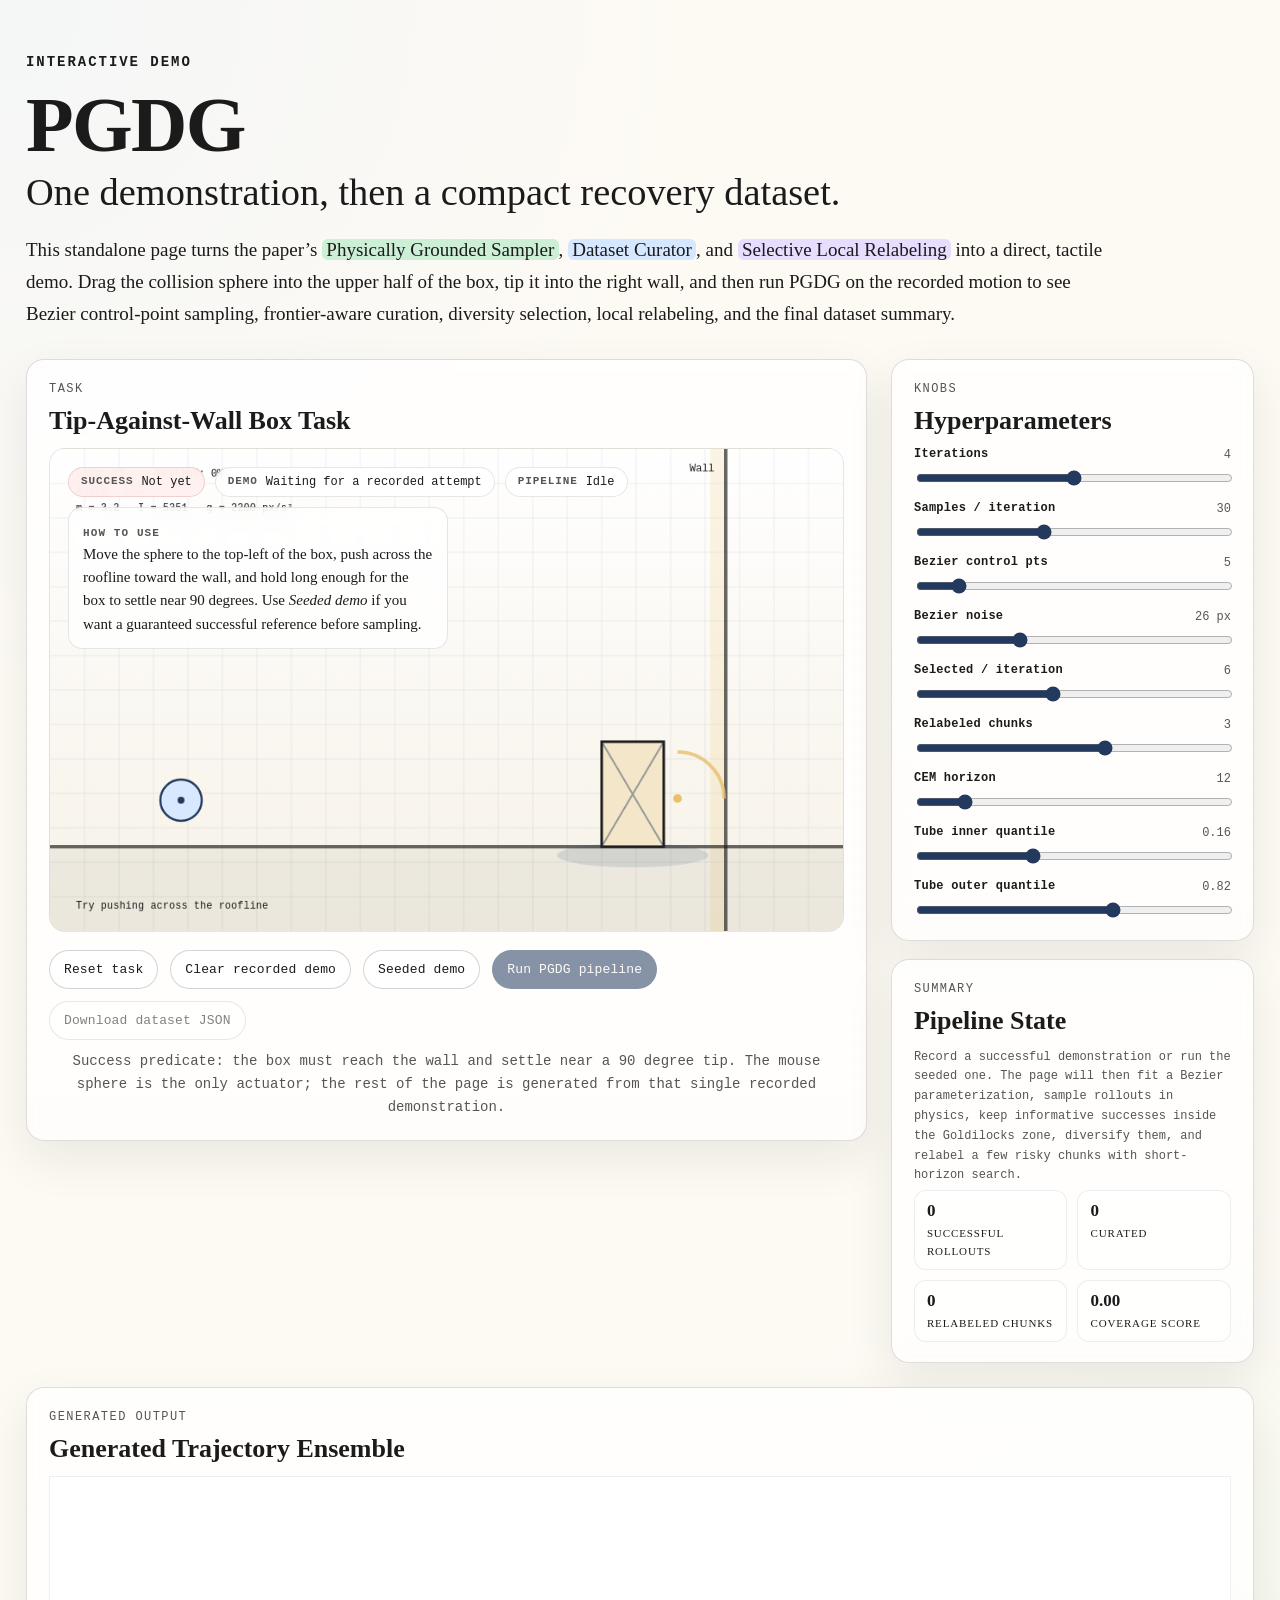
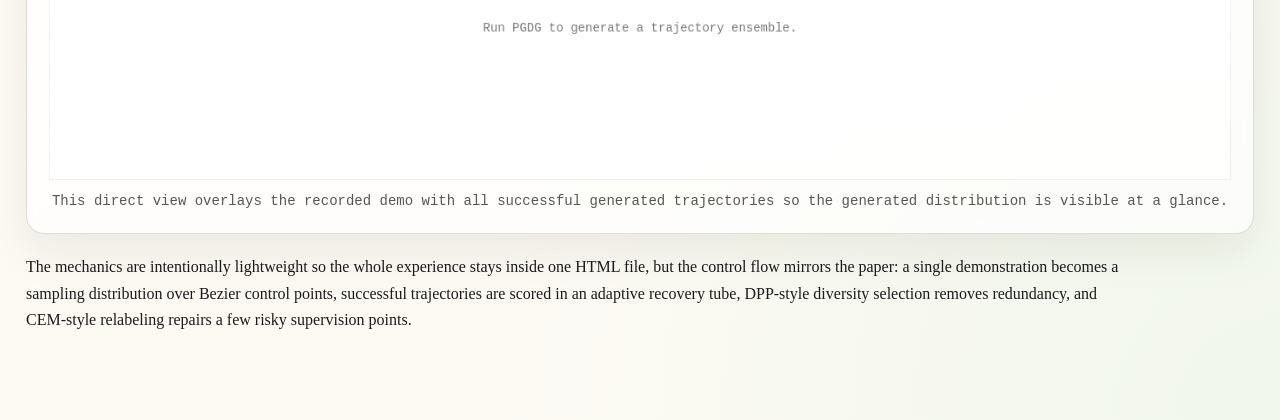
==== pgdg-demo.html @ 38dd91cd "updated interactive demo" ====
<!DOCTYPE html>
<html lang="en">
<head>
  <meta charset="UTF-8">
  <meta name="viewport" content="width=device-width, initial-scale=1.0">
  <title>PGDG Interactive Demo</title>
  <script>
    if (new URLSearchParams(window.location.search).get("embed") === "1") {
      document.documentElement.classList.add("embed-mode");
    }
  </script>
  <style>
    :root {
      --bg: #fdfaf4;
      --ink: #1b1b1b;
      --muted: #555;
      --line: rgba(27, 27, 27, 0.16);
      --panel: rgba(255, 255, 255, 0.66);
      --panel-strong: rgba(255, 255, 255, 0.84);
      --sampler: #ccefd6;
      --curator: #d6e8ff;
      --relabel: #e9ddff;
      --success: #2b7a4b;
      --danger: #a53d2d;
      --accent: #23395d;
      --gold: #e8c06b;
      --shadow: 0 18px 48px rgba(31, 25, 14, 0.08);
    }

    * {
      box-sizing: border-box;
    }

    html {
      scroll-behavior: smooth;
    }

    body {
      margin: 0;
      background: radial-gradient(circle at top left, rgba(214, 232, 255, 0.22), transparent 28%),
        radial-gradient(circle at bottom right, rgba(204, 239, 214, 0.24), transparent 34%),
        var(--bg);
      color: var(--ink);
      font-family: "Playfair Display", Georgia, "Times New Roman", serif;
      padding: 52px 26px 72px;
    }

    .embed-mode body {
      padding: 20px 14px 28px;
    }

    button,
    input,
    textarea,
    pre {
      font-family: "Roboto Mono", "SFMono-Regular", Consolas, "Liberation Mono", monospace;
    }

    .page {
      max-width: 1420px;
      margin: 0 auto;
    }

    .embed-mode .page {
      max-width: none;
    }

    .hero {
      margin-bottom: 28px;
    }

    .embed-mode .hero {
      margin-bottom: 18px;
    }

    .hero h1 {
      margin: 0 0 8px;
      font-size: clamp(48px, 6.4vw, 78px);
      line-height: 0.96;
      letter-spacing: -1.6px;
    }

    .embed-mode .hero h1 {
      font-size: clamp(34px, 5vw, 56px);
    }

    .hero .subhero {
      font-size: clamp(24px, 3vw, 40px);
      line-height: 1.12;
      max-width: 1120px;
      margin-bottom: 20px;
    }

    .embed-mode .hero .subhero {
      font-size: clamp(18px, 2.6vw, 28px);
      margin-bottom: 14px;
    }

    .hero .intro {
      max-width: 1080px;
      font-size: 19px;
      line-height: 1.7;
      margin: 0;
    }

    .embed-mode .hero .intro {
      max-width: none;
      font-size: 17px;
    }

    .tagline {
      display: inline-block;
      margin: 0 0 18px;
      font-family: "Roboto Mono", "SFMono-Regular", Consolas, monospace;
      font-size: 14px;
      font-weight: 700;
      letter-spacing: 0.14em;
      text-transform: uppercase;
    }

    .term-sampler,
    .term-curator,
    .term-relabel {
      border-radius: 0.3em;
      padding: 0 0.22em;
      color: var(--ink);
    }

    .term-sampler {
      background: var(--sampler);
    }

    .term-curator {
      background: var(--curator);
    }

    .term-relabel {
      background: var(--relabel);
    }

    .layout {
      display: grid;
      grid-template-columns: minmax(0, 2.2fr) minmax(320px, 0.95fr);
      gap: 24px;
      align-items: start;
    }

    .card {
      border: 1.5px solid rgba(27, 27, 27, 0.14);
      border-radius: 18px;
      background: linear-gradient(180deg, var(--panel-strong), var(--panel));
      box-shadow: var(--shadow);
      backdrop-filter: blur(8px);
    }

    .card-body {
      padding: 22px 22px 20px;
    }

    .card-title {
      margin: 0 0 12px;
      font-size: 26px;
      line-height: 1.15;
    }

    .card-kicker {
      margin: 0 0 10px;
      font-family: "Roboto Mono", "SFMono-Regular", Consolas, monospace;
      font-size: 12px;
      letter-spacing: 0.12em;
      text-transform: uppercase;
      color: var(--muted);
    }

    .playground {
      overflow: hidden;
    }

    .sim-frame {
      position: relative;
      border-radius: 16px;
      overflow: hidden;
      border: 1.5px solid rgba(27, 27, 27, 0.11);
      background: linear-gradient(180deg, rgba(255, 255, 255, 0.95), rgba(248, 244, 236, 0.9));
    }

    canvas {
      display: block;
      width: 100%;
      height: auto;
    }

    .sim-frame canvas {
      touch-action: none;
      cursor: grab;
    }

    .sim-frame canvas.dragging {
      cursor: grabbing;
    }

    .sim-hud {
      position: absolute;
      inset: 18px 18px auto 18px;
      display: grid;
      gap: 10px;
      pointer-events: none;
    }

    .hud-row {
      display: flex;
      gap: 10px;
      flex-wrap: wrap;
      align-items: center;
    }

    .pill {
      display: inline-flex;
      align-items: center;
      gap: 8px;
      padding: 8px 12px;
      border-radius: 999px;
      font-family: "Roboto Mono", "SFMono-Regular", Consolas, monospace;
      font-size: 12px;
      line-height: 1;
      background: rgba(255, 255, 255, 0.82);
      border: 1px solid rgba(27, 27, 27, 0.11);
      backdrop-filter: blur(8px);
    }

    .pill strong {
      font-size: 11px;
      letter-spacing: 0.08em;
      text-transform: uppercase;
      color: var(--muted);
    }

    .pill.success {
      background: rgba(204, 239, 214, 0.94);
      border-color: rgba(43, 122, 75, 0.18);
    }

    .pill.fail {
      background: rgba(255, 241, 238, 0.94);
      border-color: rgba(165, 61, 45, 0.18);
    }

    .hint-card {
      max-width: 380px;
      padding: 12px 14px;
      border-radius: 14px;
      background: rgba(255, 255, 255, 0.78);
      border: 1px solid rgba(27, 27, 27, 0.11);
      backdrop-filter: blur(10px);
      font-size: 15px;
      line-height: 1.55;
    }

    .hint-card strong {
      font-family: "Roboto Mono", "SFMono-Regular", Consolas, monospace;
      font-size: 11px;
      letter-spacing: 0.1em;
      text-transform: uppercase;
      color: var(--muted);
    }

    .button-row {
      display: flex;
      flex-wrap: wrap;
      gap: 12px;
      margin: 18px 0 10px;
    }

    .button-row button {
      appearance: none;
      border: 1.5px solid rgba(27, 27, 27, 0.18);
      background: rgba(255, 255, 255, 0.9);
      color: var(--ink);
      padding: 11px 14px;
      border-radius: 999px;
      font-size: 13px;
      letter-spacing: 0.01em;
      cursor: pointer;
      transition: transform 140ms ease, border-color 140ms ease, background 140ms ease;
    }

    .button-row button:hover:not(:disabled) {
      transform: translateY(-1px);
      border-color: rgba(27, 27, 27, 0.3);
      background: rgba(255, 255, 255, 0.98);
    }

    .button-row button:disabled {
      cursor: not-allowed;
      opacity: 0.55;
    }

    .button-row .primary {
      background: var(--accent);
      color: #fdfaf4;
      border-color: rgba(35, 57, 93, 0.9);
    }

    .button-row .primary:hover:not(:disabled) {
      background: #2a466e;
    }

    .figure-caption {
      margin: 10px 0 0;
      text-align: center;
      color: var(--muted);
      font-size: 14px;
      line-height: 1.65;
      font-family: "Roboto Mono", "SFMono-Regular", Consolas, monospace;
    }

    .sidebar {
      position: sticky;
      top: 24px;
      display: grid;
      gap: 18px;
    }

    .knob-grid {
      display: grid;
      gap: 14px;
    }

    .knob {
      display: grid;
      gap: 6px;
    }

    .knob-head {
      display: flex;
      justify-content: space-between;
      gap: 12px;
      align-items: baseline;
      font-family: "Roboto Mono", "SFMono-Regular", Consolas, monospace;
      font-size: 12px;
      color: var(--muted);
    }

    .knob-head strong {
      color: var(--ink);
      font-size: 12px;
      font-weight: 700;
      letter-spacing: 0.02em;
    }

    input[type="range"] {
      width: 100%;
      accent-color: #23395d;
    }

    .summary {
      display: grid;
      gap: 10px;
      font-family: "Roboto Mono", "SFMono-Regular", Consolas, monospace;
      font-size: 12px;
      line-height: 1.65;
      color: var(--muted);
    }

    .summary strong {
      color: var(--ink);
    }

    .summary-grid {
      display: grid;
      grid-template-columns: repeat(2, minmax(0, 1fr));
      gap: 10px;
      margin-top: 4px;
    }

    .summary-stat {
      padding: 10px 12px;
      border-radius: 12px;
      border: 1px solid rgba(27, 27, 27, 0.08);
      background: rgba(255, 255, 255, 0.7);
    }

    .summary-stat strong {
      display: block;
      font-size: 17px;
      margin-bottom: 2px;
    }

    .summary-stat span {
      font-size: 11px;
      text-transform: uppercase;
      letter-spacing: 0.08em;
    }

    pre {
      margin: 0;
      padding: 16px;
      border-radius: 14px;
      background: rgba(255, 255, 255, 0.82);
      border: 1px solid rgba(27, 27, 27, 0.09);
      max-height: 320px;
      overflow: auto;
      font-size: 11px;
      line-height: 1.5;
      white-space: pre-wrap;
      word-break: break-word;
    }

    .ensemble-wide {
      margin-top: 24px;
    }

    .footer-note {
      margin-top: 20px;
      font-size: 16px;
      line-height: 1.65;
      max-width: 1100px;
    }

    .embed-mode .footer-note {
      margin-bottom: 0;
    }

    @media (max-width: 1180px) {
      .layout {
        grid-template-columns: 1fr;
      }

      .sidebar {
        position: static;
      }
    }

    @media (max-width: 860px) {
      body {
        padding: 32px 16px 44px;
      }

      .embed-mode body {
        padding: 16px 10px 20px;
      }

      .summary-grid {
        grid-template-columns: 1fr 1fr;
      }
    }
  </style>
</head>
<body>
  <div class="page">
    <header class="hero">
      <div class="tagline">Interactive Demo</div>
      <h1>PGDG</h1>
      <div class="subhero">One demonstration, then a compact recovery dataset.</div>
      <p class="intro">
        This standalone page turns the paper’s <span class="term-sampler">Physically Grounded Sampler</span>,
        <span class="term-curator">Dataset Curator</span>, and <span class="term-relabel">Selective Local Relabeling</span>
        into a direct, tactile demo. Drag the collision sphere into the upper half of the box, tip it into the right wall, and then run PGDG on the recorded motion to see Bezier control-point sampling, frontier-aware curation, diversity selection, local relabeling, and the final dataset summary.
      </p>
    </header>

    <div class="layout">
      <section class="card playground">
        <div class="card-body">
          <div class="card-kicker">Task</div>
          <h2 class="card-title">Tip-Against-Wall Box Task</h2>
          <div class="sim-frame">
            <canvas id="simCanvas" width="920" height="560"></canvas>
            <div class="sim-hud">
              <div class="hud-row">
                <div id="statusPill" class="pill fail"><strong>Success</strong><span>Not yet</span></div>
                <div id="demoPill" class="pill"><strong>Demo</strong><span>Waiting for a recorded attempt</span></div>
                <div id="pipelinePill" class="pill"><strong>Pipeline</strong><span>Idle</span></div>
              </div>
              <div class="hint-card">
                <strong>How To Use</strong><br>
                Move the sphere to the top-left of the box, push across the roofline toward the wall, and hold long enough for the box to settle near 90 degrees. Use <em>Seeded demo</em> if you want a guaranteed successful reference before sampling.
              </div>
            </div>
          </div>
          <div class="button-row">
            <button id="resetBtn">Reset task</button>
            <button id="clearDemoBtn">Clear recorded demo</button>
            <button id="seedDemoBtn">Seeded demo</button>
            <button id="runPipelineBtn" class="primary" disabled>Run PGDG pipeline</button>
            <button id="downloadBtn" disabled>Download dataset JSON</button>
          </div>
          <p class="figure-caption">
            Success predicate: the box must reach the wall and settle near a 90 degree tip. The mouse sphere is the only actuator; the rest of the page is generated from that single recorded demonstration.
          </p>
        </div>
      </section>

      <aside class="sidebar">
        <section class="card">
          <div class="card-body">
            <div class="card-kicker">Knobs</div>
            <h2 class="card-title">Hyperparameters</h2>
            <div class="knob-grid" id="knobGrid">
              <div class="knob">
                <div class="knob-head"><strong>Iterations</strong><span id="iterationsValue">4</span></div>
                <input id="iterations" type="range" min="2" max="6" step="1" value="4">
              </div>
              <div class="knob">
                <div class="knob-head"><strong>Samples / iteration</strong><span id="samplesPerIterationValue">30</span></div>
                <input id="samplesPerIteration" type="range" min="18" max="48" step="2" value="30">
              </div>
              <div class="knob">
                <div class="knob-head"><strong>Bezier control pts</strong><span id="controlPointCountValue">5</span></div>
                <input id="controlPointCount" type="range" min="3" max="20" step="1" value="5">
              </div>
              <div class="knob">
                <div class="knob-head"><strong>Bezier noise</strong><span id="noisePxValue">26 px</span></div>
                <input id="noisePx" type="range" min="10" max="60" step="2" value="26">
              </div>
              <div class="knob">
                <div class="knob-head"><strong>Selected / iteration</strong><span id="selectedPerIterationValue">6</span></div>
                <input id="selectedPerIteration" type="range" min="3" max="10" step="1" value="6">
              </div>
              <div class="knob">
                <div class="knob-head"><strong>Relabeled chunks</strong><span id="relabelCountValue">3</span></div>
                <input id="relabelCount" type="range" min="0" max="5" step="1" value="3">
              </div>
              <div class="knob">
                <div class="knob-head"><strong>CEM horizon</strong><span id="cemHorizonValue">12</span></div>
                <input id="cemHorizon" type="range" min="6" max="50" step="1" value="12">
              </div>
              <div class="knob">
                <div class="knob-head"><strong>Tube inner quantile</strong><span id="qminValue">0.16</span></div>
                <input id="qmin" type="range" min="0.08" max="0.30" step="0.01" value="0.16">
              </div>
              <div class="knob">
                <div class="knob-head"><strong>Tube outer quantile</strong><span id="qmaxValue">0.82</span></div>
                <input id="qmax" type="range" min="0.65" max="0.92" step="0.01" value="0.82">
              </div>
            </div>
          </div>
        </section>

        <section class="card">
          <div class="card-body">
            <div class="card-kicker">Summary</div>
            <h2 class="card-title">Pipeline State</h2>
            <div class="summary" id="pipelineSummary">
              Record a successful demonstration or run the seeded one. The page will then fit a Bezier parameterization, sample rollouts in physics, keep informative successes inside the Goldilocks zone, diversify them, and relabel a few risky chunks with short-horizon search.
            </div>
            <div class="summary-grid" id="summaryGrid">
              <div class="summary-stat"><strong id="summarySuccesses">0</strong><span>Successful rollouts</span></div>
              <div class="summary-stat"><strong id="summarySelected">0</strong><span>Curated</span></div>
              <div class="summary-stat"><strong id="summaryRelabeled">0</strong><span>Relabeled chunks</span></div>
              <div class="summary-stat"><strong id="summaryCoverage">0.00</strong><span>Coverage score</span></div>
            </div>
          </div>
        </section>

      </aside>
    </div>

    <section class="card ensemble-wide">
      <div class="card-body">
        <div class="card-kicker">Generated Output</div>
        <h2 class="card-title">Generated Trajectory Ensemble</h2>
        <canvas id="ensembleCanvas" width="1360" height="350"></canvas>
        <p class="figure-caption">
          This direct view overlays the recorded demo with all successful generated trajectories so the generated distribution is visible at a glance.
        </p>
      </div>
    </section>

    <p class="footer-note">
      The mechanics are intentionally lightweight so the whole experience stays inside one HTML file, but the control flow mirrors the paper: a single demonstration becomes a sampling distribution over Bezier control points, successful trajectories are scored in an adaptive recovery tube, DPP-style diversity selection removes redundancy, and CEM-style relabeling repairs a few risky supervision points.
    </p>
  </div>

  <script>
    const SIM = {
      width: 920,
      height: 560,
      floorY: 462,
      wallX: 784,
      leftX: 94,
      dt: 1 / 60,
      substeps: 6,
      gravity: 2200,
      mouseRadius: 24,
      mouseMaxSpeed: 1680,
      successThreshold: 0.86,
      parkedMouse: { x: 152, y: 408 },
      startBoxX: 676,
      boxW: 72,
      boxH: 122,
      boxMass: 3.2,
      boxRestitution: 0.04,
      boxFriction: 0.62
    };

    const app = {
      sim: null,
      latestDemo: null,
      latestSuccessfulDemo: null,
      currentAttempt: null,
      pendingFinalizeFrames: 0,
      pointer: { active: false, x: SIM.parkedMouse.x, y: SIM.parkedMouse.y },
      autoplay: null,
      autoResetOnNextDrag: false,
      runningPipeline: false,
      pipeline: null,
      lastTime: performance.now(),
      accumulator: 0,
      activeTarget: { x: SIM.parkedMouse.x, y: SIM.parkedMouse.y, engaged: false }
    };

    const dom = {
      simCanvas: document.getElementById("simCanvas"),
      ensembleCanvas: document.getElementById("ensembleCanvas"),
      statusPill: document.getElementById("statusPill"),
      demoPill: document.getElementById("demoPill"),
      pipelinePill: document.getElementById("pipelinePill"),
      resetBtn: document.getElementById("resetBtn"),
      clearDemoBtn: document.getElementById("clearDemoBtn"),
      seedDemoBtn: document.getElementById("seedDemoBtn"),
      runPipelineBtn: document.getElementById("runPipelineBtn"),
      downloadBtn: document.getElementById("downloadBtn"),
      pipelineSummary: document.getElementById("pipelineSummary"),
      summarySuccesses: document.getElementById("summarySuccesses"),
      summarySelected: document.getElementById("summarySelected"),
      summaryRelabeled: document.getElementById("summaryRelabeled"),
      summaryCoverage: document.getElementById("summaryCoverage")
    };

    const knobIds = [
      "iterations",
      "samplesPerIteration",
      "controlPointCount",
      "noisePx",
      "selectedPerIteration",
      "relabelCount",
      "cemHorizon",
      "qmin",
      "qmax"
    ];

    const knobLabels = {
      iterations: v => `${v}`,
      samplesPerIteration: v => `${v}`,
      controlPointCount: v => `${v}`,
      noisePx: v => `${v} px`,
      selectedPerIteration: v => `${v}`,
      relabelCount: v => `${v}`,
      cemHorizon: v => `${v}`,
      qmin: v => Number(v).toFixed(2),
      qmax: v => Number(v).toFixed(2)
    };

    function clamp(value, min, max) {
      return Math.max(min, Math.min(max, value));
    }

    function lerp(a, b, t) {
      return a + (b - a) * t;
    }

    function easeInOut(t) {
      return 0.5 - 0.5 * Math.cos(Math.PI * clamp(t, 0, 1));
    }

    function dist(a, b) {
      return Math.hypot(a.x - b.x, a.y - b.y);
    }

    function deepCloneState(state) {
      return {
        box: { ...state.box },
        mouse: { ...state.mouse },
        frame: state.frame,
        goalScore: state.goalScore,
        liveGoalScore: state.liveGoalScore,
        maxGoalScore: state.maxGoalScore,
        maxLiveGoalScore: state.maxLiveGoalScore,
        wallTouchFrames: state.wallTouchFrames,
        lastPose: state.lastPose ? {
          x: state.lastPose.x,
          y: state.lastPose.y,
          rightmost: state.lastPose.rightmost,
          corners: state.lastPose.corners.map(p => ({ x: p.x, y: p.y }))
        } : null
      };
    }

    function createRng(seed) {
      let t = seed >>> 0;
      return function rand() {
        t += 0x6D2B79F5;
        let r = Math.imul(t ^ t >>> 15, 1 | t);
        r ^= r + Math.imul(r ^ r >>> 7, 61 | r);
        return ((r ^ r >>> 14) >>> 0) / 4294967296;
      };
    }

    function randNormal(rng) {
      let u = 0;
      let v = 0;
      while (u === 0) u = rng();
      while (v === 0) v = rng();
      return Math.sqrt(-2 * Math.log(u)) * Math.cos(2 * Math.PI * v);
    }

    function quantile(values, q) {
      if (!values.length) return 0;
      const sorted = [...values].sort((a, b) => a - b);
      const idx = clamp((sorted.length - 1) * q, 0, sorted.length - 1);
      const lo = Math.floor(idx);
      const hi = Math.ceil(idx);
      if (lo === hi) return sorted[lo];
      return lerp(sorted[lo], sorted[hi], idx - lo);
    }

    function getParams() {
      return {
        iterations: Number(document.getElementById("iterations").value),
        samplesPerIteration: Number(document.getElementById("samplesPerIteration").value),
        controlPointCount: Number(document.getElementById("controlPointCount").value),
        noisePx: Number(document.getElementById("noisePx").value),
        selectedPerIteration: Number(document.getElementById("selectedPerIteration").value),
        relabelCount: Number(document.getElementById("relabelCount").value),
        cemHorizon: Number(document.getElementById("cemHorizon").value),
        qmin: Number(document.getElementById("qmin").value),
        qmax: Number(document.getElementById("qmax").value)
      };
    }

    function refreshKnobLabels() {
      for (const id of knobIds) {
        const input = document.getElementById(id);
        const valueNode = document.getElementById(`${id}Value`);
        valueNode.textContent = knobLabels[id](input.value);
      }
    }

    function makeSimState() {
      const startY = SIM.floorY - SIM.boxH / 2;
      const inertia = (SIM.boxMass * (SIM.boxW * SIM.boxW + SIM.boxH * SIM.boxH)) / 12;
      return {
        box: {
          x: SIM.startBoxX,
          y: startY,
          vx: 0,
          vy: 0,
          angle: 0,
          omega: 0,
          mass: SIM.boxMass,
          invMass: 1 / SIM.boxMass,
          inertia,
          invInertia: 1 / inertia,
          restitution: SIM.boxRestitution,
          friction: SIM.boxFriction
        },
        mouse: {
          x: SIM.parkedMouse.x,
          y: SIM.parkedMouse.y,
          vx: 0,
          vy: 0,
          radius: SIM.mouseRadius,
          contactSlack: 0
        },
        frame: 0,
        goalScore: 0,
        liveGoalScore: 0,
        maxGoalScore: 0,
        maxLiveGoalScore: 0,
        wallTouchFrames: 0,
        lastPose: null
      };
    }

    function localCorners(angle) {
      const hw = SIM.boxW / 2;
      const hh = SIM.boxH / 2;
      const c = Math.cos(angle);
      const s = Math.sin(angle);
      return [
        { x: -hw * c + hh * s, y: -hw * s - hh * c },
        { x: hw * c + hh * s, y: hw * s - hh * c },
        { x: hw * c - hh * s, y: hw * s + hh * c },
        { x: -hw * c - hh * s, y: -hw * s + hh * c }
      ];
    }

    function localToWorld(box, point) {
      const c = Math.cos(box.angle);
      const s = Math.sin(box.angle);
      return {
        x: box.x + point.x * c - point.y * s,
        y: box.y + point.x * s + point.y * c
      };
    }

    function worldToLocal(box, point) {
      const c = Math.cos(box.angle);
      const s = Math.sin(box.angle);
      const dx = point.x - box.x;
      const dy = point.y - box.y;
      return {
        x: dx * c + dy * s,
        y: -dx * s + dy * c
      };
    }

    function dot(a, b) {
      return a.x * b.x + a.y * b.y;
    }

    function cross(a, b) {
      return a.x * b.y - a.y * b.x;
    }

    function normalize(v) {
      const n = Math.hypot(v.x, v.y);
      if (n < 1e-8) {
        return { x: 1, y: 0 };
      }
      return { x: v.x / n, y: v.y / n };
    }

    function capVector(v, maxMagnitude) {
      const n = Math.hypot(v.x, v.y);
      if (n <= maxMagnitude || n < 1e-8) return v;
      return {
        x: (v.x / n) * maxMagnitude,
        y: (v.y / n) * maxMagnitude
      };
    }

    function getPose(box) {
      const corners = localCorners(box.angle);
      let maxX = -Infinity;
      let minX = Infinity;
      for (const corner of corners) {
        if (corner.x > maxX) maxX = corner.x;
        if (corner.x < minX) minX = corner.x;
      }
      return {
        x: box.x,
        y: box.y,
        rightmost: box.x + maxX,
        leftmost: box.x + minX,
        corners: corners.map(corner => ({ x: box.x + corner.x, y: box.y + corner.y }))
      };
    }

    function closestPointOnBox(box, pose, point) {
      const local = worldToLocal(box, point);
      const lx = clamp(local.x, -SIM.boxW / 2, SIM.boxW / 2);
      const ly = clamp(local.y, -SIM.boxH / 2, SIM.boxH / 2);
      return localToWorld(box, { x: lx, y: ly });
    }

    function pointVelocity(state, point, center) {
      const rx = point.x - center.x;
      const ry = point.y - center.y;
      return {
        x: state.box.vx - state.box.omega * ry,
        y: state.box.vy + state.box.omega * rx
      };
    }

    function applyImpulse(box, impulse, contactPoint) {
      const rx = contactPoint.x - box.x;
      const ry = contactPoint.y - box.y;
      box.vx += impulse.x * box.invMass;
      box.vy += impulse.y * box.invMass;
      box.omega += cross({ x: rx, y: ry }, impulse) * box.invInertia;
    }

    function resolveContact(box, contactPoint, normal, penetration, otherVelocity, frictionScale = 1) {
      const rx = contactPoint.x - box.x;
      const ry = contactPoint.y - box.y;
      const r = { x: rx, y: ry };
      const rn = cross(r, normal);
      const kNormal = box.invMass + rn * rn * box.invInertia;
      if (kNormal < 1e-8) return;

      const correction = Math.max(0, penetration - 0.08) / kNormal;
      box.x -= normal.x * correction * box.invMass * 0.88;
      box.y -= normal.y * correction * box.invMass * 0.88;
      box.angle -= rn * correction * box.invInertia * 0.88;

      const vBody = {
        x: box.vx - box.omega * ry,
        y: box.vy + box.omega * rx
      };
      const relVelocity = {
        x: otherVelocity.x - vBody.x,
        y: otherVelocity.y - vBody.y
      };
      const vn = dot(relVelocity, normal);
      if (vn >= 0) return;

      const j = (-(1 + box.restitution) * vn) / kNormal;
      const normalImpulse = {
        x: -normal.x * j,
        y: -normal.y * j
      };
      applyImpulse(box, normalImpulse, contactPoint);

      const tangent = normalize({ x: -normal.y, y: normal.x });
      const rt = cross(r, tangent);
      const kTangent = box.invMass + rt * rt * box.invInertia;
      if (kTangent < 1e-8) return;

      const vBodyAfter = {
        x: box.vx - box.omega * ry,
        y: box.vy + box.omega * rx
      };
      const relAfter = {
        x: otherVelocity.x - vBodyAfter.x,
        y: otherVelocity.y - vBodyAfter.y
      };
      const vt = dot(relAfter, tangent);
      const maxFriction = box.friction * frictionScale * j;
      const jt = clamp(-vt / kTangent, -maxFriction, maxFriction);
      const tangentImpulse = {
        x: -tangent.x * jt,
        y: -tangent.y * jt
      };
      applyImpulse(box, tangentImpulse, contactPoint);
    }

    function moveMouseKinematically(mouse, target, dt) {
      const response = target.engaged ? 16 : 9;
      const desiredVelocity = capVector({
        x: (target.x - mouse.x) * response,
        y: (target.y - mouse.y) * response
      }, SIM.mouseMaxSpeed);
      const nextX = mouse.x + desiredVelocity.x * dt;
      const nextY = mouse.y + desiredVelocity.y * dt;
      mouse.vx = (nextX - mouse.x) / dt;
      mouse.vy = (nextY - mouse.y) / dt;
      mouse.x = clamp(nextX, SIM.leftX + mouse.radius, SIM.wallX - mouse.radius - 1);
      mouse.y = clamp(nextY, mouse.radius + 18, SIM.floorY - mouse.radius - 1);
    }

    function overlapsBoxAt(box, x, y, radius) {
      return !!computeCircleBoxContact(box, { x, y, radius });
    }

    function clipMouseSegmentAgainstBox(start, end, box, radius) {
      if (!overlapsBoxAt(box, end.x, end.y, radius)) {
        return { x: end.x, y: end.y };
      }
      if (overlapsBoxAt(box, start.x, start.y, radius)) {
        return { x: start.x, y: start.y };
      }
      let lo = 0;
      let hi = 1;
      let safe = { x: start.x, y: start.y };
      for (let i = 0; i < 18; i += 1) {
        const mid = (lo + hi) * 0.5;
        const test = {
          x: lerp(start.x, end.x, mid),
          y: lerp(start.y, end.y, mid)
        };
        if (overlapsBoxAt(box, test.x, test.y, radius)) {
          hi = mid;
        } else {
          lo = mid;
          safe = test;
        }
      }
      return safe;
    }

    function moveMouseWithCutoff(mouse, target, dt, box) {
      const start = { x: mouse.x, y: mouse.y };
      moveMouseKinematically(mouse, target, dt);
      const unclipped = { x: mouse.x, y: mouse.y };
      const clipped = clipMouseSegmentAgainstBox(start, unclipped, box, mouse.radius);
      mouse.contactSlack = Math.min(3, Math.hypot(unclipped.x - clipped.x, unclipped.y - clipped.y));
      mouse.vx = (clipped.x - start.x) / dt;
      mouse.vy = (clipped.y - start.y) / dt;
      mouse.x = clipped.x;
      mouse.y = clipped.y;
      return start;
    }

    function computeCircleBoxContact(box, mouse) {
      const localMouse = worldToLocal(box, mouse);
      const hw = SIM.boxW / 2;
      const hh = SIM.boxH / 2;
      const inside = Math.abs(localMouse.x) <= hw && Math.abs(localMouse.y) <= hh;
      if (inside) {
        const dx = hw - Math.abs(localMouse.x);
        const dy = hh - Math.abs(localMouse.y);
        let normalLocal;
        let contactLocal;
        let penetration;
        if (dx < dy) {
          normalLocal = { x: localMouse.x >= 0 ? 1 : -1, y: 0 };
          contactLocal = { x: hw * normalLocal.x, y: localMouse.y };
          penetration = mouse.radius + dx;
        } else {
          normalLocal = { x: 0, y: localMouse.y >= 0 ? 1 : -1 };
          contactLocal = { x: localMouse.x, y: hh * normalLocal.y };
          penetration = mouse.radius + dy;
        }
        const normalWorld = normalize(localToWorld({ ...box, x: 0, y: 0 }, normalLocal));
        return {
          contactPoint: localToWorld(box, contactLocal),
          normal: normalWorld,
          penetration,
          inside: true
        };
      }

      const clamped = {
        x: clamp(localMouse.x, -hw, hw),
        y: clamp(localMouse.y, -hh, hh)
      };
      const deltaLocal = {
        x: localMouse.x - clamped.x,
        y: localMouse.y - clamped.y
      };
      const distanceToBox = Math.hypot(deltaLocal.x, deltaLocal.y);
      if (distanceToBox >= mouse.radius) return null;
      const normalLocal = distanceToBox > 1e-8
        ? { x: deltaLocal.x / distanceToBox, y: deltaLocal.y / distanceToBox }
        : { x: -1, y: 0 };
      const normalWorld = normalize(localToWorld({ ...box, x: 0, y: 0 }, normalLocal));
      return {
        contactPoint: localToWorld(box, clamped),
        normal: normalWorld,
        penetration: mouse.radius - distanceToBox,
        inside: false
      };
    }

    function solveStaticContacts(state) {
      const pose = getPose(state.box);
      const floorContacts = [];
      const rightWallContacts = [];
      const leftWallContacts = [];
      for (const corner of pose.corners) {
        if (corner.y > SIM.floorY) {
          floorContacts.push({
            point: corner,
            normal: { x: 0, y: 1 },
            penetration: corner.y - SIM.floorY
          });
        }
        if (corner.x > SIM.wallX) {
          rightWallContacts.push({
            point: corner,
            normal: { x: 1, y: 0 },
            penetration: corner.x - SIM.wallX
          });
        }
        if (corner.x < SIM.leftX) {
          leftWallContacts.push({
            point: corner,
            normal: { x: -1, y: 0 },
            penetration: SIM.leftX - corner.x
          });
        }
      }

      floorContacts.sort((a, b) => b.penetration - a.penetration);
      rightWallContacts.sort((a, b) => b.penetration - a.penetration);
      leftWallContacts.sort((a, b) => b.penetration - a.penetration);

      for (const contact of floorContacts.slice(0, 2)) {
        resolveContact(state.box, contact.point, contact.normal, contact.penetration, { x: 0, y: 0 }, 1);
      }
      for (const contact of rightWallContacts.slice(0, 2)) {
        state.wallTouchFrames += 1;
        resolveContact(state.box, contact.point, contact.normal, contact.penetration, { x: 0, y: 0 }, 0.65);
      }
      for (const contact of leftWallContacts.slice(0, 2)) {
        resolveContact(state.box, contact.point, contact.normal, contact.penetration, { x: 0, y: 0 }, 0.65);
      }
    }

    function clampBoxAgainstWorld(box) {
      let pose = getPose(box);
      let touchedWall = false;
      if (pose.rightmost > SIM.wallX) {
        box.x -= pose.rightmost - SIM.wallX;
        box.vx = Math.min(box.vx, 0);
        box.omega *= 0.82;
        pose = getPose(box);
        touchedWall = true;
      }
      if (pose.leftmost < SIM.leftX) {
        box.x += SIM.leftX - pose.leftmost;
        box.vx = Math.max(box.vx, 0);
        box.omega *= 0.82;
      }
      return touchedWall;
    }

    function computeGoalScore(state, pose) {
      const angleDeg = state.box.angle * 180 / Math.PI;
      const wallFactor = clamp((pose.rightmost - (SIM.wallX - 20)) / 20, 0, 1);
      const angleFactor = clamp(1 - Math.abs(angleDeg - 90) / 18, 0, 1);
      const stabilityFactor = clamp(1 - Math.abs(state.box.omega) / 2.4, 0.15, 1);
      return clamp(angleFactor * (0.78 + 0.22 * wallFactor) * stabilityFactor, 0, 1);
    }

    function computeLiveGoalScore(state, pose) {
      const angleDeg = state.box.angle * 180 / Math.PI;
      const wallFactor = clamp((pose.rightmost - (SIM.wallX - 28)) / 28, 0, 1);
      const angleFactor = clamp(1 - Math.abs(angleDeg - 90) / 24, 0, 1);
      const angularSpeedFactor = clamp(1 - Math.abs(state.box.omega) / 4.5, 0.3, 1);
      return clamp(angleFactor * (0.7 + 0.3 * wallFactor) * angularSpeedFactor, 0, 1);
    }

    function isSuccessfulState(state) {
      const pose = state.lastPose || getPose(state.box);
      const angleDeg = state.box.angle * 180 / Math.PI;
      return computeGoalScore(state, pose) >= SIM.successThreshold &&
        angleDeg >= 79 &&
        angleDeg <= 102 &&
        pose.rightmost >= SIM.wallX - 20 &&
        Math.abs(state.box.omega) < 1.2;
    }

    function stepSimulation(state, target) {
      const subDt = SIM.dt / SIM.substeps;
      for (let step = 0; step < SIM.substeps; step += 1) {
        const mouseStart = moveMouseWithCutoff(state.mouse, target, subDt, state.box);

        state.box.vy += SIM.gravity * subDt;
        state.box.x += state.box.vx * subDt;
        state.box.y += state.box.vy * subDt;
        state.box.angle += state.box.omega * subDt;

        for (let iter = 0; iter < 5; iter += 1) {
          solveStaticContacts(state);
          const sphereContact = computeCircleBoxContact(state.box, {
            x: state.mouse.x,
            y: state.mouse.y,
            radius: state.mouse.radius + state.mouse.contactSlack
          });
          if (sphereContact) {
            resolveContact(
              state.box,
              sphereContact.contactPoint,
              sphereContact.normal,
              sphereContact.penetration,
              { x: state.mouse.vx, y: state.mouse.vy },
              0.9
            );
          }
          if (clampBoxAgainstWorld(state.box)) {
            state.wallTouchFrames += 1;
          }
        }

        if (clampBoxAgainstWorld(state.box)) {
          state.wallTouchFrames += 1;
        }

        const clippedAfterSolve = clipMouseSegmentAgainstBox(
          mouseStart,
          { x: state.mouse.x, y: state.mouse.y },
          state.box,
          state.mouse.radius
        );
        state.mouse.vx = (clippedAfterSolve.x - mouseStart.x) / subDt;
        state.mouse.vy = (clippedAfterSolve.y - mouseStart.y) / subDt;
        state.mouse.x = clippedAfterSolve.x;
        state.mouse.y = clippedAfterSolve.y;
        if (state.mouse.contactSlack < 0.02) state.mouse.contactSlack = 0;

        state.box.vx *= 0.9975;
        state.box.vy *= 0.9992;
        state.box.omega *= 0.996;
      }

      const resolvedPose = getPose(state.box);
      state.lastPose = resolvedPose;
      state.goalScore = computeGoalScore(state, resolvedPose);
      state.liveGoalScore = computeLiveGoalScore(state, resolvedPose);
      state.maxGoalScore = Math.max(state.maxGoalScore, state.goalScore);
      state.maxLiveGoalScore = Math.max(state.maxLiveGoalScore, state.liveGoalScore);
      state.frame += 1;
    }

    function resetTask(options = {}) {
      app.sim = makeSimState();
      app.pointer.active = false;
      app.pointer.x = SIM.parkedMouse.x;
      app.pointer.y = SIM.parkedMouse.y;
      app.pendingFinalizeFrames = 0;
      app.currentAttempt = null;
      app.autoplay = null;
      app.autoResetOnNextDrag = false;
      app.activeTarget = { x: SIM.parkedMouse.x, y: SIM.parkedMouse.y, engaged: false };
      if (options.clearPipeline) {
        app.pipeline = null;
      }
      updateUI();
      redrawAllPanels();
    }

    function clearRecordedDemo() {
      app.latestDemo = null;
      app.latestSuccessfulDemo = null;
      app.pipeline = null;
      app.autoResetOnNextDrag = false;
      dom.pipelineSummary.innerHTML = formatSummary([
        `Record a successful demonstration or run the seeded one.`,
        `The page will then fit a Bezier parameterization, sample rollouts in physics, keep informative successes inside the Goldilocks zone, diversify them, and relabel a few risky chunks with short-horizon search.`
      ]);
      updateSummaryStats();
      updateUI();
      redrawAllPanels();
    }

    function startAttempt(source) {
      app.currentAttempt = {
        source,
        mousePath: [],
        commandPath: [],
        boxStates: [],
        snapshots: [],
        controlActiveFrames: 0
      };
    }

    function recordAttemptFrame(commandActive) {
      if (!app.currentAttempt) return;
      const pose = app.sim.lastPose || getPose(app.sim.box);
      app.currentAttempt.mousePath.push({
        x: app.sim.mouse.x,
        y: app.sim.mouse.y
      });
      if (commandActive) {
        app.currentAttempt.commandPath.push({
          x: app.sim.mouse.x,
          y: app.sim.mouse.y
        });
        app.currentAttempt.controlActiveFrames += 1;
      }
      app.currentAttempt.boxStates.push({
        x: pose.x,
        y: pose.y,
        angle: app.sim.box.angle,
        goal: app.sim.goalScore,
        liveGoal: app.sim.liveGoalScore
      });
      app.currentAttempt.snapshots.push(deepCloneState(app.sim));
    }

    function smoothPath(path) {
      if (path.length < 3) return path.slice();
      return path.map((point, index) => {
        const prev = path[Math.max(0, index - 1)];
        const next = path[Math.min(path.length - 1, index + 1)];
        return {
          x: (prev.x + point.x * 2 + next.x) / 4,
          y: (prev.y + point.y * 2 + next.y) / 4
        };
      });
    }

    function smoothPathIterations(path, iterations = 1) {
      if (path.length < 3) return path.slice();
      let result = path.map(point => ({ ...point }));
      const start = { ...path[0] };
      const end = { ...path[path.length - 1] };
      for (let iter = 0; iter < iterations; iter += 1) {
        result = smoothPath(result);
        result[0] = { ...start };
        result[result.length - 1] = { ...end };
      }
      return result;
    }

    function cumulativeLengths(path) {
      const lengths = [0];
      let total = 0;
      for (let i = 1; i < path.length; i += 1) {
        total += dist(path[i - 1], path[i]);
        lengths.push(total);
      }
      return lengths;
    }

    function sampleAlongPath(path, lengths, t) {
      if (path.length === 1) return { ...path[0] };
      const total = lengths[lengths.length - 1];
      const target = total * clamp(t, 0, 1);
      let index = 1;
      while (index < lengths.length && lengths[index] < target) index += 1;
      if (index >= lengths.length) return { ...path[path.length - 1] };
      const start = path[index - 1];
      const end = path[index];
      const span = Math.max(1e-6, lengths[index] - lengths[index - 1]);
      const localT = (target - lengths[index - 1]) / span;
      return {
        x: lerp(start.x, end.x, localT),
        y: lerp(start.y, end.y, localT)
      };
    }

    function resamplePath(path, count) {
      if (!path.length) return [];
      if (path.length === 1) return Array.from({ length: count }, () => ({ ...path[0] }));
      const lengths = cumulativeLengths(path);
      return Array.from({ length: count }, (_, index) => sampleAlongPath(path, lengths, count === 1 ? 0 : index / (count - 1)));
    }

    function buildControlPoints(path, count = 5) {
      const smoothed = resamplePath(smoothPath(path), 120);
      const clampedCount = Math.max(3, Math.round(count));
      const fractions = clampedCount === 5
        ? [0, 0.18, 0.45, 0.72, 1]
        : Array.from({ length: clampedCount }, (_, index) => index / (clampedCount - 1));
      return fractions.map(t => sampleAlongPath(smoothed, cumulativeLengths(smoothed), t));
    }

    function fitBezierParameterization(commandPath, controlPointCount) {
      const controlPoints = buildControlPoints(commandPath, controlPointCount);
      const bezierSamples = Array.from({ length: 80 }, (_, index) =>
        evaluateBezier(controlPoints, index / 79)
      );
      return { controlPoints, bezierSamples };
    }

    function rebuildDemoParameterization(demo, controlPointCount) {
      if (!demo) return null;
      const fitted = fitBezierParameterization(demo.commandPath, controlPointCount);
      return {
        ...demo,
        controlPoints: fitted.controlPoints,
        bezierSamples: fitted.bezierSamples
      };
    }

    function refitStoredDemos() {
      const controlPointCount = getParams().controlPointCount;
      const latestDemoRef = app.latestDemo;
      const latestSuccessfulDemoRef = app.latestSuccessfulDemo;
      const rebuiltLatestDemo = rebuildDemoParameterization(latestDemoRef, controlPointCount);
      const rebuiltLatestSuccessfulDemo = latestSuccessfulDemoRef === latestDemoRef
        ? rebuiltLatestDemo
        : rebuildDemoParameterization(latestSuccessfulDemoRef, controlPointCount);

      app.latestDemo = rebuiltLatestDemo;
      app.latestSuccessfulDemo = rebuiltLatestSuccessfulDemo;
      app.pipeline = null;
      updateSummaryStats();
      updateUI();
      redrawAllPanels();
    }

    function evaluateBezier(controlPoints, t) {
      let points = controlPoints.map(point => ({ ...point }));
      const u = clamp(t, 0, 1);
      for (let level = controlPoints.length - 1; level > 0; level -= 1) {
        for (let i = 0; i < level; i += 1) {
          points[i] = {
            x: lerp(points[i].x, points[i + 1].x, u),
            y: lerp(points[i].y, points[i + 1].y, u)
          };
        }
      }
      return points[0];
    }

    function finalizeAttempt() {
      if (!app.currentAttempt || app.currentAttempt.commandPath.length < 12) {
        app.currentAttempt = null;
        app.pendingFinalizeFrames = 0;
        app.autoResetOnNextDrag = true;
        updateUI();
        return;
      }

      const commandPath = smoothPath(app.currentAttempt.commandPath);
      const fitted = fitBezierParameterization(commandPath, getParams().controlPointCount);
      const success = app.currentAttempt.boxStates.some(state => state.liveGoal >= 0.82 || state.goal >= SIM.successThreshold);
      const maxGoalScore = Math.max(...app.currentAttempt.boxStates.map(state => state.goal));
      const demo = {
        source: app.currentAttempt.source,
        success,
        maxGoalScore,
        controlPoints: fitted.controlPoints,
        commandPath,
        bezierSamples: fitted.bezierSamples,
        mousePath: app.currentAttempt.mousePath.slice(),
        boxStates: app.currentAttempt.boxStates.slice(),
        expertTrajectory: resampleStateSequence(app.currentAttempt.boxStates, 96),
        horizon: app.currentAttempt.controlActiveFrames + 20
      };

      app.latestDemo = demo;
      if (success) app.latestSuccessfulDemo = demo;
      app.currentAttempt = null;
      app.pendingFinalizeFrames = 0;
      app.autoResetOnNextDrag = true;
      updateUI();
      redrawAllPanels();
    }

    function seededPolicy(frame, simState) {
      if (frame < 50) {
        return { x: 640 + frame * 2, y: 360 - frame * 1.1, engaged: true };
      }
      if (frame < 130) {
        return { x: 760, y: 330, engaged: true };
      }
      if (frame < 220) {
        return { x: 760, y: 290, engaged: true };
      }
      return { x: 756, y: 320, engaged: true };
    }

    function yieldToBrowser() {
      return new Promise(resolve => {
        requestAnimationFrame(() => resolve());
      });
    }

    function beginSeededDemo() {
      if (app.runningPipeline) return;
      resetTask({ clearPipeline: false });
      startAttempt("seeded");
      app.autoplay = {
        frame: 0,
        totalFrames: 250
      };
      updateUI();
    }

    function getCanvasPoint(event) {
      const rect = dom.simCanvas.getBoundingClientRect();
      return {
        x: ((event.clientX - rect.left) / rect.width) * dom.simCanvas.width,
        y: ((event.clientY - rect.top) / rect.height) * dom.simCanvas.height
      };
    }

    function resampleStateSequence(states, count) {
      if (!states.length) return [];
      if (states.length === 1) return Array.from({ length: count }, () => ({ ...states[0] }));
      return Array.from({ length: count }, (_, index) => {
        const t = count === 1 ? 0 : (index / (count - 1)) * (states.length - 1);
        const lo = Math.floor(t);
        const hi = Math.min(states.length - 1, Math.ceil(t));
        const local = t - lo;
        const a = states[lo];
        const b = states[hi];
        return {
          x: lerp(a.x, b.x, local),
          y: lerp(a.y, b.y, local),
          angle: lerp(a.angle, b.angle, local),
          goal: lerp(a.goal || 0, b.goal || 0, local)
        };
      });
    }

    function expertDistance(state, expert) {
      const dx = (state.x - expert.x) / SIM.width;
      const dy = (state.y - expert.y) / SIM.height;
      const da = (state.angle - expert.angle) / 1.55;
      return Math.sqrt(dx * dx + dy * dy + da * da);
    }

    function computeDeviationSeries(trajectory, expertTrajectory) {
      const resampled = resampleStateSequence(trajectory.boxStates, 96);
      return resampled.map(state => {
        let best = Infinity;
        for (const expert of expertTrajectory) {
          const d = expertDistance(state, expert);
          if (d < best) best = d;
        }
        return best;
      });
    }

    function rolloutFromControlPoints(controlPoints, demo, params) {
      const state = makeSimState();
      state.mouse.x = controlPoints[0].x;
      state.mouse.y = controlPoints[0].y;
      state.lastPose = getPose(state.box);
      const actionFrames = Math.max(90, Math.min(260, demo.horizon));
      const settleFrames = 20;
      const totalFrames = actionFrames + settleFrames;
      const mousePath = [];
      const boxStates = [];
      const snapshots = [];
      let success = false;
      let maxGoalScore = 0;
      for (let frame = 0; frame < totalFrames; frame += 1) {
        const target = frame < actionFrames
          ? evaluateBezier(controlPoints, easeInOut(frame / Math.max(1, actionFrames - 1)))
          : controlPoints[controlPoints.length - 1];
        stepSimulation(state, { x: target.x, y: target.y, engaged: true });
        const pose = state.lastPose || getPose(state.box);
        maxGoalScore = Math.max(maxGoalScore, state.goalScore);
        success = success || state.goalScore >= SIM.successThreshold;
        mousePath.push({ x: state.mouse.x, y: state.mouse.y });
        boxStates.push({
          x: pose.x,
          y: pose.y,
          angle: state.box.angle,
          goal: state.goalScore
        });
        snapshots.push(deepCloneState(state));
      }

      const deviationSeries = computeDeviationSeries({ boxStates }, demo.expertTrajectory);
      return {
        controlPoints: controlPoints.map(point => ({ ...point })),
        mousePath,
        boxStates,
        snapshots,
        deviationSeries,
        peakDeviation: Math.max(...deviationSeries),
        maxGoalScore,
        success
      };
    }

    function bandScore(distanceValue, rmin, rmax) {
      if (distanceValue < rmin) {
        return rmin > 1e-6 ? distanceValue / rmin : 0;
      }
      if (distanceValue <= rmax) {
        return 1;
      }
      const tail = Math.max(1e-6, rmax * 0.85);
      return clamp(1 - (distanceValue - rmax) / tail, 0, 1);
    }

    function computeCurationReward(rollout, tube) {
      const score = rollout.deviationSeries.reduce((sum, value) => sum + bandScore(value, tube.rmin, tube.rmax), 0) / rollout.deviationSeries.length;
      return score * (0.45 + 0.55 * rollout.maxGoalScore);
    }

    function dct1d(values, keep) {
      const result = [];
      const n = values.length;
      for (let k = 1; k <= keep; k += 1) {
        let sum = 0;
        for (let i = 0; i < n; i += 1) {
          sum += values[i] * Math.cos(Math.PI / n * (i + 0.5) * k);
        }
        result.push(sum / n);
      }
      return result;
    }

    function computeEmbedding(rollout) {
      const seq = resampleStateSequence(rollout.boxStates, 48);
      const mouse = resamplePath(rollout.mousePath, 48);
      const xs = seq.map(point => point.x / SIM.width);
      const ys = seq.map(point => point.y / SIM.height);
      const angles = seq.map(point => point.angle / 1.55);
      const mx = mouse.map(point => point.x / SIM.width);
      const my = mouse.map(point => point.y / SIM.height);
      const embedding = [
        ...dct1d(xs, 3),
        ...dct1d(ys, 3),
        ...dct1d(angles, 3),
        ...dct1d(mx, 3),
        ...dct1d(my, 3)
      ];
      rollout.embedding = embedding;
      rollout.embedding2d = { x: embedding[0], y: embedding[3] };
      return embedding;
    }

    function embeddingDistanceSquared(a, b) {
      let sum = 0;
      for (let i = 0; i < a.length; i += 1) {
        const d = a[i] - b[i];
        sum += d * d;
      }
      return sum;
    }

    function matrixLogDet(matrix) {
      const n = matrix.length;
      if (!n) return 0;
      const m = matrix.map(row => row.slice());
      let logDet = 0;
      for (let i = 0; i < n; i += 1) {
        let pivot = i;
        for (let j = i + 1; j < n; j += 1) {
          if (Math.abs(m[j][i]) > Math.abs(m[pivot][i])) pivot = j;
        }
        if (Math.abs(m[pivot][i]) < 1e-10) {
          return -Infinity;
        }
        if (pivot !== i) {
          const tmp = m[i];
          m[i] = m[pivot];
          m[pivot] = tmp;
        }
        const diag = m[i][i];
        logDet += Math.log(Math.abs(diag));
        for (let j = i + 1; j < n; j += 1) {
          const factor = m[j][i] / diag;
          for (let k = i; k < n; k += 1) {
            m[j][k] -= factor * m[i][k];
          }
        }
      }
      return logDet;
    }

    function selectDiverseSubset(pool, count) {
      if (!pool.length) return [];
      pool.forEach(computeEmbedding);
      const sigma = 0.04;
      const quality = pool.map(rollout => 0.3 + rollout.reward);
      const kernel = pool.map((rowRollout, i) =>
        pool.map((colRollout, j) => {
          const distSq = embeddingDistanceSquared(rowRollout.embedding, colRollout.embedding);
          const similarity = Math.exp(-distSq / (2 * sigma * sigma));
          return quality[i] * quality[j] * similarity;
        })
      );

      const selected = [];
      const chosen = new Set();
      while (selected.length < Math.min(count, pool.length)) {
        let bestIndex = -1;
        let bestScore = -Infinity;
        for (let candidate = 0; candidate < pool.length; candidate += 1) {
          if (chosen.has(candidate)) continue;
          const indices = [...selected.map(item => item.index), candidate];
          const matrix = indices.map(i =>
            indices.map(j => kernel[i][j] + (i === j ? 1e-4 : 0))
          );
          const score = matrixLogDet(matrix);
          if (score > bestScore) {
            bestScore = score;
            bestIndex = candidate;
          }
        }
        if (bestIndex === -1) break;
        chosen.add(bestIndex);
        selected.push({ index: bestIndex, rollout: pool[bestIndex], logDet: bestScore });
      }
      return selected.map((item, rank) => {
        item.rollout.selectionRank = rank + 1;
        return item.rollout;
      });
    }

    function updateDistribution(selected, previousMean, demo, params) {
      if (!selected.length) {
        return {
          mean: previousMean.map(point => ({ ...point })),
          std: previousMean.map((_, index) => ({
            x: index === 0 || index === previousMean.length - 1 ? 4 : Math.max(10, params.noisePx * 0.45),
            y: index === 0 || index === previousMean.length - 1 ? 4 : Math.max(10, params.noisePx * 0.45)
          }))
        };
      }
      const weights = selected.map(rollout => 0.2 + rollout.reward * rollout.reward);
      const totalWeight = weights.reduce((sum, weight) => sum + weight, 0);
      const mean = previousMean.map((_, index) => {
        const x = selected.reduce((sum, rollout, idx) => sum + rollout.controlPoints[index].x * weights[idx], 0) / totalWeight;
        const y = selected.reduce((sum, rollout, idx) => sum + rollout.controlPoints[index].y * weights[idx], 0) / totalWeight;
        return { x, y };
      });
      mean[0] = { ...demo.controlPoints[0] };
      mean[mean.length - 1] = { ...demo.controlPoints[demo.controlPoints.length - 1] };
      const std = mean.map((_, index) => {
        if (index === 0 || index === mean.length - 1) {
          return { x: 4, y: 4 };
        }
        const sx = Math.sqrt(selected.reduce((sum, rollout, idx) => {
          const d = rollout.controlPoints[index].x - mean[index].x;
          return sum + weights[idx] * d * d;
        }, 0) / totalWeight);
        const sy = Math.sqrt(selected.reduce((sum, rollout, idx) => {
          const d = rollout.controlPoints[index].y - mean[index].y;
          return sum + weights[idx] * d * d;
        }, 0) / totalWeight);
        return {
          x: clamp(sx + params.noisePx * 0.18, 8, params.noisePx * 1.2),
          y: clamp(sy + params.noisePx * 0.18, 8, params.noisePx * 1.2)
        };
      });
      return { mean, std };
    }

    function sampleControlPoints(mean, std, rng) {
      return mean.map((point, index) => {
        if (index === 0 || index === mean.length - 1) {
          return { ...point };
        }
        return {
          x: point.x + randNormal(rng) * std[index].x,
          y: point.y + randNormal(rng) * std[index].y
        };
      });
    }

    function tubePenalty(distances, tube) {
      return distances.reduce((sum, value) => sum + Math.max(0, value - tube.rmax), 0) / distances.length;
    }

    function simulateFromSnapshot(snapshot, actionChunk, referenceMousePath, demo, startFrame) {
      const state = deepCloneState(snapshot);
      const mousePath = [];
      const boxStates = [];
      for (let i = 0; i < actionChunk.length; i += 1) {
        stepSimulation(state, { x: actionChunk[i].x, y: actionChunk[i].y, engaged: true });
        const pose = state.lastPose || getPose(state.box);
        mousePath.push({ x: state.mouse.x, y: state.mouse.y });
        boxStates.push({ x: pose.x, y: pose.y, angle: state.box.angle, goal: state.goalScore });
      }
      for (let i = startFrame + actionChunk.length; i < referenceMousePath.length; i += 1) {
        const target = referenceMousePath[i];
        stepSimulation(state, { x: target.x, y: target.y, engaged: true });
        const pose = state.lastPose || getPose(state.box);
        mousePath.push({ x: state.mouse.x, y: state.mouse.y });
        boxStates.push({ x: pose.x, y: pose.y, angle: state.box.angle, goal: state.goalScore });
      }
      const deviationSeries = computeDeviationSeries({ boxStates }, demo.expertTrajectory);
      const maxGoalScore = Math.max(...boxStates.map(point => point.goal));
      return {
        mousePath,
        boxStates,
        deviationSeries,
        maxGoalScore,
        success: boxStates.some(point => point.goal >= SIM.successThreshold)
      };
    }

    function buildRelabelKnotIndices(horizon, knotCount) {
      const count = Math.max(3, Math.min(knotCount, horizon));
      return Array.from({ length: count }, (_, index) =>
        Math.round(index * (horizon - 1) / Math.max(1, count - 1))
      );
    }

    function expandRelabelOffsets(knotOffsets, horizon) {
      const knotIndices = buildRelabelKnotIndices(horizon, knotOffsets.length);
      const expanded = [];
      for (let frame = 0; frame < horizon; frame += 1) {
        let segment = 0;
        while (segment < knotIndices.length - 2 && frame > knotIndices[segment + 1]) segment += 1;
        const leftIndex = knotIndices[segment];
        const rightIndex = knotIndices[Math.min(knotIndices.length - 1, segment + 1)];
        const left = knotOffsets[segment];
        const right = knotOffsets[Math.min(knotOffsets.length - 1, segment + 1)];
        const t = rightIndex === leftIndex ? 0 : (frame - leftIndex) / (rightIndex - leftIndex);
        expanded.push({
          x: lerp(left.x, right.x, clamp(t, 0, 1)),
          y: lerp(left.y, right.y, clamp(t, 0, 1))
        });
      }
      return expanded;
    }

    function buildSmoothRelabelChunk(referenceChunk, knotOffsets) {
      const offsets = expandRelabelOffsets(knotOffsets, referenceChunk.length);
      const raw = referenceChunk.map((point, index) => ({
        x: point.x + offsets[index].x,
        y: point.y + offsets[index].y
      }));
      const smoothed = smoothPathIterations(raw, 2);
      smoothed[0] = {
        x: lerp(referenceChunk[0].x, smoothed[0].x, 0.18),
        y: lerp(referenceChunk[0].y, smoothed[0].y, 0.18)
      };
      smoothed[smoothed.length - 1] = {
        x: lerp(referenceChunk[referenceChunk.length - 1].x, smoothed[smoothed.length - 1].x, 0.32),
        y: lerp(referenceChunk[referenceChunk.length - 1].y, smoothed[smoothed.length - 1].y, 0.32)
      };
      return smoothed;
    }

    function relabelSmoothnessPenalty(path) {
      if (path.length < 3) return 0;
      let sum = 0;
      for (let i = 1; i < path.length - 1; i += 1) {
        const ddx = path[i + 1].x - 2 * path[i].x + path[i - 1].x;
        const ddy = path[i + 1].y - 2 * path[i].y + path[i - 1].y;
        sum += ddx * ddx + ddy * ddy;
      }
      return sum / (path.length - 2);
    }

    function averagePathDifference(a, b) {
      const n = Math.min(a.length, b.length);
      if (!n) return 0;
      let sum = 0;
      for (let i = 0; i < n; i += 1) {
        sum += dist(a[i], b[i]);
      }
      return sum / n;
    }

    function localPeakDeviation(continuation, horizon) {
      if (!continuation.deviationSeries.length) return 0;
      return Math.max(...continuation.deviationSeries.slice(0, Math.min(horizon, continuation.deviationSeries.length)));
    }

    function scoreRelabelOutcome(continuation, referenceChunk, chunk, tube, baseline, horizon, offsetNorm) {
      const penalty = tubePenalty(continuation.deviationSeries, tube);
      const localPeak = localPeakDeviation(continuation, horizon);
      const smoothPenalty = relabelSmoothnessPenalty(chunk);
      const avgChange = averagePathDifference(referenceChunk, chunk);
      const trivialityPenalty = Math.max(0, 14 - avgChange) * 0.08;
      const overshootPenalty = Math.max(0, avgChange - 82) * 0.006;
      const changeReward = clamp((avgChange - 14) / 18, 0, 1) * 0.28;
      const goalImprovement = continuation.maxGoalScore - baseline.maxGoalScore;
      const peakImprovement = baseline.localPeak - localPeak;
      const tubeImprovement = baseline.penalty - penalty;
      const successImprovement = (continuation.success ? 1 : 0) - (baseline.success ? 1 : 0);
      return {
        penalty,
        smoothPenalty,
        avgChange,
        localPeak,
        goalImprovement,
        peakImprovement,
        score:
          continuation.maxGoalScore * 0.9 +
          goalImprovement * 1.8 +
          peakImprovement * 5.2 +
          tubeImprovement * 2.2 +
          successImprovement * 0.9 -
          penalty * 0.16 -
          smoothPenalty * 0.00011 -
          offsetNorm * 0.00006 +
          changeReward -
          trivialityPenalty -
          overshootPenalty
      };
    }

    function relabelWithCem(candidate, tube, demo, params, rng) {
      const horizon = Math.min(params.cemHorizon, candidate.rollout.mousePath.length - candidate.frame - 4);
      if (horizon < 4) return null;
      const referenceChunk = candidate.rollout.mousePath.slice(candidate.frame, candidate.frame + horizon);
      const knotCount = Math.max(4, Math.min(6, Math.round(horizon / 9)));
      let mean = Array.from({ length: knotCount }, () => ({ x: 0, y: 0 }));
      let std = Array.from({ length: knotCount }, (_, index) => ({
        x: index === 0 || index === knotCount - 1 ? 6 : 28,
        y: index === 0 || index === knotCount - 1 ? 6 : 28
      }));
      const baselineContinuation = simulateFromSnapshot(
        candidate.rollout.snapshots[candidate.frame],
        referenceChunk,
        candidate.rollout.mousePath,
        demo,
        candidate.frame
      );
      const baseline = {
        penalty: tubePenalty(baselineContinuation.deviationSeries, tube),
        localPeak: localPeakDeviation(baselineContinuation, horizon),
        maxGoalScore: baselineContinuation.maxGoalScore,
        success: baselineContinuation.success
      };
      let best = null;
      for (let iter = 0; iter < 3; iter += 1) {
        const trials = [];
        for (let n = 0; n < 14; n += 1) {
          const offsets = mean.map((point, index) => ({
            x: point.x + randNormal(rng) * std[index].x * (index === 0 || index === knotCount - 1 ? 0.18 : 1),
            y: point.y + randNormal(rng) * std[index].y * (index === 0 || index === knotCount - 1 ? 0.18 : 1)
          }));
          const chunk = buildSmoothRelabelChunk(referenceChunk, offsets);
          const continuation = simulateFromSnapshot(
            candidate.rollout.snapshots[candidate.frame],
            chunk,
            candidate.rollout.mousePath,
            demo,
            candidate.frame
          );
          const offsetNorm = offsets.reduce((sum, point) => sum + point.x * point.x + point.y * point.y, 0);
          const metrics = scoreRelabelOutcome(continuation, referenceChunk, chunk, tube, baseline, horizon, offsetNorm);
          const trial = { offsets, chunk, continuation, ...metrics };
          trials.push(trial);
          if (!best || trial.score > best.score) best = trial;
        }
        trials.sort((a, b) => b.score - a.score);
        const elite = trials.slice(0, 4);
        mean = mean.map((_, index) => ({
          x: elite.reduce((sum, trial) => sum + trial.offsets[index].x, 0) / elite.length,
          y: elite.reduce((sum, trial) => sum + trial.offsets[index].y, 0) / elite.length
        }));
        std = std.map((_, index) => ({
          x: Math.max(4, Math.sqrt(elite.reduce((sum, trial) => {
            const d = trial.offsets[index].x - mean[index].x;
            return sum + d * d;
          }, 0) / elite.length)),
          y: Math.max(4, Math.sqrt(elite.reduce((sum, trial) => {
            const d = trial.offsets[index].y - mean[index].y;
            return sum + d * d;
          }, 0) / elite.length))
        }));
      }
      if (!best || best.score < 0.12 || best.avgChange < 10.5) return null;
      return {
        frame: candidate.frame,
        horizon,
        rolloutId: candidate.rollout.rolloutId,
        score: best.score,
        success: best.continuation.success,
        beforeRisk: candidate.risk,
        avgChange: best.avgChange,
        goalImprovement: best.goalImprovement,
        chunk: best.chunk,
        continuation: best.continuation
      };
    }

    function formatSummary(summary) {
      return summary.map(line => `<div>${line}</div>`).join("");
    }

    async function runPipeline() {
      if (app.runningPipeline) return;
      const demo = app.latestSuccessfulDemo || app.latestDemo;
      if (!demo) return;
      app.runningPipeline = true;
      app.pipeline = null;
      updateUI();
      try {
        const params = getParams();
        const rng = createRng(1234567 + Math.floor(demo.maxGoalScore * 1000));
        let mean = demo.controlPoints.map(point => ({ ...point }));
        let std = mean.map((_, index) => ({
          x: index === 0 || index === mean.length - 1 ? 4 : params.noisePx,
          y: index === 0 || index === mean.length - 1 ? 4 : params.noisePx
        }));
        let previousTube = { rmin: 0.05, rmax: 0.16 };
        const allRollouts = [];
        const successfulRollouts = [];
        const selectedRollouts = [];
        const iterationSummaries = [];

        for (let iteration = 0; iteration < params.iterations; iteration += 1) {
          const batch = [];
          for (let sample = 0; sample < params.samplesPerIteration; sample += 1) {
            const controlPoints = sampleControlPoints(mean, std, rng);
            const rollout = rolloutFromControlPoints(controlPoints, demo, params);
            rollout.rolloutId = `k${iteration + 1}-n${sample + 1}`;
            rollout.iteration = iteration + 1;
            batch.push(rollout);

            if ((sample + 1) % 6 === 0 || sample === params.samplesPerIteration - 1) {
              const currentSuccesses = batch.filter(entry => entry.success).length;
              dom.pipelineSummary.innerHTML = formatSummary([
                `<strong>Iteration ${iteration + 1}/${params.iterations}</strong>`,
                `Sampling rollout ${sample + 1}/${params.samplesPerIteration}`,
                `${currentSuccesses} current successes in this batch`
              ]);
              app.pipeline = {
                demo,
                params,
                allRollouts: allRollouts.concat(batch),
                successfulRollouts: successfulRollouts.concat(batch.filter(entry => entry.success)),
                selectedRollouts,
                iterationSummaries,
                tube: previousTube,
                relabels: []
              };
              updateSummaryStats();
              redrawAllPanels();
              await yieldToBrowser();
            }
          }

          const successful = batch.filter(rollout => rollout.success);
          const peaks = successful.length ? successful.map(rollout => rollout.peakDeviation) : [previousTube.rmin, previousTube.rmax];
          const tube = {
            rmin: successful.length >= 3 ? quantile(peaks, params.qmin) : previousTube.rmin,
            rmax: successful.length >= 3 ? quantile(peaks, params.qmax) : previousTube.rmax
          };
          previousTube = tube;

          successful.forEach(rollout => {
            rollout.reward = computeCurationReward(rollout, tube);
          });
          const selected = selectDiverseSubset(successful, params.selectedPerIteration);
          const update = updateDistribution(selected, mean, demo, params);
          mean = update.mean;
          std = update.std;

          batch.forEach(rollout => {
            allRollouts.push(rollout);
          });
          successfulRollouts.push(...successful);
          selectedRollouts.push(...selected);
          iterationSummaries.push({
            iteration: iteration + 1,
            successes: successful.length,
            selected: selected.length,
            rmin: tube.rmin,
            rmax: tube.rmax,
            meanReward: successful.length ? successful.reduce((sum, rollout) => sum + rollout.reward, 0) / successful.length : 0
          });

          dom.pipelineSummary.innerHTML = formatSummary([
            `<strong>Iteration ${iteration + 1}/${params.iterations}</strong>`,
            `${successful.length} successful rollouts inside the simulator`,
            `${selected.length} retained after curation and diversity selection`,
            `Tube: [${tube.rmin.toFixed(3)}, ${tube.rmax.toFixed(3)}]`
          ]);
          app.pipeline = {
            demo,
            params,
            allRollouts,
            successfulRollouts,
            selectedRollouts,
            iterationSummaries,
            tube: previousTube,
            relabels: []
          };
          updateSummaryStats();
          redrawAllPanels();
          await yieldToBrowser();
        }

        const riskyCandidates = [];
        selectedRollouts.forEach(rollout => {
          const sampled = resampleStateSequence(rollout.boxStates, rollout.deviationSeries.length);
          let lastChosen = -999;
          rollout.deviationSeries.forEach((risk, frame) => {
            if (frame < 16 || frame > rollout.deviationSeries.length - 18) return;
            if (frame - lastChosen < 14) return;
            riskyCandidates.push({ rollout, frame, risk, state: sampled[frame] });
            lastChosen = frame;
          });
        });
        riskyCandidates.sort((a, b) => b.risk - a.risk);
        riskyCandidates.length = Math.min(riskyCandidates.length, Math.max(params.relabelCount * 4, 10));
        const relabels = [];
        for (const candidate of riskyCandidates) {
          if (relabels.length >= params.relabelCount) break;
          const relabel = relabelWithCem(candidate, previousTube, demo, params, rng);
          if (relabel && relabel.success) {
            relabels.push(relabel);
            dom.pipelineSummary.innerHTML = formatSummary([
              `<strong>Final relabeling</strong>`,
              `${relabels.length}/${params.relabelCount} risky chunks refined`,
              `${selectedRollouts.length} curated trajectories retained`
            ]);
            await yieldToBrowser();
          }
        }

        const coverageScore = selectedRollouts.length
          ? quantile(selectedRollouts.map(rollout => rollout.peakDeviation), 0.75)
          : 0;
        const datasetJson = {
          task: "RotateBox-Pitch against wall",
          generatedAt: new Date().toISOString(),
          demo: {
            source: demo.source,
            success: demo.success,
            maxGoalScore: Number(demo.maxGoalScore.toFixed(3)),
            controlPoints: demo.controlPoints.map(point => ({
              x: Number(point.x.toFixed(2)),
              y: Number(point.y.toFixed(2))
            }))
          },
          hyperparameters: params,
          iterations: iterationSummaries.map(item => ({
            iteration: item.iteration,
            successes: item.successes,
            selected: item.selected,
            rmin: Number(item.rmin.toFixed(4)),
            rmax: Number(item.rmax.toFixed(4)),
            meanReward: Number(item.meanReward.toFixed(4))
          })),
          datasetSummary: {
            successfulRollouts: successfulRollouts.length,
            curatedRollouts: selectedRollouts.length,
            relabeledChunks: relabels.length,
            coverageScore: Number(coverageScore.toFixed(4)),
            meanPeakDeviation: Number((selectedRollouts.length
              ? selectedRollouts.reduce((sum, rollout) => sum + rollout.peakDeviation, 0) / selectedRollouts.length
              : 0).toFixed(4))
          },
          trajectories: selectedRollouts.slice(0, 16).map(rollout => ({
            rolloutId: rollout.rolloutId,
            iteration: rollout.iteration,
            reward: Number(rollout.reward.toFixed(4)),
            peakDeviation: Number(rollout.peakDeviation.toFixed(4)),
            maxGoalScore: Number(rollout.maxGoalScore.toFixed(4)),
            controlPoints: rollout.controlPoints.map(point => ({
              x: Number(point.x.toFixed(1)),
              y: Number(point.y.toFixed(1))
            }))
          })),
          relabels: relabels.map(item => ({
            rolloutId: item.rolloutId,
            frame: item.frame,
            score: Number(item.score.toFixed(4)),
            beforeRisk: Number(item.beforeRisk.toFixed(4))
          }))
        };

        app.pipeline = {
          demo,
          params,
          allRollouts,
          successfulRollouts,
          selectedRollouts,
          iterationSummaries,
          tube: previousTube,
          relabels,
          coverageScore,
          datasetJson
        };
        dom.pipelineSummary.innerHTML = formatSummary([
          `<strong>Done</strong>`,
          `${successfulRollouts.length} successful samples over ${params.iterations} iterations`,
          `${selectedRollouts.length} trajectories kept after curation`,
          `${relabels.length} risky chunks relabeled with short-horizon search`
        ]);
        updateSummaryStats();
        redrawAllPanels();
      } catch (error) {
        console.error(error);
        dom.pipelineSummary.innerHTML = formatSummary([
          `<strong>Pipeline error</strong>`,
          `${error && error.message ? error.message : String(error)}`
        ]);
      } finally {
        app.runningPipeline = false;
        updateUI();
      }
    }

    function updateSummaryStats() {
      const pipeline = app.pipeline;
      if (!pipeline) {
        dom.summarySuccesses.textContent = "0";
        dom.summarySelected.textContent = "0";
        dom.summaryRelabeled.textContent = "0";
        dom.summaryCoverage.textContent = "0.00";
        return;
      }
      dom.summarySuccesses.textContent = `${pipeline.successfulRollouts.length}`;
      dom.summarySelected.textContent = `${pipeline.selectedRollouts.length}`;
      dom.summaryRelabeled.textContent = `${pipeline.relabels.length}`;
      dom.summaryCoverage.textContent = pipeline.coverageScore ? pipeline.coverageScore.toFixed(2) : "0.00";
    }

    function updateUI() {
      const simSuccess = isSuccessfulState(app.sim);
      const liveSuccess = app.sim.liveGoalScore >= 0.82;
      dom.statusPill.className = `pill ${liveSuccess ? "success" : "fail"}`;
      dom.statusPill.innerHTML = `<strong>Success</strong><span>${simSuccess ? "Predicate satisfied" : liveSuccess ? "Nearly locked in" : "Not yet"}</span>`;

      const demo = app.latestSuccessfulDemo || app.latestDemo;
      if (!demo) {
        dom.demoPill.innerHTML = `<strong>Demo</strong><span>Waiting for a recorded attempt</span>`;
      } else if (demo.success) {
        dom.demoPill.innerHTML = `<strong>Demo</strong><span>${demo.source === "seeded" ? "Seeded" : "Manual"} success captured</span>`;
      } else {
        dom.demoPill.innerHTML = `<strong>Demo</strong><span>Recorded but not successful</span>`;
      }

      dom.pipelinePill.innerHTML = `<strong>Pipeline</strong><span>${app.runningPipeline ? "Running..." : app.pipeline ? "Done" : "Idle"}</span>`;
      dom.runPipelineBtn.disabled = !demo || app.runningPipeline;
      dom.downloadBtn.disabled = !app.pipeline;
      dom.seedDemoBtn.disabled = app.runningPipeline;
      dom.resetBtn.disabled = app.runningPipeline;
      dom.clearDemoBtn.disabled = app.runningPipeline;
      knobIds.forEach(id => {
        document.getElementById(id).disabled = app.runningPipeline;
      });
      dom.simCanvas.classList.toggle("dragging", app.pointer.active);
    }

    function drawRoundedRect(ctx, x, y, width, height, radius) {
      ctx.beginPath();
      ctx.moveTo(x + radius, y);
      ctx.lineTo(x + width - radius, y);
      ctx.quadraticCurveTo(x + width, y, x + width, y + radius);
      ctx.lineTo(x + width, y + height - radius);
      ctx.quadraticCurveTo(x + width, y + height, x + width - radius, y + height);
      ctx.lineTo(x + radius, y + height);
      ctx.quadraticCurveTo(x, y + height, x, y + height - radius);
      ctx.lineTo(x, y + radius);
      ctx.quadraticCurveTo(x, y, x + radius, y);
      ctx.closePath();
    }

    function drawSim() {
      const canvas = dom.simCanvas;
      const ctx = canvas.getContext("2d");
      ctx.clearRect(0, 0, canvas.width, canvas.height);

      const gradient = ctx.createLinearGradient(0, 0, 0, canvas.height);
      gradient.addColorStop(0, "#ffffff");
      gradient.addColorStop(1, "#f7f2e7");
      ctx.fillStyle = gradient;
      ctx.fillRect(0, 0, canvas.width, canvas.height);

      ctx.strokeStyle = "rgba(35, 57, 93, 0.08)";
      ctx.lineWidth = 1;
      for (let x = 40; x < canvas.width; x += 40) {
        ctx.beginPath();
        ctx.moveTo(x, 0);
        ctx.lineTo(x, canvas.height);
        ctx.stroke();
      }
      for (let y = 40; y < canvas.height; y += 40) {
        ctx.beginPath();
        ctx.moveTo(0, y);
        ctx.lineTo(canvas.width, y);
        ctx.stroke();
      }

      ctx.fillStyle = "rgba(232, 192, 107, 0.18)";
      ctx.fillRect(SIM.wallX - 18, 0, 18, canvas.height);
      ctx.fillStyle = "rgba(27, 27, 27, 0.05)";
      ctx.fillRect(0, SIM.floorY, canvas.width, canvas.height - SIM.floorY);

      ctx.strokeStyle = "rgba(27, 27, 27, 0.65)";
      ctx.lineWidth = 4;
      ctx.beginPath();
      ctx.moveTo(0, SIM.floorY);
      ctx.lineTo(canvas.width, SIM.floorY);
      ctx.stroke();
      ctx.beginPath();
      ctx.moveTo(SIM.wallX, 0);
      ctx.lineTo(SIM.wallX, canvas.height);
      ctx.stroke();

      if (app.latestSuccessfulDemo && !app.pointer.active && !app.autoplay) {
        ctx.strokeStyle = "rgba(35, 57, 93, 0.24)";
        ctx.lineWidth = 3;
        ctx.setLineDash([8, 8]);
        ctx.beginPath();
        app.latestSuccessfulDemo.commandPath.forEach((point, index) => {
          if (index === 0) ctx.moveTo(point.x, point.y);
          else ctx.lineTo(point.x, point.y);
        });
        ctx.stroke();
        ctx.setLineDash([]);
      }

      const pose = app.sim.lastPose || getPose(app.sim.box);
      const corners = pose.corners;
      ctx.fillStyle = "rgba(35, 57, 93, 0.12)";
      ctx.beginPath();
      ctx.ellipse(pose.x, SIM.floorY + 10, 88, 14, 0, 0, Math.PI * 2);
      ctx.fill();

      ctx.fillStyle = "#f4e6c8";
      ctx.strokeStyle = "#1b1b1b";
      ctx.lineWidth = 3;
      ctx.beginPath();
      corners.forEach((corner, index) => {
        if (index === 0) ctx.moveTo(corner.x, corner.y);
        else ctx.lineTo(corner.x, corner.y);
      });
      ctx.closePath();
      ctx.fill();
      ctx.stroke();

      ctx.strokeStyle = "rgba(35, 57, 93, 0.45)";
      ctx.lineWidth = 2;
      ctx.beginPath();
      ctx.moveTo(corners[0].x, corners[0].y);
      ctx.lineTo(corners[2].x, corners[2].y);
      ctx.moveTo(corners[1].x, corners[1].y);
      ctx.lineTo(corners[3].x, corners[3].y);
      ctx.stroke();

      ctx.strokeStyle = "rgba(232, 192, 107, 0.8)";
      ctx.lineWidth = 4;
      ctx.beginPath();
      ctx.arc(SIM.wallX - 56, SIM.floorY - 56, 54, -Math.PI / 2, 0);
      ctx.stroke();
      ctx.fillStyle = "#e8c06b";
      ctx.beginPath();
      ctx.arc(SIM.wallX - 56, SIM.floorY - 56, 5, 0, Math.PI * 2);
      ctx.fill();

      ctx.fillStyle = "rgba(214, 232, 255, 0.92)";
      ctx.strokeStyle = "#23395d";
      ctx.lineWidth = 2.5;
      ctx.beginPath();
      ctx.arc(app.sim.mouse.x, app.sim.mouse.y, SIM.mouseRadius, 0, Math.PI * 2);
      ctx.fill();
      ctx.stroke();

      ctx.fillStyle = "#23395d";
      ctx.beginPath();
      ctx.arc(app.sim.mouse.x, app.sim.mouse.y, 4, 0, Math.PI * 2);
      ctx.fill();

      ctx.fillStyle = "#1b1b1b";
      ctx.font = '12px "Roboto Mono", monospace';
      ctx.fillText("Wall", SIM.wallX - 42, 26);
      ctx.fillText(`Live: ${(app.sim.liveGoalScore * 100).toFixed(0)}%`, 30, 32);
      ctx.fillText(`Settled: ${(app.sim.goalScore * 100).toFixed(0)}%`, 122, 32);
      ctx.fillText(`Angle: ${(app.sim.box.angle * 180 / Math.PI).toFixed(1)}°`, 30, 52);
      ctx.fillText(`m = ${SIM.boxMass.toFixed(1)}   I = ${app.sim.box.inertia.toFixed(0)}   g = ${SIM.gravity.toFixed(0)} px/s²`, 30, 72);
      ctx.fillText(`Try pushing across the roofline`, 30, canvas.height - 26);
    }

    function drawPlaceholder(canvas, title) {
      const ctx = canvas.getContext("2d");
      ctx.clearRect(0, 0, canvas.width, canvas.height);
      ctx.fillStyle = "rgba(255, 255, 255, 0.78)";
      ctx.fillRect(0, 0, canvas.width, canvas.height);
      ctx.strokeStyle = "rgba(27, 27, 27, 0.08)";
      ctx.strokeRect(0.5, 0.5, canvas.width - 1, canvas.height - 1);
      ctx.fillStyle = "#777";
      ctx.textAlign = "center";
      ctx.textBaseline = "middle";
      ctx.font = '14px "Roboto Mono", monospace';
      ctx.fillText(title, canvas.width / 2, canvas.height / 2);
      ctx.textAlign = "left";
    }

    function workspaceToCanvas(point, rect) {
      return {
        x: rect.x + (point.x / SIM.width) * rect.w,
        y: rect.y + (point.y / SIM.height) * rect.h
      };
    }

    function drawWorkspaceFrame(ctx, rect) {
      const floorY = rect.y + (SIM.floorY / SIM.height) * rect.h;
      const wallX = rect.x + (SIM.wallX / SIM.width) * rect.w;
      ctx.fillStyle = "rgba(27, 27, 27, 0.04)";
      ctx.fillRect(rect.x, floorY, rect.w, rect.y + rect.h - floorY);
      ctx.strokeStyle = "rgba(27, 27, 27, 0.16)";
      ctx.lineWidth = 2.5;
      ctx.beginPath();
      ctx.moveTo(rect.x, floorY);
      ctx.lineTo(rect.x + rect.w, floorY);
      ctx.stroke();
      ctx.beginPath();
      ctx.moveTo(wallX, rect.y);
      ctx.lineTo(wallX, rect.y + rect.h);
      ctx.stroke();
      ctx.strokeStyle = "rgba(27, 27, 27, 0.08)";
      ctx.lineWidth = 1;
      ctx.strokeRect(rect.x, rect.y, rect.w, rect.h);
    }

    function drawStateTrajectory(ctx, rect, states, strokeStyle, lineWidth = 1.3, dash = []) {
      if (!states || !states.length) return;
      ctx.strokeStyle = strokeStyle;
      ctx.lineWidth = lineWidth;
      ctx.setLineDash(dash);
      ctx.beginPath();
      states.forEach((point, index) => {
        const mapped = workspaceToCanvas(point, rect);
        if (index === 0) ctx.moveTo(mapped.x, mapped.y);
        else ctx.lineTo(mapped.x, mapped.y);
      });
      ctx.stroke();
      ctx.setLineDash([]);
    }

    function drawSmoothTrajectory(ctx, rect, states, strokeStyle, lineWidth = 1.6, dash = []) {
      if (!states || !states.length) return;
      const mapped = states.map(point => workspaceToCanvas(point, rect));
      ctx.strokeStyle = strokeStyle;
      ctx.lineWidth = lineWidth;
      ctx.setLineDash(dash);
      ctx.beginPath();
      ctx.moveTo(mapped[0].x, mapped[0].y);
      if (mapped.length === 1) {
        ctx.lineTo(mapped[0].x, mapped[0].y);
      } else if (mapped.length === 2) {
        ctx.lineTo(mapped[1].x, mapped[1].y);
      } else {
        for (let i = 1; i < mapped.length - 1; i += 1) {
          const midX = (mapped[i].x + mapped[i + 1].x) * 0.5;
          const midY = (mapped[i].y + mapped[i + 1].y) * 0.5;
          ctx.quadraticCurveTo(mapped[i].x, mapped[i].y, midX, midY);
        }
        const last = mapped[mapped.length - 1];
        const prev = mapped[mapped.length - 2];
        ctx.quadraticCurveTo(prev.x, prev.y, last.x, last.y);
      }
      ctx.stroke();
      ctx.setLineDash([]);
    }

    function wrapText(ctx, text, maxWidth) {
      const words = String(text).split(/\s+/).filter(Boolean);
      if (!words.length) return [""];
      const lines = [];
      let current = words[0];
      for (let i = 1; i < words.length; i += 1) {
        const trial = `${current} ${words[i]}`;
        if (ctx.measureText(trial).width <= maxWidth) current = trial;
        else {
          lines.push(current);
          current = words[i];
        }
      }
      lines.push(current);
      return lines;
    }

    function drawWrappedText(ctx, text, x, y, maxWidth, lineHeight = 16) {
      const lines = wrapText(ctx, text, maxWidth);
      lines.forEach((line, index) => {
        ctx.fillText(line, x, y + index * lineHeight);
      });
      return y + lines.length * lineHeight;
    }

    function drawInfoCard(ctx, x, y, width, height, title, lines) {
      drawRoundedRect(ctx, x, y, width, height, 16);
      ctx.fillStyle = "rgba(255, 255, 255, 0.95)";
      ctx.fill();
      ctx.strokeStyle = "rgba(27, 27, 27, 0.08)";
      ctx.stroke();
      ctx.fillStyle = "#1b1b1b";
      ctx.font = '12px "Roboto Mono", monospace';
      ctx.fillText(title, x + 14, y + 22);
      let cursorY = y + 48;
      const maxWidth = width - 28;
      for (const line of lines) {
        cursorY = drawWrappedText(ctx, line, x + 14, cursorY, maxWidth, 15) + 6;
        if (cursorY > y + height - 14) break;
      }
    }

    function drawLegendRow(ctx, x, y, items, gap = 16) {
      ctx.save();
      ctx.font = '12px "Roboto Mono", monospace';
      ctx.textBaseline = "middle";
      let cursorX = x;
      for (const item of items) {
        ctx.strokeStyle = item.strokeStyle || "#1b1b1b";
        ctx.fillStyle = item.fillStyle || item.strokeStyle || "#1b1b1b";
        ctx.lineWidth = item.lineWidth || 2;
        ctx.setLineDash(item.dash || []);
        ctx.beginPath();
        ctx.moveTo(cursorX, y);
        ctx.lineTo(cursorX + 24, y);
        ctx.stroke();
        ctx.setLineDash([]);
        cursorX += 32;
        ctx.fillStyle = "#1b1b1b";
        ctx.fillText(item.label, cursorX, y);
        cursorX += ctx.measureText(item.label).width + gap;
      }
      ctx.restore();
    }

    function drawEnsemblePanel() {
      const canvas = dom.ensembleCanvas;
      const ctx = canvas.getContext("2d");
      const pipeline = app.pipeline;
      if (!pipeline || !pipeline.successfulRollouts.length) {
        drawPlaceholder(canvas, "Run PGDG to generate a trajectory ensemble.");
        return;
      }

      ctx.clearRect(0, 0, canvas.width, canvas.height);
      ctx.fillStyle = "#fff";
      ctx.fillRect(0, 0, canvas.width, canvas.height);

      const rect = { x: 28, y: 20, w: 1048, h: 300 };
      const infoX = 1112;
      const infoY = 30;
      const totalRollouts = pipeline.allRollouts ? pipeline.allRollouts.length : 0;
      const coverageScore = typeof pipeline.coverageScore === "number" ? pipeline.coverageScore : 0;
      drawWorkspaceFrame(ctx, rect);

      drawStateTrajectory(ctx, rect, pipeline.demo.mousePath, "#1b1b1b", 2.1, [7, 6]);

      pipeline.successfulRollouts.forEach(rollout => {
        drawStateTrajectory(ctx, rect, rollout.mousePath, "rgba(43, 122, 75, 0.10)", 1.1);
      });

      drawLegendRow(ctx, 28, 22, [
        { label: "demo", strokeStyle: "#1b1b1b", lineWidth: 2, dash: [7, 6] },
        { label: "generated trajectories", strokeStyle: "rgba(43, 122, 75, 0.65)", lineWidth: 2 }
      ], 14);

      drawInfoCard(
        ctx,
        infoX,
        infoY,
        220,
        240,
        "Ensemble Summary",
        [
          `${pipeline.demo.controlPoints.length} control points on the fitted demo curve`,
          `${pipeline.successfulRollouts.length} successful generated trajectories`,
          `${pipeline.iterationSummaries.length} sampling iterations completed`,
          `${totalRollouts} total rollouts simulated`,
          `${coverageScore.toFixed(2)} coverage score across the generated set`
        ]
      );
    }

    function redrawAllPanels() {
      drawSim();
      drawEnsemblePanel();
    }

    function updateLoop(now) {
      const dtMs = Math.min(48, now - app.lastTime);
      app.lastTime = now;
      app.accumulator += dtMs / 1000;
      while (app.accumulator >= SIM.dt) {
        let target = { x: SIM.parkedMouse.x, y: SIM.parkedMouse.y, engaged: false };
        let commandActive = false;

        let shouldFinalizeAfterStep = false;

        if (app.pointer.active) {
          target = { x: app.pointer.x, y: app.pointer.y, engaged: true };
          commandActive = true;
        } else if (app.autoplay) {
          target = seededPolicy(app.autoplay.frame, app.sim);
          commandActive = true;
          app.autoplay.frame += 1;
          if (app.autoplay.frame > app.autoplay.totalFrames) {
            app.autoplay = null;
            app.pendingFinalizeFrames = 12;
          }
        } else if (app.pendingFinalizeFrames > 0) {
          target = { ...app.activeTarget, engaged: true };
          app.pendingFinalizeFrames -= 1;
          if (app.pendingFinalizeFrames === 0) {
            shouldFinalizeAfterStep = true;
          }
        }

        app.activeTarget = target;
        stepSimulation(app.sim, target);
        recordAttemptFrame(commandActive);
        if (shouldFinalizeAfterStep) {
          finalizeAttempt();
        }
        app.accumulator -= SIM.dt;
      }
      redrawAllPanels();
      requestAnimationFrame(updateLoop);
    }

    dom.simCanvas.addEventListener("pointerdown", event => {
      if (app.runningPipeline || app.autoplay) return;
      if (app.autoResetOnNextDrag) {
        clearRecordedDemo();
        resetTask({ clearPipeline: true });
        return;
      }
      const point = getCanvasPoint(event);
      app.pointer.active = true;
      app.pointer.x = point.x;
      app.pointer.y = point.y;
      app.pendingFinalizeFrames = 0;
      startAttempt("manual");
      dom.simCanvas.setPointerCapture(event.pointerId);
      updateUI();
    });

    dom.simCanvas.addEventListener("pointermove", event => {
      if (!app.pointer.active) return;
      const point = getCanvasPoint(event);
      app.pointer.x = point.x;
      app.pointer.y = point.y;
    });

    function releasePointer(event) {
      if (!app.pointer.active) return;
      const point = getCanvasPoint(event);
      app.pointer.x = point.x;
      app.pointer.y = point.y;
      app.pointer.active = false;
      app.pendingFinalizeFrames = 12;
      updateUI();
    }

    dom.simCanvas.addEventListener("pointerup", releasePointer);
    dom.simCanvas.addEventListener("pointercancel", releasePointer);
    dom.simCanvas.addEventListener("pointerleave", event => {
      if (app.pointer.active && event.buttons === 0) releasePointer(event);
    });

    dom.resetBtn.addEventListener("click", () => {
      resetTask({ clearPipeline: false });
    });

    dom.clearDemoBtn.addEventListener("click", () => {
      clearRecordedDemo();
      resetTask({ clearPipeline: true });
    });

    dom.seedDemoBtn.addEventListener("click", () => {
      beginSeededDemo();
    });

    dom.runPipelineBtn.addEventListener("click", () => {
      runPipeline();
    });

    dom.downloadBtn.addEventListener("click", () => {
      if (!app.pipeline || !app.pipeline.datasetJson) return;
      const blob = new Blob([JSON.stringify(app.pipeline.datasetJson, null, 2)], { type: "application/json" });
      const url = URL.createObjectURL(blob);
      const link = document.createElement("a");
      link.href = url;
      link.download = "pgdg-demo-dataset.json";
      document.body.appendChild(link);
      link.click();
      document.body.removeChild(link);
      URL.revokeObjectURL(url);
    });

    knobIds.forEach(id => {
      document.getElementById(id).addEventListener("input", () => {
        refreshKnobLabels();
        if (id === "controlPointCount" && !app.runningPipeline && (app.latestDemo || app.latestSuccessfulDemo)) {
          refitStoredDemos();
        }
      });
    });

    function notifyParentHeight() {
      if (window.parent === window) return;
      window.parent.postMessage({
        type: "pgdg-demo-height",
        height: Math.ceil(document.documentElement.scrollHeight)
      }, "*");
    }

    if (window.parent !== window) {
      if (typeof ResizeObserver !== "undefined") {
        const resizeObserver = new ResizeObserver(() => {
          notifyParentHeight();
        });
        resizeObserver.observe(document.body);
      }
      window.addEventListener("load", notifyParentHeight);
      window.addEventListener("resize", notifyParentHeight);
    }

    refreshKnobLabels();
    resetTask({ clearPipeline: true });
    updateSummaryStats();
    updateUI();
    notifyParentHeight();
    requestAnimationFrame(updateLoop);
  </script>
</body>
</html>
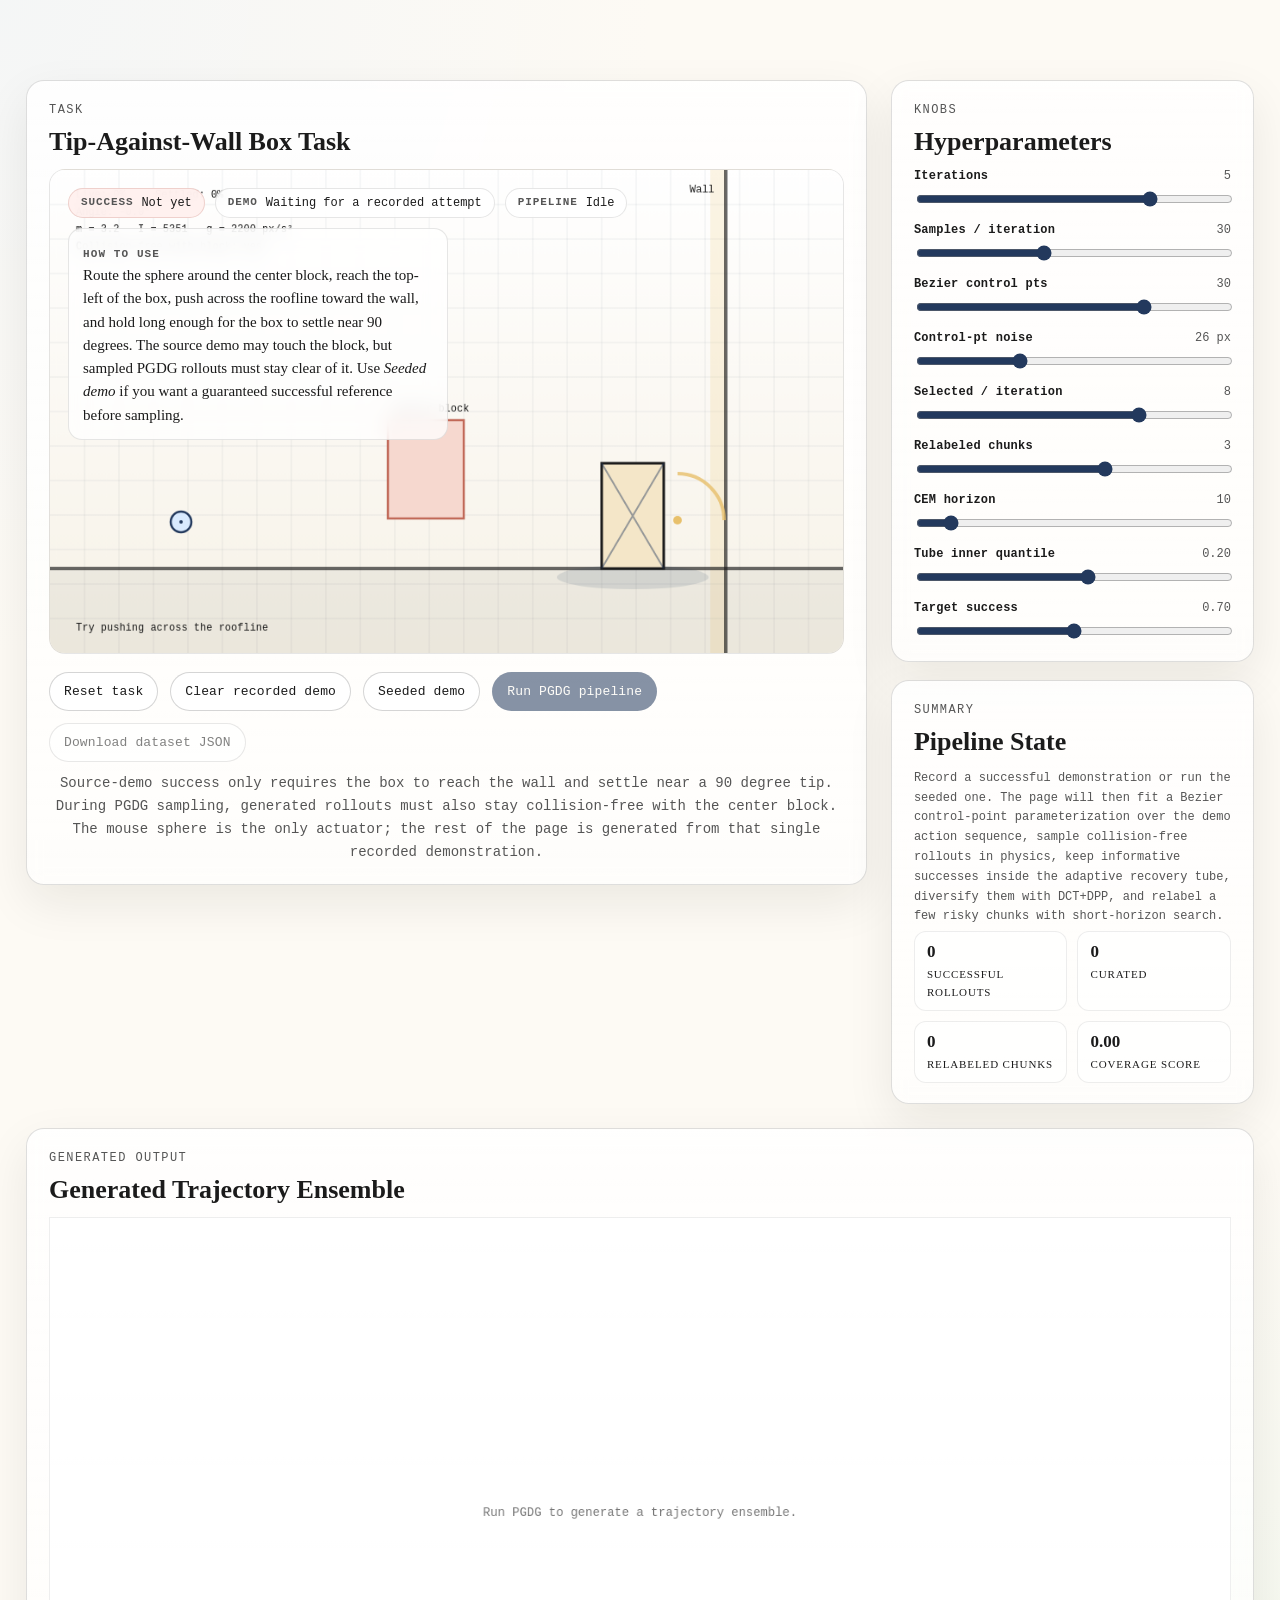
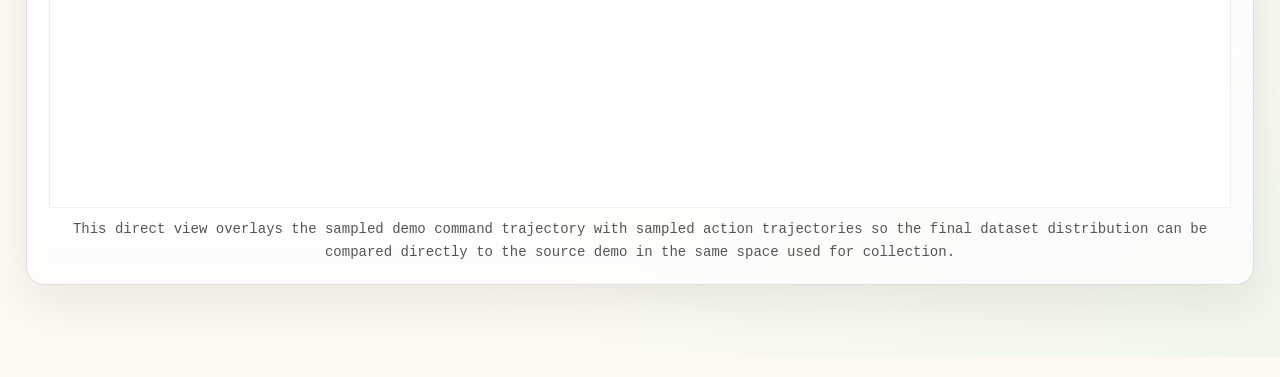
==== commit 44a013b4: "updated block interactive demo" ====
--- a/pgdg-demo.html
+++ b/pgdg-demo.html
@@ -449,14 +449,7 @@
 <body>
   <div class="page">
     <header class="hero">
-      <div class="tagline">Interactive Demo</div>
-      <h1>PGDG</h1>
-      <div class="subhero">One demonstration, then a compact recovery dataset.</div>
-      <p class="intro">
-        This standalone page turns the paper’s <span class="term-sampler">Physically Grounded Sampler</span>,
-        <span class="term-curator">Dataset Curator</span>, and <span class="term-relabel">Selective Local Relabeling</span>
-        into a direct, tactile demo. Drag the collision sphere into the upper half of the box, tip it into the right wall, and then run PGDG on the recorded motion to see Bezier control-point sampling, frontier-aware curation, diversity selection, local relabeling, and the final dataset summary.
-      </p>
+
     </header>
 
     <div class="layout">
@@ -474,7 +467,7 @@
               </div>
               <div class="hint-card">
                 <strong>How To Use</strong><br>
-                Move the sphere to the top-left of the box, push across the roofline toward the wall, and hold long enough for the box to settle near 90 degrees. Use <em>Seeded demo</em> if you want a guaranteed successful reference before sampling.
+                Route the sphere around the center block, reach the top-left of the box, push across the roofline toward the wall, and hold long enough for the box to settle near 90 degrees. The source demo may touch the block, but sampled PGDG rollouts must stay clear of it. Use <em>Seeded demo</em> if you want a guaranteed successful reference before sampling.
               </div>
             </div>
           </div>
@@ -486,7 +479,7 @@
             <button id="downloadBtn" disabled>Download dataset JSON</button>
           </div>
           <p class="figure-caption">
-            Success predicate: the box must reach the wall and settle near a 90 degree tip. The mouse sphere is the only actuator; the rest of the page is generated from that single recorded demonstration.
+            Source-demo success only requires the box to reach the wall and settle near a 90 degree tip. During PGDG sampling, generated rollouts must also stay collision-free with the center block. The mouse sphere is the only actuator; the rest of the page is generated from that single recorded demonstration.
           </p>
         </div>
       </section>
@@ -498,40 +491,40 @@
             <h2 class="card-title">Hyperparameters</h2>
             <div class="knob-grid" id="knobGrid">
               <div class="knob">
-                <div class="knob-head"><strong>Iterations</strong><span id="iterationsValue">4</span></div>
-                <input id="iterations" type="range" min="2" max="6" step="1" value="4">
+                <div class="knob-head"><strong>Iterations</strong><span id="iterationsValue">5</span></div>
+                <input id="iterations" type="range" min="2" max="6" step="1" value="5">
               </div>
               <div class="knob">
                 <div class="knob-head"><strong>Samples / iteration</strong><span id="samplesPerIterationValue">30</span></div>
                 <input id="samplesPerIteration" type="range" min="18" max="48" step="2" value="30">
               </div>
               <div class="knob">
-                <div class="knob-head"><strong>Bezier control pts</strong><span id="controlPointCountValue">5</span></div>
-                <input id="controlPointCount" type="range" min="3" max="20" step="1" value="5">
+                <div class="knob-head"><strong>Bezier control pts</strong><span id="controlPointCountValue">30</span></div>
+                <input id="controlPointCount" type="range" min="3" max="40" step="1" value="30">
               </div>
               <div class="knob">
-                <div class="knob-head"><strong>Bezier noise</strong><span id="noisePxValue">26 px</span></div>
+                <div class="knob-head"><strong>Control-pt noise</strong><span id="noisePxValue">26 px</span></div>
                 <input id="noisePx" type="range" min="10" max="60" step="2" value="26">
               </div>
               <div class="knob">
-                <div class="knob-head"><strong>Selected / iteration</strong><span id="selectedPerIterationValue">6</span></div>
-                <input id="selectedPerIteration" type="range" min="3" max="10" step="1" value="6">
+                <div class="knob-head"><strong>Selected / iteration</strong><span id="selectedPerIterationValue">8</span></div>
+                <input id="selectedPerIteration" type="range" min="3" max="10" step="1" value="8">
               </div>
               <div class="knob">
                 <div class="knob-head"><strong>Relabeled chunks</strong><span id="relabelCountValue">3</span></div>
                 <input id="relabelCount" type="range" min="0" max="5" step="1" value="3">
               </div>
               <div class="knob">
-                <div class="knob-head"><strong>CEM horizon</strong><span id="cemHorizonValue">12</span></div>
-                <input id="cemHorizon" type="range" min="6" max="50" step="1" value="12">
+                <div class="knob-head"><strong>CEM horizon</strong><span id="cemHorizonValue">10</span></div>
+                <input id="cemHorizon" type="range" min="6" max="50" step="1" value="10">
               </div>
               <div class="knob">
-                <div class="knob-head"><strong>Tube inner quantile</strong><span id="qminValue">0.16</span></div>
-                <input id="qmin" type="range" min="0.08" max="0.30" step="0.01" value="0.16">
+                <div class="knob-head"><strong>Tube inner quantile</strong><span id="qminValue">0.20</span></div>
+                <input id="qmin" type="range" min="0.08" max="0.30" step="0.01" value="0.20">
               </div>
               <div class="knob">
-                <div class="knob-head"><strong>Tube outer quantile</strong><span id="qmaxValue">0.82</span></div>
-                <input id="qmax" type="range" min="0.65" max="0.92" step="0.01" value="0.82">
+                <div class="knob-head"><strong>Target success</strong><span id="targetSuccessValue">0.70</span></div>
+                <input id="targetSuccess" type="range" min="0.50" max="0.90" step="0.01" value="0.70">
               </div>
             </div>
           </div>
@@ -542,7 +535,7 @@
             <div class="card-kicker">Summary</div>
             <h2 class="card-title">Pipeline State</h2>
             <div class="summary" id="pipelineSummary">
-              Record a successful demonstration or run the seeded one. The page will then fit a Bezier parameterization, sample rollouts in physics, keep informative successes inside the Goldilocks zone, diversify them, and relabel a few risky chunks with short-horizon search.
+              Record a successful demonstration or run the seeded one. The page will then fit a Bezier control-point parameterization over the demo action sequence, sample collision-free rollouts in physics, keep informative successes inside the adaptive recovery tube, diversify them with DCT+DPP, and relabel a few risky chunks with short-horizon search.
             </div>
             <div class="summary-grid" id="summaryGrid">
               <div class="summary-stat"><strong id="summarySuccesses">0</strong><span>Successful rollouts</span></div>
@@ -560,16 +553,14 @@
       <div class="card-body">
         <div class="card-kicker">Generated Output</div>
         <h2 class="card-title">Generated Trajectory Ensemble</h2>
-        <canvas id="ensembleCanvas" width="1360" height="350"></canvas>
+        <canvas id="ensembleCanvas" width="1360" height="680"></canvas>
         <p class="figure-caption">
-          This direct view overlays the recorded demo with all successful generated trajectories so the generated distribution is visible at a glance.
+          This direct view overlays the sampled demo command trajectory with sampled action trajectories so the final dataset distribution can be compared directly to the source demo in the same space used for collection.
         </p>
       </div>
     </section>
 
-    <p class="footer-note">
-      The mechanics are intentionally lightweight so the whole experience stays inside one HTML file, but the control flow mirrors the paper: a single demonstration becomes a sampling distribution over Bezier control points, successful trajectories are scored in an adaptive recovery tube, DPP-style diversity selection removes redundancy, and CEM-style relabeling repairs a few risky supervision points.
-    </p>
+
   </div>
 
   <script>
@@ -582,10 +573,11 @@
       dt: 1 / 60,
       substeps: 6,
       gravity: 2200,
-      mouseRadius: 24,
+      mouseRadius: 12,
       mouseMaxSpeed: 1680,
       successThreshold: 0.86,
       parkedMouse: { x: 152, y: 408 },
+      centerBlock: { x: 392, y: 290, w: 88, h: 114 },
       startBoxX: 676,
       boxW: 72,
       boxH: 122,
@@ -609,6 +601,8 @@
       accumulator: 0,
       activeTarget: { x: SIM.parkedMouse.x, y: SIM.parkedMouse.y, engaged: false }
     };
+
+    const DCT_CACHE = new Map();
 
     const dom = {
       simCanvas: document.getElementById("simCanvas"),
@@ -637,7 +631,7 @@
       "relabelCount",
       "cemHorizon",
       "qmin",
-      "qmax"
+      "targetSuccess"
     ];
 
     const knobLabels = {
@@ -649,7 +643,7 @@
       relabelCount: v => `${v}`,
       cemHorizon: v => `${v}`,
       qmin: v => Number(v).toFixed(2),
-      qmax: v => Number(v).toFixed(2)
+      targetSuccess: v => Number(v).toFixed(2)
     };
 
     function clamp(value, min, max) {
@@ -678,6 +672,7 @@
         maxGoalScore: state.maxGoalScore,
         maxLiveGoalScore: state.maxLiveGoalScore,
         wallTouchFrames: state.wallTouchFrames,
+        obstacleTouchFrames: state.obstacleTouchFrames,
         lastPose: state.lastPose ? {
           x: state.lastPose.x,
           y: state.lastPose.y,
@@ -725,8 +720,84 @@
         relabelCount: Number(document.getElementById("relabelCount").value),
         cemHorizon: Number(document.getElementById("cemHorizon").value),
         qmin: Number(document.getElementById("qmin").value),
-        qmax: Number(document.getElementById("qmax").value)
-      };
+        targetSuccess: Number(document.getElementById("targetSuccess").value)
+      };
+    }
+
+    function getDemoCommandSampleHz() {
+      return 20;
+    }
+
+    function getPhysicsSubstepHz() {
+      return Math.round(SIM.substeps / SIM.dt);
+    }
+
+    function getControlRepeatFrames(commandSampleHz = getDemoCommandSampleHz()) {
+      const simHz = Math.round(1 / SIM.dt);
+      return Math.max(1, Math.round(simHz / commandSampleHz));
+    }
+
+    function getEffectiveNoisePx(noisePx, controlPointCount) {
+      const normalizedCount = Math.max(1, controlPointCount || 1);
+      return noisePx * Math.sqrt(16 / normalizedCount);
+    }
+
+    function captureStateFrame(state) {
+      const pose = state.lastPose || getPose(state.box);
+      return {
+        x: pose.x,
+        y: pose.y,
+        angle: state.box.angle,
+        goal: state.goalScore || 0,
+        liveGoal: state.liveGoalScore || 0,
+        obstacleTouches: state.obstacleTouchFrames || 0
+      };
+    }
+
+    function getCenterBlockRect(padding = 0) {
+      return {
+        x: SIM.centerBlock.x - padding,
+        y: SIM.centerBlock.y - padding,
+        w: SIM.centerBlock.w + padding * 2,
+        h: SIM.centerBlock.h + padding * 2
+      };
+    }
+
+    function centerBlockRectInWorkspace(rect) {
+      const block = getCenterBlockRect();
+      const topLeft = workspaceToCanvas({ x: block.x, y: block.y }, rect);
+      const bottomRight = workspaceToCanvas(
+        { x: block.x + block.w, y: block.y + block.h },
+        rect
+      );
+      return {
+        x: topLeft.x,
+        y: topLeft.y,
+        w: bottomRight.x - topLeft.x,
+        h: bottomRight.y - topLeft.y
+      };
+    }
+
+    function clampActionPoint(point) {
+      return {
+        x: clamp(point.x, SIM.leftX + 2, SIM.wallX - 2),
+        y: clamp(point.y, 18, SIM.floorY - 2)
+      };
+    }
+
+    function downsampleCommandPath(path, targetHz = getDemoCommandSampleHz()) {
+      if (!path.length) return [];
+      if (path.length === 1) return [{ ...path[0] }];
+      const sourceHz = Math.round(1 / SIM.dt);
+      const stride = Math.max(1, Math.round(sourceHz / targetHz));
+      const sampled = [];
+      for (let index = 0; index < path.length; index += stride) {
+        sampled.push({ ...path[index] });
+      }
+      if ((path.length - 1) % stride !== 0) {
+        sampled.push({ ...path[path.length - 1] });
+      }
+      return sampled;
     }
 
     function refreshKnobLabels() {
@@ -769,6 +840,7 @@
         maxGoalScore: 0,
         maxLiveGoalScore: 0,
         wallTouchFrames: 0,
+        obstacleTouchFrames: 0,
         lastPose: null
       };
     }
@@ -942,6 +1014,12 @@
 
     function overlapsBoxAt(box, x, y, radius) {
       return !!computeCircleBoxContact(box, { x, y, radius });
+    }
+
+    function overlapsRectAt(rect, x, y, radius) {
+      const nearestX = clamp(x, rect.x, rect.x + rect.w);
+      const nearestY = clamp(y, rect.y, rect.y + rect.h);
+      return Math.hypot(x - nearestX, y - nearestY) < radius;
     }
 
     function clipMouseSegmentAgainstBox(start, end, box, radius) {
@@ -970,17 +1048,163 @@
       return safe;
     }
 
+    function sweepPointAgainstExpandedRect(start, end, rect, radius) {
+      const expanded = {
+        x: rect.x - radius,
+        y: rect.y - radius,
+        w: rect.w + radius * 2,
+        h: rect.h + radius * 2
+      };
+      const dx = end.x - start.x;
+      const dy = end.y - start.y;
+      const inside =
+        start.x >= expanded.x && start.x <= expanded.x + expanded.w &&
+        start.y >= expanded.y && start.y <= expanded.y + expanded.h;
+      if (inside) {
+        return {
+          hit: true,
+          time: 0,
+          point: { x: start.x, y: start.y },
+          normal: { x: 0, y: 0 }
+        };
+      }
+
+      let txEntry = -Infinity;
+      let txExit = Infinity;
+      if (Math.abs(dx) < 1e-8) {
+        if (start.x < expanded.x || start.x > expanded.x + expanded.w) return { hit: false };
+      } else {
+        const tx1 = (expanded.x - start.x) / dx;
+        const tx2 = (expanded.x + expanded.w - start.x) / dx;
+        txEntry = Math.min(tx1, tx2);
+        txExit = Math.max(tx1, tx2);
+      }
+
+      let tyEntry = -Infinity;
+      let tyExit = Infinity;
+      if (Math.abs(dy) < 1e-8) {
+        if (start.y < expanded.y || start.y > expanded.y + expanded.h) return { hit: false };
+      } else {
+        const ty1 = (expanded.y - start.y) / dy;
+        const ty2 = (expanded.y + expanded.h - start.y) / dy;
+        tyEntry = Math.min(ty1, ty2);
+        tyExit = Math.max(ty1, ty2);
+      }
+
+      const entryTime = Math.max(txEntry, tyEntry);
+      const exitTime = Math.min(txExit, tyExit);
+      if (entryTime > exitTime || exitTime < 0 || entryTime > 1) return { hit: false };
+
+      const time = clamp(entryTime, 0, 1);
+      const epsilon = 1e-4;
+      const safeTime = Math.max(0, time - epsilon);
+      let normal = { x: 0, y: 0 };
+      if (txEntry > tyEntry) {
+        normal = { x: dx > 0 ? -1 : 1, y: 0 };
+      } else if (tyEntry > txEntry) {
+        normal = { x: 0, y: dy > 0 ? -1 : 1 };
+      } else if (Math.abs(dx) >= Math.abs(dy)) {
+        normal = { x: dx > 0 ? -1 : 1, y: 0 };
+      } else {
+        normal = { x: 0, y: dy > 0 ? -1 : 1 };
+      }
+      return {
+        hit: true,
+        time,
+        point: {
+          x: lerp(start.x, end.x, safeTime),
+          y: lerp(start.y, end.y, safeTime)
+        },
+        normal
+      };
+    }
+
+    function slideMouseSegmentAgainstRect(start, end, rect, radius) {
+      if (!overlapsRectAt(rect, end.x, end.y, radius)) {
+        const sweep = sweepPointAgainstExpandedRect(start, end, rect, radius);
+        if (!sweep.hit) {
+          return {
+            point: { x: end.x, y: end.y },
+            touchedObstacle: false,
+            hitDistance: Infinity
+          };
+        }
+      }
+
+      const firstHit = sweepPointAgainstExpandedRect(start, end, rect, radius);
+      if (!firstHit.hit) {
+        return {
+          point: { x: end.x, y: end.y },
+          touchedObstacle: false,
+          hitDistance: Infinity
+        };
+      }
+
+      const remaining = {
+        x: end.x - firstHit.point.x,
+        y: end.y - firstHit.point.y
+      };
+      const normalProjection = remaining.x * firstHit.normal.x + remaining.y * firstHit.normal.y;
+      const slide = {
+        x: remaining.x - firstHit.normal.x * normalProjection,
+        y: remaining.y - firstHit.normal.y * normalProjection
+      };
+      const slideTarget = {
+        x: firstHit.point.x + slide.x,
+        y: firstHit.point.y + slide.y
+      };
+      const secondHit = sweepPointAgainstExpandedRect(firstHit.point, slideTarget, rect, radius);
+      const point = secondHit.hit ? secondHit.point : slideTarget;
+      return {
+        point,
+        touchedObstacle: true,
+        hitDistance: dist(start, firstHit.point)
+      };
+    }
+
+    function clipMouseSegmentAgainstObstacles(start, end, box, radius) {
+      const unclipped = { x: end.x, y: end.y };
+      const boxClipped = clipMouseSegmentAgainstBox(start, unclipped, box, radius);
+      const blockClipped = slideMouseSegmentAgainstRect(start, unclipped, getCenterBlockRect(), radius);
+      const boxDistance = dist(start, boxClipped);
+      const unclippedDistance = dist(start, unclipped);
+      const boxBlocked = boxDistance + 1e-6 < unclippedDistance;
+      const blockBlocked = Number.isFinite(blockClipped.hitDistance);
+      if (!boxBlocked && !blockBlocked) {
+        return {
+          point: unclipped,
+          touchedBox: false,
+          touchedObstacle: false
+        };
+      }
+      if (blockBlocked && (!boxBlocked || blockClipped.hitDistance <= boxDistance)) {
+        return {
+          point: blockClipped.point,
+          touchedBox: false,
+          touchedObstacle: true
+        };
+      }
+      return {
+        point: boxClipped,
+        touchedBox: true,
+        touchedObstacle: false
+      };
+    }
+
     function moveMouseWithCutoff(mouse, target, dt, box) {
       const start = { x: mouse.x, y: mouse.y };
       moveMouseKinematically(mouse, target, dt);
       const unclipped = { x: mouse.x, y: mouse.y };
-      const clipped = clipMouseSegmentAgainstBox(start, unclipped, box, mouse.radius);
-      mouse.contactSlack = Math.min(3, Math.hypot(unclipped.x - clipped.x, unclipped.y - clipped.y));
-      mouse.vx = (clipped.x - start.x) / dt;
-      mouse.vy = (clipped.y - start.y) / dt;
-      mouse.x = clipped.x;
-      mouse.y = clipped.y;
-      return start;
+      const clipped = clipMouseSegmentAgainstObstacles(start, unclipped, box, mouse.radius);
+      mouse.contactSlack = Math.min(3, Math.hypot(unclipped.x - clipped.point.x, unclipped.y - clipped.point.y));
+      mouse.vx = (clipped.point.x - start.x) / dt;
+      mouse.vy = (clipped.point.y - start.y) / dt;
+      mouse.x = clipped.point.x;
+      mouse.y = clipped.point.y;
+      return {
+        start,
+        touchedObstacle: clipped.touchedObstacle
+      };
     }
 
     function computeCircleBoxContact(box, mouse) {
@@ -1113,7 +1337,7 @@
       return clamp(angleFactor * (0.7 + 0.3 * wallFactor) * angularSpeedFactor, 0, 1);
     }
 
-    function isSuccessfulState(state) {
+    function isTaskSuccessfulState(state) {
       const pose = state.lastPose || getPose(state.box);
       const angleDeg = state.box.angle * 180 / Math.PI;
       return computeGoalScore(state, pose) >= SIM.successThreshold &&
@@ -1123,10 +1347,15 @@
         Math.abs(state.box.omega) < 1.2;
     }
 
+    function isSuccessfulState(state) {
+      return isTaskSuccessfulState(state) && (state.obstacleTouchFrames || 0) === 0;
+    }
+
     function stepSimulation(state, target) {
       const subDt = SIM.dt / SIM.substeps;
       for (let step = 0; step < SIM.substeps; step += 1) {
-        const mouseStart = moveMouseWithCutoff(state.mouse, target, subDt, state.box);
+        const mouseMove = moveMouseWithCutoff(state.mouse, target, subDt, state.box);
+        const mouseStart = mouseMove.start;
 
         state.box.vy += SIM.gravity * subDt;
         state.box.x += state.box.vx * subDt;
@@ -1159,16 +1388,19 @@
           state.wallTouchFrames += 1;
         }
 
-        const clippedAfterSolve = clipMouseSegmentAgainstBox(
+        const clippedAfterSolve = clipMouseSegmentAgainstObstacles(
           mouseStart,
           { x: state.mouse.x, y: state.mouse.y },
           state.box,
           state.mouse.radius
         );
-        state.mouse.vx = (clippedAfterSolve.x - mouseStart.x) / subDt;
-        state.mouse.vy = (clippedAfterSolve.y - mouseStart.y) / subDt;
-        state.mouse.x = clippedAfterSolve.x;
-        state.mouse.y = clippedAfterSolve.y;
+        state.mouse.vx = (clippedAfterSolve.point.x - mouseStart.x) / subDt;
+        state.mouse.vy = (clippedAfterSolve.point.y - mouseStart.y) / subDt;
+        state.mouse.x = clippedAfterSolve.point.x;
+        state.mouse.y = clippedAfterSolve.point.y;
+        if (mouseMove.touchedObstacle || clippedAfterSolve.touchedObstacle) {
+          state.obstacleTouchFrames += 1;
+        }
         if (state.mouse.contactSlack < 0.02) state.mouse.contactSlack = 0;
 
         state.box.vx *= 0.9975;
@@ -1209,7 +1441,7 @@
       app.autoResetOnNextDrag = false;
       dom.pipelineSummary.innerHTML = formatSummary([
         `Record a successful demonstration or run the seeded one.`,
-        `The page will then fit a Bezier parameterization, sample rollouts in physics, keep informative successes inside the Goldilocks zone, diversify them, and relabel a few risky chunks with short-horizon search.`
+        `The page will then fit a Bezier control-point parameterization over the demo action sequence, sample collision-free rollouts in physics, keep informative successes inside the adaptive recovery tube, diversify them with DCT+DPP, and relabel a few risky chunks with short-horizon search.`
       ]);
       updateSummaryStats();
       updateUI();
@@ -1217,38 +1449,54 @@
     }
 
     function startAttempt(source) {
+      const initialSnapshot = deepCloneState(app.sim);
       app.currentAttempt = {
         source,
         mousePath: [],
         commandPath: [],
         boxStates: [],
-        snapshots: [],
-        controlActiveFrames: 0
+        controlActiveFrames: 0,
+        preview: null,
+        initialSnapshot,
+        initialState: captureStateFrame(initialSnapshot)
       };
     }
 
     function recordAttemptFrame(commandActive) {
       if (!app.currentAttempt) return;
-      const pose = app.sim.lastPose || getPose(app.sim.box);
+      const frameState = captureStateFrame(app.sim);
       app.currentAttempt.mousePath.push({
         x: app.sim.mouse.x,
         y: app.sim.mouse.y
       });
       if (commandActive) {
+        const commandedTarget = clampActionPoint(app.activeTarget);
         app.currentAttempt.commandPath.push({
-          x: app.sim.mouse.x,
-          y: app.sim.mouse.y
+          x: commandedTarget.x,
+          y: commandedTarget.y
         });
         app.currentAttempt.controlActiveFrames += 1;
-      }
-      app.currentAttempt.boxStates.push({
-        x: pose.x,
-        y: pose.y,
-        angle: app.sim.box.angle,
-        goal: app.sim.goalScore,
-        liveGoal: app.sim.liveGoalScore
-      });
-      app.currentAttempt.snapshots.push(deepCloneState(app.sim));
+        if (app.currentAttempt.controlActiveFrames <= 16 || app.currentAttempt.controlActiveFrames % 2 === 0) {
+          const sampledCommandPath = downsampleCommandPath(app.currentAttempt.commandPath);
+          if (sampledCommandPath.length >= 4) {
+            const fitted = decorateDemoParameterization(sampledCommandPath, getParams().controlPointCount);
+            app.currentAttempt.preview = {
+              commandPath: fitted.commandPath,
+              controlNodes: fitted.controlNodes,
+              fitCommandPath: fitted.fitCommandPath,
+              fitHorizon: fitted.fitHorizon,
+              leadingHoldCount: fitted.leadingHoldCount,
+              trailingHoldCount: fitted.trailingHoldCount,
+              splineSamples: fitted.splineSamples,
+              codecMetrics: fitted.codecMetrics,
+              reverseMetrics: fitted.reverseMetrics,
+              commandSampleHz: getDemoCommandSampleHz(),
+              live: true
+            };
+          }
+        }
+      }
+      app.currentAttempt.boxStates.push(frameState);
     }
 
     function smoothPath(path) {
@@ -1310,30 +1558,243 @@
       return Array.from({ length: count }, (_, index) => sampleAlongPath(path, lengths, count === 1 ? 0 : index / (count - 1)));
     }
 
-    function buildControlPoints(path, count = 5) {
-      const smoothed = resamplePath(smoothPath(path), 120);
-      const clampedCount = Math.max(3, Math.round(count));
-      const fractions = clampedCount === 5
-        ? [0, 0.18, 0.45, 0.72, 1]
-        : Array.from({ length: clampedCount }, (_, index) => index / (clampedCount - 1));
-      return fractions.map(t => sampleAlongPath(smoothed, cumulativeLengths(smoothed), t));
-    }
-
-    function fitBezierParameterization(commandPath, controlPointCount) {
-      const controlPoints = buildControlPoints(commandPath, controlPointCount);
-      const bezierSamples = Array.from({ length: 80 }, (_, index) =>
-        evaluateBezier(controlPoints, index / 79)
+    function samePoint(a, b) {
+      return !!a && !!b && a.x === b.x && a.y === b.y;
+    }
+
+    function splitBoundaryHoldPoints(path) {
+      if (path.length <= 1) {
+        return {
+          fitPath: path.map(point => ({ ...point })),
+          leadingHoldCount: 0,
+          trailingHoldCount: 0
+        };
+      }
+
+      let leadingRunLength = 1;
+      while (leadingRunLength < path.length && samePoint(path[leadingRunLength], path[0])) {
+        leadingRunLength += 1;
+      }
+
+      let trailingRunLength = 1;
+      while (
+        trailingRunLength < path.length
+        && samePoint(path[path.length - 1 - trailingRunLength], path[path.length - 1])
+      ) {
+        trailingRunLength += 1;
+      }
+
+      if (leadingRunLength + trailingRunLength > path.length) {
+        return {
+          fitPath: [{ ...path[0] }],
+          leadingHoldCount: path.length - 1,
+          trailingHoldCount: 0
+        };
+      }
+
+      const leadingHoldCount = leadingRunLength > 1 ? leadingRunLength : 0;
+      const trailingHoldCount = Math.max(0, trailingRunLength - 1);
+      const fitStart = leadingHoldCount;
+      const fitEnd = Math.max(fitStart + 1, path.length - trailingHoldCount);
+      return {
+        fitPath: path.slice(fitStart, fitEnd).map(point => ({ ...point })),
+        leadingHoldCount,
+        trailingHoldCount
+      };
+    }
+
+    function appendTrailingHoldPoints(path, trailingHoldCount) {
+      if (!path.length) return [];
+      const lastPoint = path[path.length - 1];
+      return path.map(point => ({ ...point })).concat(
+        Array.from({ length: Math.max(0, Math.round(trailingHoldCount)) }, () => ({ ...lastPoint }))
       );
-      return { controlPoints, bezierSamples };
+    }
+
+    function makeUniformSampleTimes(count) {
+      if (count <= 1) return [0];
+      return Array.from({ length: count }, (_, index) => index / (count - 1));
+    }
+
+    function bernsteinBasis(degree, tValues) {
+      const basis = Array.from({ length: tValues.length }, () => Array(degree + 1).fill(0));
+      tValues.forEach((t, row) => {
+        const oneMinusT = 1 - t;
+        basis[row][0] = Math.pow(oneMinusT, degree);
+        const ratio = t / Math.max(Number.EPSILON, oneMinusT);
+        for (let column = 0; column < degree; column += 1) {
+          const coeff = (degree - column) / (column + 1);
+          basis[row][column + 1] = basis[row][column] * coeff * ratio;
+        }
+        if (t === 0) {
+          basis[row].fill(0);
+          basis[row][0] = 1;
+        } else if (t === 1) {
+          basis[row].fill(0);
+          basis[row][degree] = 1;
+        }
+      });
+      return basis;
+    }
+
+    function fitBezierControlPoints(path, controlPointCount, ridge = 1e-6) {
+      if (!path.length) return [];
+      // Match DexGym's Bezier parameterization: solve for the configured
+      // control-count directly, even when the demo is shorter than M.
+      const pointCount = Math.max(2, Math.round(controlPointCount));
+      if (path.length === 1) {
+        return Array.from({ length: pointCount }, () => ({ ...path[0] }));
+      }
+
+      const degree = pointCount - 1;
+      const tValues = makeUniformSampleTimes(path.length);
+      const basis = bernsteinBasis(degree, tValues);
+      const lhs = Array.from({ length: pointCount }, (_, row) =>
+        Array.from({ length: pointCount }, (_, col) =>
+          basis.reduce((sum, sample) => sum + sample[row] * sample[col], 0) + (row === col ? ridge : 0)
+        )
+      );
+      const rhsX = Array.from({ length: pointCount }, (_, row) =>
+        basis.reduce((sum, sample, index) => sum + sample[row] * path[index].x, 0)
+      );
+      const rhsY = Array.from({ length: pointCount }, (_, row) =>
+        basis.reduce((sum, sample, index) => sum + sample[row] * path[index].y, 0)
+      );
+
+      const solve = (matrix, rhs) => {
+        const size = matrix.length;
+        const a = matrix.map(row => row.slice());
+        const b = rhs.slice();
+        for (let pivotIndex = 0; pivotIndex < size; pivotIndex += 1) {
+          let pivotRow = pivotIndex;
+          for (let row = pivotIndex + 1; row < size; row += 1) {
+            if (Math.abs(a[row][pivotIndex]) > Math.abs(a[pivotRow][pivotIndex])) pivotRow = row;
+          }
+          if (Math.abs(a[pivotRow][pivotIndex]) < 1e-8) return Array(size).fill(0);
+          if (pivotRow !== pivotIndex) {
+            [a[pivotIndex], a[pivotRow]] = [a[pivotRow], a[pivotIndex]];
+            [b[pivotIndex], b[pivotRow]] = [b[pivotRow], b[pivotIndex]];
+          }
+          const pivot = a[pivotIndex][pivotIndex];
+          for (let row = pivotIndex + 1; row < size; row += 1) {
+            const factor = a[row][pivotIndex] / pivot;
+            if (Math.abs(factor) < 1e-12) continue;
+            for (let col = pivotIndex; col < size; col += 1) {
+              a[row][col] -= factor * a[pivotIndex][col];
+            }
+            b[row] -= factor * b[pivotIndex];
+          }
+        }
+        const solution = Array(size).fill(0);
+        for (let row = size - 1; row >= 0; row -= 1) {
+          let total = b[row];
+          for (let col = row + 1; col < size; col += 1) total -= a[row][col] * solution[col];
+          solution[row] = total / a[row][row];
+        }
+        return solution;
+      };
+
+      const xs = solve(lhs, rhsX);
+      const ys = solve(lhs, rhsY);
+      return Array.from({ length: pointCount }, (_, index) => ({
+        x: xs[index],
+        y: ys[index]
+      }));
+    }
+
+    function decodeBezierControlPoints(controlPoints, sampleCount) {
+      if (!controlPoints.length) return [];
+      if (controlPoints.length === 1) return Array.from({ length: sampleCount }, () => ({ ...controlPoints[0] }));
+      const degree = controlPoints.length - 1;
+      const tValues = makeUniformSampleTimes(sampleCount);
+      const basis = bernsteinBasis(degree, tValues);
+      return basis.map(sample => {
+        let x = 0;
+        let y = 0;
+        for (let index = 0; index < controlPoints.length; index += 1) {
+          x += sample[index] * controlPoints[index].x;
+          y += sample[index] * controlPoints[index].y;
+        }
+        return {
+          x,
+          y
+        };
+      });
+    }
+
+    function fitBezierControlParameterization(
+      commandPath,
+      controlPointCount,
+      decodeCount = commandPath.length,
+      trailingHoldCount = 0
+    ) {
+      if (!commandPath.length) return { controlNodes: [], splineSamples: [] };
+      const controlNodes = fitBezierControlPoints(commandPath, controlPointCount);
+      const targetSamples = Math.max(2, Math.round(decodeCount || commandPath.length));
+      const decodedCore = decodeBezierControlPoints(controlNodes, targetSamples);
+      const lastPoint = decodedCore[decodedCore.length - 1] || commandPath[commandPath.length - 1];
+      return {
+        controlNodes,
+        // The paper code decodes Bezier controls back to the action horizon T.
+        // Keep the stored/visualized decode identical to the rollout sequence.
+        splineSamples: decodedCore.concat(
+          Array.from({ length: Math.max(0, Math.round(trailingHoldCount)) }, () => ({ ...lastPoint }))
+        )
+      };
+    }
+
+    function buildBezierParameterizationForPath(path, controlPointCount) {
+      const split = splitBoundaryHoldPoints(path);
+      const executionCommandPath = appendTrailingHoldPoints(split.fitPath, split.trailingHoldCount);
+      const fitted = fitBezierControlParameterization(
+        split.fitPath,
+        controlPointCount,
+        split.fitPath.length,
+        split.trailingHoldCount
+      );
+      return {
+        ...fitted,
+        commandPath: executionCommandPath,
+        fitCommandPath: split.fitPath,
+        fitHorizon: split.fitPath.length,
+        leadingHoldCount: split.leadingHoldCount,
+        trailingHoldCount: split.trailingHoldCount
+      };
+    }
+
+    function reversePointPath(path) {
+      return path.slice().reverse().map(point => ({ ...point }));
+    }
+
+    function computeReverseConsistency(path, controlPointCount) {
+      if (!path.length) return { rmse: 0, mae: 0, maxAbs: 0 };
+      const forward = buildBezierParameterizationForPath(path, controlPointCount);
+      const reversed = buildBezierParameterizationForPath(reversePointPath(path), controlPointCount);
+      return computePathMetrics(forward.splineSamples, reversePointPath(reversed.splineSamples));
+    }
+
+    function decorateDemoParameterization(path, controlPointCount) {
+      const parameterization = buildBezierParameterizationForPath(path, controlPointCount);
+      return {
+        ...parameterization,
+        codecMetrics: computePathMetrics(parameterization.commandPath, parameterization.splineSamples),
+        reverseMetrics: computeReverseConsistency(parameterization.commandPath, controlPointCount)
+      };
     }
 
     function rebuildDemoParameterization(demo, controlPointCount) {
       if (!demo) return null;
-      const fitted = fitBezierParameterization(demo.commandPath, controlPointCount);
+      const fitted = decorateDemoParameterization(demo.commandPath, controlPointCount);
       return {
         ...demo,
-        controlPoints: fitted.controlPoints,
-        bezierSamples: fitted.bezierSamples
+        controlNodes: fitted.controlNodes,
+        fitCommandPath: fitted.fitCommandPath,
+        fitHorizon: fitted.fitHorizon,
+        leadingHoldCount: fitted.leadingHoldCount,
+        trailingHoldCount: fitted.trailingHoldCount,
+        splineSamples: fitted.splineSamples,
+        codecMetrics: fitted.codecMetrics,
+        reverseMetrics: fitted.reverseMetrics
       };
     }
 
@@ -1349,27 +1810,24 @@
       app.latestDemo = rebuiltLatestDemo;
       app.latestSuccessfulDemo = rebuiltLatestSuccessfulDemo;
       app.pipeline = null;
+      const activeDemo = rebuiltLatestSuccessfulDemo || rebuiltLatestDemo;
+      if (activeDemo) {
+        dom.pipelineSummary.innerHTML = formatSummary([
+          `<strong>Demo refit</strong>`,
+          `Bezier control-point fit rebuilt with ${controlPointCount} action-space control points`,
+          `The next PGDG run will sample around that Bezier action parameterization`,
+          `Collected demo control stream: ${activeDemo.commandSampleHz || getDemoCommandSampleHz()} Hz`,
+          `Round-trip RMSE ${((activeDemo.codecMetrics && activeDemo.codecMetrics.rmse) || 0).toFixed(2)} px`,
+          `Reverse consistency ${((activeDemo.reverseMetrics && activeDemo.reverseMetrics.maxAbs) || 0).toExponential(2)} px max`
+        ]);
+      }
       updateSummaryStats();
       updateUI();
       redrawAllPanels();
     }
 
-    function evaluateBezier(controlPoints, t) {
-      let points = controlPoints.map(point => ({ ...point }));
-      const u = clamp(t, 0, 1);
-      for (let level = controlPoints.length - 1; level > 0; level -= 1) {
-        for (let i = 0; i < level; i += 1) {
-          points[i] = {
-            x: lerp(points[i].x, points[i + 1].x, u),
-            y: lerp(points[i].y, points[i + 1].y, u)
-          };
-        }
-      }
-      return points[0];
-    }
-
     function finalizeAttempt() {
-      if (!app.currentAttempt || app.currentAttempt.commandPath.length < 12) {
+      if (!app.currentAttempt) {
         app.currentAttempt = null;
         app.pendingFinalizeFrames = 0;
         app.autoResetOnNextDrag = true;
@@ -1377,21 +1835,47 @@
         return;
       }
 
-      const commandPath = smoothPath(app.currentAttempt.commandPath);
-      const fitted = fitBezierParameterization(commandPath, getParams().controlPointCount);
-      const success = app.currentAttempt.boxStates.some(state => state.liveGoal >= 0.82 || state.goal >= SIM.successThreshold);
-      const maxGoalScore = Math.max(...app.currentAttempt.boxStates.map(state => state.goal));
+      const commandPath = downsampleCommandPath(app.currentAttempt.commandPath);
+      if (commandPath.length < 4) {
+        app.currentAttempt = null;
+        app.pendingFinalizeFrames = 0;
+        app.autoResetOnNextDrag = true;
+        updateUI();
+        return;
+      }
+
+      const fitted = decorateDemoParameterization(commandPath, getParams().controlPointCount);
+      const canonicalReplay = executeActionSequence(
+        fitted.commandPath,
+        app.currentAttempt.initialSnapshot,
+        getControlRepeatFrames()
+      );
+      const expertTrajectory = canonicalReplay.stateSequence.map(state => ({ ...state }));
+      const success = canonicalReplay.taskSuccess;
+      const maxGoalScore = canonicalReplay.maxGoalScore;
       const demo = {
         source: app.currentAttempt.source,
         success,
         maxGoalScore,
-        controlPoints: fitted.controlPoints,
-        commandPath,
-        bezierSamples: fitted.bezierSamples,
-        mousePath: app.currentAttempt.mousePath.slice(),
-        boxStates: app.currentAttempt.boxStates.slice(),
-        expertTrajectory: resampleStateSequence(app.currentAttempt.boxStates, 96),
-        horizon: app.currentAttempt.controlActiveFrames + 20
+        obstacleTouchFrames: canonicalReplay.obstacleTouchFrames || 0,
+        collisionFree: canonicalReplay.collisionFree,
+        controlNodes: fitted.controlNodes,
+        commandPath: fitted.commandPath,
+        fitCommandPath: fitted.fitCommandPath,
+        fitHorizon: fitted.fitHorizon,
+        leadingHoldCount: fitted.leadingHoldCount,
+        trailingHoldCount: fitted.trailingHoldCount,
+        splineSamples: fitted.splineSamples,
+        mousePath: canonicalReplay.mousePath,
+        boxStates: canonicalReplay.boxStates,
+        expertTrajectory,
+        actionHorizon: fitted.commandPath.length,
+        actionRepeatFrames: getControlRepeatFrames(),
+        initialSnapshot: app.currentAttempt.initialSnapshot,
+        commandSampleHz: getDemoCommandSampleHz(),
+        physicsSubstepHz: getPhysicsSubstepHz(),
+        codecMetrics: fitted.codecMetrics,
+        reverseMetrics: fitted.reverseMetrics
       };
 
       app.latestDemo = demo;
@@ -1404,16 +1888,56 @@
     }
 
     function seededPolicy(frame, simState) {
-      if (frame < 50) {
-        return { x: 640 + frame * 2, y: 360 - frame * 1.1, engaged: true };
-      }
-      if (frame < 130) {
-        return { x: 760, y: 330, engaged: true };
-      }
-      if (frame < 220) {
-        return { x: 760, y: 290, engaged: true };
-      }
-      return { x: 756, y: 320, engaged: true };
+      const segments = [
+        {
+          start: 0,
+          frames: 37,
+          from: { x: 152, y: 408 },
+          to: { x: 334.05, y: 231.46 }
+        },
+        {
+          start: 37,
+          frames: 69,
+          from: { x: 334.05, y: 231.46 },
+          to: { x: 614.01, y: 244.61 }
+        },
+        {
+          start: 106,
+          frames: 35,
+          from: { x: 614.01, y: 244.61 },
+          to: { x: 645.10, y: 351.86 }
+        },
+        {
+          start: 141,
+          frames: 49,
+          from: { x: 645.10, y: 351.86 },
+          to: { x: 755.08, y: 333.18 }
+        },
+        {
+          start: 190,
+          frames: 57,
+          from: { x: 755.08, y: 333.18 },
+          to: { x: 757.01, y: 258.82 }
+        },
+        {
+          start: 247,
+          frames: 54,
+          from: { x: 757.01, y: 258.82 },
+          to: { x: 753.24, y: 318.84 }
+        }
+      ];
+      for (const segment of segments) {
+        if (frame < segment.start + segment.frames) {
+          const localFrame = frame - segment.start;
+          const t = segment.frames <= 1 ? 1 : localFrame / (segment.frames - 1);
+          return {
+            x: lerp(segment.from.x, segment.to.x, t),
+            y: lerp(segment.from.y, segment.to.y, t),
+            engaged: true
+          };
+        }
+      }
+      return { x: 753.24, y: 318.84, engaged: true };
     }
 
     function yieldToBrowser() {
@@ -1428,7 +1952,7 @@
       startAttempt("seeded");
       app.autoplay = {
         frame: 0,
-        totalFrames: 250
+        totalFrames: 300
       };
       updateUI();
     }
@@ -1468,8 +1992,8 @@
     }
 
     function computeDeviationSeries(trajectory, expertTrajectory) {
-      const resampled = resampleStateSequence(trajectory.boxStates, 96);
-      return resampled.map(state => {
+      const states = trajectory.stateSequence || trajectory.boxStates || [];
+      return states.map(state => {
         let best = Infinity;
         for (const expert of expertTrajectory) {
           const d = expertDistance(state, expert);
@@ -1479,96 +2003,239 @@
       });
     }
 
-    function rolloutFromControlPoints(controlPoints, demo, params) {
-      const state = makeSimState();
-      state.mouse.x = controlPoints[0].x;
-      state.mouse.y = controlPoints[0].y;
-      state.lastPose = getPose(state.box);
-      const actionFrames = Math.max(90, Math.min(260, demo.horizon));
-      const settleFrames = 20;
-      const totalFrames = actionFrames + settleFrames;
+    function computePathMetrics(referencePoints, candidatePoints) {
+      const count = Math.min(referencePoints.length, candidatePoints.length);
+      if (!count) return { rmse: 0, mae: 0, maxAbs: 0 };
+      let sumSq = 0;
+      let sumAbs = 0;
+      let maxAbs = 0;
+      for (let index = 0; index < count; index += 1) {
+        const dx = referencePoints[index].x - candidatePoints[index].x;
+        const dy = referencePoints[index].y - candidatePoints[index].y;
+        sumSq += dx * dx + dy * dy;
+        sumAbs += (Math.abs(dx) + Math.abs(dy)) * 0.5;
+        maxAbs = Math.max(maxAbs, Math.abs(dx), Math.abs(dy));
+      }
+      return {
+        rmse: Math.sqrt(sumSq / count),
+        mae: sumAbs / count,
+        maxAbs
+      };
+    }
+
+    function executeActionSequence(actionTargets, initialSnapshot = null, repeatFrames = getControlRepeatFrames()) {
+      const state = initialSnapshot ? deepCloneState(initialSnapshot) : makeSimState();
+      if (!state.lastPose) state.lastPose = getPose(state.box);
+      const clippedActions = actionTargets.map(point => clampActionPoint(point));
       const mousePath = [];
       const boxStates = [];
-      const snapshots = [];
-      let success = false;
-      let maxGoalScore = 0;
-      for (let frame = 0; frame < totalFrames; frame += 1) {
-        const target = frame < actionFrames
-          ? evaluateBezier(controlPoints, easeInOut(frame / Math.max(1, actionFrames - 1)))
-          : controlPoints[controlPoints.length - 1];
-        stepSimulation(state, { x: target.x, y: target.y, engaged: true });
-        const pose = state.lastPose || getPose(state.box);
-        maxGoalScore = Math.max(maxGoalScore, state.goalScore);
-        success = success || state.goalScore >= SIM.successThreshold;
-        mousePath.push({ x: state.mouse.x, y: state.mouse.y });
-        boxStates.push({
-          x: pose.x,
-          y: pose.y,
-          angle: state.box.angle,
-          goal: state.goalScore
-        });
-        snapshots.push(deepCloneState(state));
-      }
-
-      const deviationSeries = computeDeviationSeries({ boxStates }, demo.expertTrajectory);
+      const stateSequence = [captureStateFrame(state)];
+      const actionSnapshots = [deepCloneState(state)];
+      let maxGoalScore = state.goalScore || 0;
+      let rewardSum = 0;
+      clippedActions.forEach(target => {
+        for (let frame = 0; frame < repeatFrames; frame += 1) {
+          stepSimulation(state, { x: target.x, y: target.y, engaged: true });
+          const frameState = captureStateFrame(state);
+          mousePath.push({ x: state.mouse.x, y: state.mouse.y });
+          boxStates.push(frameState);
+          maxGoalScore = Math.max(maxGoalScore, frameState.goal);
+        }
+        const actionState = captureStateFrame(state);
+        stateSequence.push(actionState);
+        actionSnapshots.push(deepCloneState(state));
+        rewardSum += actionState.goal;
+      });
+
       return {
-        controlPoints: controlPoints.map(point => ({ ...point })),
+        actionTargets: clippedActions.map(point => ({ ...point })),
         mousePath,
         boxStates,
-        snapshots,
+        stateSequence,
+        actionSnapshots,
+        rewardSum,
+        maxGoalScore,
+        obstacleTouchFrames: state.obstacleTouchFrames || 0,
+        collisionFree: (state.obstacleTouchFrames || 0) === 0,
+        taskSuccess: isTaskSuccessfulState(state),
+        success: isSuccessfulState(state)
+      };
+    }
+
+    function simulateActionSequence(actionTargets, demo, initialSnapshot = null) {
+      const repeatFrames = demo.actionRepeatFrames || getControlRepeatFrames(demo.commandSampleHz || getDemoCommandSampleHz());
+      const executed = executeActionSequence(actionTargets, initialSnapshot, repeatFrames);
+      const deviationSeries = demo.expertTrajectory?.length
+        ? computeDeviationSeries({ stateSequence: executed.stateSequence }, demo.expertTrajectory)
+        : Array(executed.stateSequence.length).fill(0);
+      const peakDeviation = deviationSeries.length ? Math.max(...deviationSeries) : 0;
+      const dMean = deviationSeries.length
+        ? deviationSeries.reduce((sum, value) => sum + value, 0) / deviationSeries.length
+        : 0;
+      const dEnd = deviationSeries.length ? deviationSeries[deviationSeries.length - 1] : 0;
+      return {
+        ...executed,
         deviationSeries,
-        peakDeviation: Math.max(...deviationSeries),
-        maxGoalScore,
-        success
-      };
-    }
-
-    function bandScore(distanceValue, rmin, rmax) {
-      if (distanceValue < rmin) {
-        return rmin > 1e-6 ? distanceValue / rmin : 0;
-      }
-      if (distanceValue <= rmax) {
-        return 1;
-      }
-      const tail = Math.max(1e-6, rmax * 0.85);
-      return clamp(1 - (distanceValue - rmax) / tail, 0, 1);
-    }
-
-    function computeCurationReward(rollout, tube) {
-      const score = rollout.deviationSeries.reduce((sum, value) => sum + bandScore(value, tube.rmin, tube.rmax), 0) / rollout.deviationSeries.length;
-      return score * (0.45 + 0.55 * rollout.maxGoalScore);
-    }
-
-    function dct1d(values, keep) {
-      const result = [];
-      const n = values.length;
-      for (let k = 1; k <= keep; k += 1) {
-        let sum = 0;
-        for (let i = 0; i < n; i += 1) {
-          sum += values[i] * Math.cos(Math.PI / n * (i + 0.5) * k);
-        }
-        result.push(sum / n);
-      }
-      return result;
-    }
-
-    function computeEmbedding(rollout) {
-      const seq = resampleStateSequence(rollout.boxStates, 48);
-      const mouse = resamplePath(rollout.mousePath, 48);
-      const xs = seq.map(point => point.x / SIM.width);
-      const ys = seq.map(point => point.y / SIM.height);
-      const angles = seq.map(point => point.angle / 1.55);
-      const mx = mouse.map(point => point.x / SIM.width);
-      const my = mouse.map(point => point.y / SIM.height);
-      const embedding = [
-        ...dct1d(xs, 3),
-        ...dct1d(ys, 3),
-        ...dct1d(angles, 3),
-        ...dct1d(mx, 3),
-        ...dct1d(my, 3)
+        peakDeviation,
+        dMean,
+        recoveryGain: peakDeviation - dEnd,
+        success: executed.success
+      };
+    }
+
+    function rolloutFromControlNodes(controlNodes, demo, params) {
+      const fitHorizon = Math.max(2, demo.fitHorizon || demo.actionHorizon || demo.commandPath.length);
+      const decodedCore = decodeBezierControlPoints(controlNodes, fitHorizon);
+      const lastPoint = decodedCore[decodedCore.length - 1] || decodedCore[0] || SIM.parkedMouse;
+      const actionTargets = decodedCore.concat(
+        Array.from({ length: Math.max(0, demo.trailingHoldCount || 0) }, () => ({ ...lastPoint }))
+      );
+      return {
+        controlNodes: controlNodes.map(point => ({ ...point })),
+        ...simulateActionSequence(actionTargets, demo)
+      };
+    }
+
+    function projectPointOutsideRect(point, rect, clearance = SIM.mouseRadius + 4) {
+      const expanded = {
+        x: rect.x - clearance,
+        y: rect.y - clearance,
+        w: rect.w + clearance * 2,
+        h: rect.h + clearance * 2
+      };
+      if (
+        point.x < expanded.x || point.x > expanded.x + expanded.w ||
+        point.y < expanded.y || point.y > expanded.y + expanded.h
+      ) {
+        return { ...point };
+      }
+      const distances = [
+        { axis: "x", value: point.x - expanded.x, target: expanded.x - 0.5 },
+        { axis: "x", value: expanded.x + expanded.w - point.x, target: expanded.x + expanded.w + 0.5 },
+        { axis: "y", value: point.y - expanded.y, target: expanded.y - 0.5 },
+        { axis: "y", value: expanded.y + expanded.h - point.y, target: expanded.y + expanded.h + 0.5 }
       ];
+      distances.sort((a, b) => a.value - b.value);
+      const nearest = distances[0];
+      return nearest.axis === "x"
+        ? { x: nearest.target, y: point.y }
+        : { x: point.x, y: nearest.target };
+    }
+
+    function repairCommandPathForSampling(commandPath, clearance = SIM.mouseRadius + 4) {
+      if (!commandPath.length) return [];
+      const rect = getCenterBlockRect();
+      let repaired = commandPath.map(point => ({ ...point }));
+      for (let pass = 0; pass < 6; pass += 1) {
+        let changed = false;
+        repaired = repaired.map((point, index) => {
+          if (!overlapsRectAt(rect, point.x, point.y, clearance)) return { ...point };
+          changed = true;
+          return projectPointOutsideRect(point, rect, clearance);
+        });
+
+        for (let smooth = 0; smooth < 2; smooth += 1) {
+          const next = repaired.map((point, index) => {
+            if (index === 0 || index === repaired.length - 1) return { ...point };
+            const candidate = {
+              x: (repaired[index - 1].x + point.x * 2 + repaired[index + 1].x) / 4,
+              y: (repaired[index - 1].y + point.y * 2 + repaired[index + 1].y) / 4
+            };
+            return overlapsRectAt(rect, candidate.x, candidate.y, clearance)
+              ? { ...point }
+              : clampActionPoint(candidate);
+          });
+          repaired = next;
+        }
+
+        if (!changed) break;
+      }
+      return repaired.map(point => clampActionPoint(point));
+    }
+
+    function buildSamplingSeedFromDemo(demo, controlPointCount) {
+      if (!demo || demo.collisionFree) {
+        return {
+          controlNodes: demo ? demo.controlNodes.map(point => ({ ...point })) : [],
+          repaired: false
+        };
+      }
+      const repairedCommandPath = repairCommandPathForSampling(demo.commandPath);
+      const fitted = decorateDemoParameterization(repairedCommandPath, controlPointCount);
+      return {
+        controlNodes: fitted.controlNodes,
+        commandPath: fitted.commandPath,
+        repaired: true
+      };
+    }
+
+    function resampleScalarSeries(values, count) {
+      if (!values.length) return Array(count).fill(0);
+      if (values.length === 1) return Array(count).fill(values[0]);
+      return Array.from({ length: count }, (_, index) => {
+        const t = count === 1 ? 0 : (index / (count - 1)) * (values.length - 1);
+        const lo = Math.floor(t);
+        const hi = Math.min(values.length - 1, Math.ceil(t));
+        return lerp(values[lo], values[hi], t - lo);
+      });
+    }
+
+    function padOrTruncateRows(rows, count) {
+      if (!rows.length) return Array.from({ length: count }, () => [0]);
+      if (rows.length >= count) return rows.slice(0, count).map(row => row.slice());
+      const last = rows[rows.length - 1].slice();
+      return rows.map(row => row.slice()).concat(
+        Array.from({ length: count - rows.length }, () => last.slice())
+      );
+    }
+
+    function getDctMatrix(size) {
+      if (DCT_CACHE.has(size)) return DCT_CACHE.get(size);
+      const matrix = Array.from({ length: size }, (_, k) => {
+        const alpha = k === 0 ? Math.sqrt(1 / size) : Math.sqrt(2 / size);
+        return Array.from({ length: size }, (_, n) =>
+          alpha * Math.cos(Math.PI / size * (n + 0.5) * k)
+        );
+      });
+      DCT_CACHE.set(size, matrix);
+      return matrix;
+    }
+
+    function computeEmbedding(rollout, tube) {
+      if (!rollout.actionTargets.length || !rollout.stateSequence.length) {
+        rollout.embedding = [];
+        rollout.embedding2d = { x: 0, y: 0 };
+        return rollout.embedding;
+      }
+      const rows = rollout.actionTargets.map((action, index) => {
+        const state = rollout.stateSequence[Math.min(index, rollout.stateSequence.length - 1)];
+        const dNorm = (rollout.deviationSeries[Math.min(index, rollout.deviationSeries.length - 1)] || 0) /
+          Math.max(1e-6, tube.rmax + 1e-6);
+        return [
+          state.x / SIM.width,
+          state.y / SIM.height,
+          state.angle / 1.55,
+          dNorm,
+          action.x / SIM.width,
+          action.y / SIM.height
+        ];
+      });
+      const traj = padOrTruncateRows(rows, 48);
+      const dct = getDctMatrix(traj.length);
+      const keep = Math.min(4, traj.length);
+      const dims = traj[0].length;
+      const embedding = [];
+      for (let k = 0; k < keep; k += 1) {
+        for (let dim = 0; dim < dims; dim += 1) {
+          let sum = 0;
+          for (let t = 0; t < traj.length; t += 1) {
+            sum += dct[k][t] * traj[t][dim];
+          }
+          embedding.push(sum);
+        }
+      }
       rollout.embedding = embedding;
-      rollout.embedding2d = { x: embedding[0], y: embedding[3] };
+      rollout.embedding2d = { x: embedding[0] || 0, y: embedding[1] || 0 };
       return embedding;
     }
 
@@ -1611,16 +2278,14 @@
       return logDet;
     }
 
-    function selectDiverseSubset(pool, count) {
+    function selectDiverseSubset(pool, count, tube) {
       if (!pool.length) return [];
-      pool.forEach(computeEmbedding);
-      const sigma = 0.04;
-      const quality = pool.map(rollout => 0.3 + rollout.reward);
+      pool.forEach(rollout => computeEmbedding(rollout, tube));
+      const sigma = 5.0;
       const kernel = pool.map((rowRollout, i) =>
         pool.map((colRollout, j) => {
           const distSq = embeddingDistanceSquared(rowRollout.embedding, colRollout.embedding);
-          const similarity = Math.exp(-distSq / (2 * sigma * sigma));
-          return quality[i] * quality[j] * similarity;
+          return Math.exp(-distSq / (2 * sigma * sigma));
         })
       );
 
@@ -1633,7 +2298,7 @@
           if (chosen.has(candidate)) continue;
           const indices = [...selected.map(item => item.index), candidate];
           const matrix = indices.map(i =>
-            indices.map(j => kernel[i][j] + (i === j ? 1e-4 : 0))
+            indices.map(j => kernel[i][j] + (i === j ? 1e-6 : 0))
           );
           const score = matrixLogDet(matrix);
           if (score > bestScore) {
@@ -1651,267 +2316,242 @@
       });
     }
 
-    function updateDistribution(selected, previousMean, demo, params) {
+    function updateDistribution(selected, selectedFitness, previousMean, previousStd, demo, params) {
+      const maxStdPx = getEffectiveNoisePx(params.noisePx, demo.controlNodes.length);
+      const minStdPx = Math.max(1, maxStdPx * 0.1);
       if (!selected.length) {
         return {
           mean: previousMean.map(point => ({ ...point })),
-          std: previousMean.map((_, index) => ({
-            x: index === 0 || index === previousMean.length - 1 ? 4 : Math.max(10, params.noisePx * 0.45),
-            y: index === 0 || index === previousMean.length - 1 ? 4 : Math.max(10, params.noisePx * 0.45)
+          std: previousStd.map(spread => ({
+            x: Math.max(minStdPx, spread.x * 0.98),
+            y: Math.max(minStdPx, spread.y * 0.98)
           }))
         };
       }
-      const weights = selected.map(rollout => 0.2 + rollout.reward * rollout.reward);
-      const totalWeight = weights.reduce((sum, weight) => sum + weight, 0);
+      const minFitness = Math.min(...selectedFitness);
+      const weights = selectedFitness.map(value => Math.max(0, value - minFitness + 1e-6));
+      const totalWeight = weights.reduce((sum, weight) => sum + weight, 0) || selected.length;
       const mean = previousMean.map((_, index) => {
-        const x = selected.reduce((sum, rollout, idx) => sum + rollout.controlPoints[index].x * weights[idx], 0) / totalWeight;
-        const y = selected.reduce((sum, rollout, idx) => sum + rollout.controlPoints[index].y * weights[idx], 0) / totalWeight;
+        const x = selected.reduce((sum, rollout, idx) => sum + rollout.controlNodes[index].x * weights[idx], 0) / totalWeight;
+        const y = selected.reduce((sum, rollout, idx) => sum + rollout.controlNodes[index].y * weights[idx], 0) / totalWeight;
         return { x, y };
       });
-      mean[0] = { ...demo.controlPoints[0] };
-      mean[mean.length - 1] = { ...demo.controlPoints[demo.controlPoints.length - 1] };
       const std = mean.map((_, index) => {
-        if (index === 0 || index === mean.length - 1) {
-          return { x: 4, y: 4 };
-        }
         const sx = Math.sqrt(selected.reduce((sum, rollout, idx) => {
-          const d = rollout.controlPoints[index].x - mean[index].x;
+          const d = rollout.controlNodes[index].x - mean[index].x;
           return sum + weights[idx] * d * d;
         }, 0) / totalWeight);
         const sy = Math.sqrt(selected.reduce((sum, rollout, idx) => {
-          const d = rollout.controlPoints[index].y - mean[index].y;
+          const d = rollout.controlNodes[index].y - mean[index].y;
           return sum + weights[idx] * d * d;
         }, 0) / totalWeight);
         return {
-          x: clamp(sx + params.noisePx * 0.18, 8, params.noisePx * 1.2),
-          y: clamp(sy + params.noisePx * 0.18, 8, params.noisePx * 1.2)
+          x: clamp(sx, minStdPx, maxStdPx),
+          y: clamp(sy, minStdPx, maxStdPx)
         };
       });
       return { mean, std };
     }
 
-    function sampleControlPoints(mean, std, rng) {
-      return mean.map((point, index) => {
-        if (index === 0 || index === mean.length - 1) {
-          return { ...point };
-        }
+    function sampleControlNodes(mean, std, rng) {
+      return mean.map((point, index) => ({
+        x: point.x + randNormal(rng) * std[index].x,
+        y: point.y + randNormal(rng) * std[index].y
+      }));
+    }
+
+    function tubePenalty(distances, tube) {
+      if (distances.length <= 1) return 0;
+      const actionAligned = distances.slice(0, -1);
+      return actionAligned.reduce((sum, value) =>
+        sum + Math.max(0, tube.rmin - value) + Math.max(0, value - tube.rmax), 0
+      ) / actionAligned.length;
+    }
+
+    function computeAdaptiveFitness(rollout, tube) {
+      const tubePen = tubePenalty(rollout.deviationSeries, tube);
+      rollout.tubePenalty = tubePen;
+      return rollout.rewardSum + 1.5 * rollout.recoveryGain - tubePen - 0.02 * rollout.dMean;
+    }
+
+    function computeAdaptiveTubeBounds(rollouts, previousTube, targetSuccess, qmin, eps = 1e-6) {
+      if (!rollouts.length) {
         return {
-          x: point.x + randNormal(rng) * std[index].x,
-          y: point.y + randNormal(rng) * std[index].y
+          rmin: previousTube ? previousTube.rmin : 0,
+          rmax: previousTube ? previousTube.rmax : 0.16,
+          pAtRmax: 0
         };
+      }
+      const valid = rollouts
+        .map(rollout => ({ dPeak: rollout.peakDeviation, success: rollout.success ? 1 : 0 }))
+        .filter(item => Number.isFinite(item.dPeak))
+        .sort((a, b) => a.dPeak - b.dPeak);
+      if (!valid.length) {
+        return {
+          rmin: previousTube ? previousTube.rmin : 0,
+          rmax: previousTube ? previousTube.rmax : 0.16,
+          pAtRmax: 0
+        };
+      }
+
+      let cumulativeSuccess = 0;
+      let found = false;
+      let rmax = previousTube ? previousTube.rmax : valid[valid.length - 1].dPeak;
+      let pAtRmax = 0;
+      valid.forEach((item, index) => {
+        cumulativeSuccess += item.success;
+        const pHat = cumulativeSuccess / (index + 1 + eps);
+        if (pHat >= targetSuccess) {
+          found = true;
+          rmax = item.dPeak;
+          pAtRmax = pHat;
+        }
       });
-    }
-
-    function tubePenalty(distances, tube) {
-      return distances.reduce((sum, value) => sum + Math.max(0, value - tube.rmax), 0) / distances.length;
-    }
-
-    function simulateFromSnapshot(snapshot, actionChunk, referenceMousePath, demo, startFrame) {
-      const state = deepCloneState(snapshot);
-      const mousePath = [];
-      const boxStates = [];
-      for (let i = 0; i < actionChunk.length; i += 1) {
-        stepSimulation(state, { x: actionChunk[i].x, y: actionChunk[i].y, engaged: true });
-        const pose = state.lastPose || getPose(state.box);
-        mousePath.push({ x: state.mouse.x, y: state.mouse.y });
-        boxStates.push({ x: pose.x, y: pose.y, angle: state.box.angle, goal: state.goalScore });
-      }
-      for (let i = startFrame + actionChunk.length; i < referenceMousePath.length; i += 1) {
-        const target = referenceMousePath[i];
-        stepSimulation(state, { x: target.x, y: target.y, engaged: true });
-        const pose = state.lastPose || getPose(state.box);
-        mousePath.push({ x: state.mouse.x, y: state.mouse.y });
-        boxStates.push({ x: pose.x, y: pose.y, angle: state.box.angle, goal: state.goalScore });
-      }
-      const deviationSeries = computeDeviationSeries({ boxStates }, demo.expertTrajectory);
-      const maxGoalScore = Math.max(...boxStates.map(point => point.goal));
-      return {
-        mousePath,
-        boxStates,
-        deviationSeries,
-        maxGoalScore,
-        success: boxStates.some(point => point.goal >= SIM.successThreshold)
-      };
-    }
-
-    function buildRelabelKnotIndices(horizon, knotCount) {
-      const count = Math.max(3, Math.min(knotCount, horizon));
-      return Array.from({ length: count }, (_, index) =>
-        Math.round(index * (horizon - 1) / Math.max(1, count - 1))
-      );
-    }
-
-    function expandRelabelOffsets(knotOffsets, horizon) {
-      const knotIndices = buildRelabelKnotIndices(horizon, knotOffsets.length);
-      const expanded = [];
-      for (let frame = 0; frame < horizon; frame += 1) {
-        let segment = 0;
-        while (segment < knotIndices.length - 2 && frame > knotIndices[segment + 1]) segment += 1;
-        const leftIndex = knotIndices[segment];
-        const rightIndex = knotIndices[Math.min(knotIndices.length - 1, segment + 1)];
-        const left = knotOffsets[segment];
-        const right = knotOffsets[Math.min(knotOffsets.length - 1, segment + 1)];
-        const t = rightIndex === leftIndex ? 0 : (frame - leftIndex) / (rightIndex - leftIndex);
-        expanded.push({
-          x: lerp(left.x, right.x, clamp(t, 0, 1)),
-          y: lerp(left.y, right.y, clamp(t, 0, 1))
-        });
-      }
-      return expanded;
-    }
-
-    function buildSmoothRelabelChunk(referenceChunk, knotOffsets) {
-      const offsets = expandRelabelOffsets(knotOffsets, referenceChunk.length);
-      const raw = referenceChunk.map((point, index) => ({
-        x: point.x + offsets[index].x,
-        y: point.y + offsets[index].y
-      }));
-      const smoothed = smoothPathIterations(raw, 2);
-      smoothed[0] = {
-        x: lerp(referenceChunk[0].x, smoothed[0].x, 0.18),
-        y: lerp(referenceChunk[0].y, smoothed[0].y, 0.18)
-      };
-      smoothed[smoothed.length - 1] = {
-        x: lerp(referenceChunk[referenceChunk.length - 1].x, smoothed[smoothed.length - 1].x, 0.32),
-        y: lerp(referenceChunk[referenceChunk.length - 1].y, smoothed[smoothed.length - 1].y, 0.32)
-      };
-      return smoothed;
-    }
-
-    function relabelSmoothnessPenalty(path) {
-      if (path.length < 3) return 0;
+
+      const successfulPeaks = rollouts.filter(rollout => rollout.success).map(rollout => rollout.peakDeviation);
+      if (!found) {
+        if (successfulPeaks.length) rmax = Math.max(...successfulPeaks);
+        const lastValid = valid.filter(item => item.dPeak <= rmax + 1e-9).pop();
+        if (lastValid) {
+          const idx = valid.lastIndexOf(lastValid);
+          const succ = valid.slice(0, idx + 1).reduce((sum, item) => sum + item.success, 0);
+          pAtRmax = succ / (idx + 1 + eps);
+        }
+      }
+
+      let rmin = successfulPeaks.length
+        ? quantile(successfulPeaks, qmin)
+        : (previousTube ? previousTube.rmin : 0);
+      if (rmin > rmax) rmin = Math.min(rmin, rmax);
+      return { rmin, rmax, pAtRmax };
+    }
+
+    function topKSpacedIndices(values, count, minSeparation) {
+      if (!values.length || count <= 0) return [];
+      const indexed = values
+        .map((value, index) => ({ value, index }))
+        .sort((a, b) => b.value - a.value);
+      const chosen = [];
+      indexed.forEach(item => {
+        if (!Number.isFinite(item.value)) return;
+        if (chosen.every(existing => Math.abs(existing - item.index) >= minSeparation)) {
+          chosen.push(item.index);
+        }
+      });
+      return chosen.slice(0, count).sort((a, b) => a - b);
+    }
+
+    function normalizedActionDeltaMean(a, b) {
+      const count = Math.min(a.length, b.length);
+      if (!count) return 0;
       let sum = 0;
-      for (let i = 1; i < path.length - 1; i += 1) {
-        const ddx = path[i + 1].x - 2 * path[i].x + path[i - 1].x;
-        const ddy = path[i + 1].y - 2 * path[i].y + path[i - 1].y;
-        sum += ddx * ddx + ddy * ddy;
-      }
-      return sum / (path.length - 2);
-    }
-
-    function averagePathDifference(a, b) {
-      const n = Math.min(a.length, b.length);
-      if (!n) return 0;
+      for (let index = 0; index < count; index += 1) {
+        const dx = (a[index].x - b[index].x) / SIM.width;
+        const dy = (a[index].y - b[index].y) / SIM.height;
+        sum += dx * dx + dy * dy;
+      }
+      return sum / count;
+    }
+
+    function teacherTubeCost(deviationSeries, tube, horizon) {
+      if (horizon <= 0 || deviationSeries.length <= 1) return 0;
       let sum = 0;
-      for (let i = 0; i < n; i += 1) {
-        sum += dist(a[i], b[i]);
-      }
-      return sum / n;
-    }
-
-    function localPeakDeviation(continuation, horizon) {
-      if (!continuation.deviationSeries.length) return 0;
-      return Math.max(...continuation.deviationSeries.slice(0, Math.min(horizon, continuation.deviationSeries.length)));
-    }
-
-    function scoreRelabelOutcome(continuation, referenceChunk, chunk, tube, baseline, horizon, offsetNorm) {
-      const penalty = tubePenalty(continuation.deviationSeries, tube);
-      const localPeak = localPeakDeviation(continuation, horizon);
-      const smoothPenalty = relabelSmoothnessPenalty(chunk);
-      const avgChange = averagePathDifference(referenceChunk, chunk);
-      const trivialityPenalty = Math.max(0, 14 - avgChange) * 0.08;
-      const overshootPenalty = Math.max(0, avgChange - 82) * 0.006;
-      const changeReward = clamp((avgChange - 14) / 18, 0, 1) * 0.28;
-      const goalImprovement = continuation.maxGoalScore - baseline.maxGoalScore;
-      const peakImprovement = baseline.localPeak - localPeak;
-      const tubeImprovement = baseline.penalty - penalty;
-      const successImprovement = (continuation.success ? 1 : 0) - (baseline.success ? 1 : 0);
-      return {
-        penalty,
-        smoothPenalty,
-        avgChange,
-        localPeak,
-        goalImprovement,
-        peakImprovement,
-        score:
-          continuation.maxGoalScore * 0.9 +
-          goalImprovement * 1.8 +
-          peakImprovement * 5.2 +
-          tubeImprovement * 2.2 +
-          successImprovement * 0.9 -
-          penalty * 0.16 -
-          smoothPenalty * 0.00011 -
-          offsetNorm * 0.00006 +
-          changeReward -
-          trivialityPenalty -
-          overshootPenalty
-      };
+      const steps = Math.min(horizon, deviationSeries.length - 1);
+      for (let index = 1; index <= steps; index += 1) {
+        const d = deviationSeries[index];
+        const over = Math.max(0, d - tube.rmax);
+        const under = Math.max(0, tube.rmin - d);
+        sum += over * over + under * under;
+      }
+      return sum / Math.max(1, steps);
+    }
+
+    function simulateFromSnapshot(snapshot, actionChunk, tailActions, demo) {
+      return simulateActionSequence(actionChunk.concat(tailActions), demo, snapshot);
     }
 
     function relabelWithCem(candidate, tube, demo, params, rng) {
-      const horizon = Math.min(params.cemHorizon, candidate.rollout.mousePath.length - candidate.frame - 4);
-      if (horizon < 4) return null;
-      const referenceChunk = candidate.rollout.mousePath.slice(candidate.frame, candidate.frame + horizon);
-      const knotCount = Math.max(4, Math.min(6, Math.round(horizon / 9)));
-      let mean = Array.from({ length: knotCount }, () => ({ x: 0, y: 0 }));
-      let std = Array.from({ length: knotCount }, (_, index) => ({
-        x: index === 0 || index === knotCount - 1 ? 6 : 28,
-        y: index === 0 || index === knotCount - 1 ? 6 : 28
-      }));
-      const baselineContinuation = simulateFromSnapshot(
-        candidate.rollout.snapshots[candidate.frame],
-        referenceChunk,
-        candidate.rollout.mousePath,
-        demo,
-        candidate.frame
-      );
-      const baseline = {
-        penalty: tubePenalty(baselineContinuation.deviationSeries, tube),
-        localPeak: localPeakDeviation(baselineContinuation, horizon),
-        maxGoalScore: baselineContinuation.maxGoalScore,
-        success: baselineContinuation.success
-      };
-      let best = null;
-      for (let iter = 0; iter < 3; iter += 1) {
+      const remaining = candidate.rollout.actionTargets.length - candidate.frame;
+      const horizon = Math.min(params.cemHorizon, remaining);
+      if (horizon < 2) return null;
+      const referenceChunk = candidate.rollout.actionTargets
+        .slice(candidate.frame, candidate.frame + horizon)
+        .map(point => ({ ...point }));
+      const tailActions = candidate.rollout.actionTargets
+        .slice(candidate.frame + horizon)
+        .map(point => ({ ...point }));
+      let mean = referenceChunk.map(point => ({ ...point }));
+      const effectiveNoisePx = getEffectiveNoisePx(params.noisePx, referenceChunk.length);
+      let std = referenceChunk.map(() => ({ x: effectiveNoisePx, y: effectiveNoisePx }));
+      const sampleCount = 14;
+      const eliteCount = Math.max(1, Math.round(sampleCount * 0.15));
+
+      for (let iter = 0; iter < 4; iter += 1) {
         const trials = [];
-        for (let n = 0; n < 14; n += 1) {
-          const offsets = mean.map((point, index) => ({
-            x: point.x + randNormal(rng) * std[index].x * (index === 0 || index === knotCount - 1 ? 0.18 : 1),
-            y: point.y + randNormal(rng) * std[index].y * (index === 0 || index === knotCount - 1 ? 0.18 : 1)
+        for (let sample = 0; sample < sampleCount; sample += 1) {
+          const chunk = mean.map((point, index) => clampActionPoint({
+            x: point.x + randNormal(rng) * std[index].x,
+            y: point.y + randNormal(rng) * std[index].y
           }));
-          const chunk = buildSmoothRelabelChunk(referenceChunk, offsets);
           const continuation = simulateFromSnapshot(
-            candidate.rollout.snapshots[candidate.frame],
+            candidate.rollout.actionSnapshots[candidate.frame],
             chunk,
-            candidate.rollout.mousePath,
-            demo,
-            candidate.frame
+            tailActions,
+            demo
           );
-          const offsetNorm = offsets.reduce((sum, point) => sum + point.x * point.x + point.y * point.y, 0);
-          const metrics = scoreRelabelOutcome(continuation, referenceChunk, chunk, tube, baseline, horizon, offsetNorm);
-          const trial = { offsets, chunk, continuation, ...metrics };
-          trials.push(trial);
-          if (!best || trial.score > best.score) best = trial;
-        }
-        trials.sort((a, b) => b.score - a.score);
-        const elite = trials.slice(0, 4);
+          const d0 = continuation.deviationSeries[0] || 0;
+          const dH = continuation.deviationSeries[Math.min(horizon, continuation.deviationSeries.length - 1)] || d0;
+          const refDev = normalizedActionDeltaMean(chunk, referenceChunk);
+          const contract = Math.max(0, dH - d0);
+          const tubeCost = teacherTubeCost(continuation.deviationSeries, tube, horizon);
+          const fail = continuation.success ? 0 : 1;
+          const cost = 1000 * fail + refDev + 5 * contract + 2 * tubeCost;
+          trials.push({ chunk, continuation, cost });
+        }
+        trials.sort((a, b) => a.cost - b.cost);
+        const elite = trials.slice(0, eliteCount);
+        const baselineCost = elite.length ? elite[0].cost : 0;
+        const rawWeights = elite.map(trial => Math.exp(-(trial.cost - baselineCost)));
+        const weightTotal = rawWeights.reduce((sum, value) => sum + value, 0) || 1;
         mean = mean.map((_, index) => ({
-          x: elite.reduce((sum, trial) => sum + trial.offsets[index].x, 0) / elite.length,
-          y: elite.reduce((sum, trial) => sum + trial.offsets[index].y, 0) / elite.length
+          x: elite.reduce((sum, trial, eliteIndex) => sum + trial.chunk[index].x * rawWeights[eliteIndex], 0) / weightTotal,
+          y: elite.reduce((sum, trial, eliteIndex) => sum + trial.chunk[index].y * rawWeights[eliteIndex], 0) / weightTotal
         }));
         std = std.map((_, index) => ({
-          x: Math.max(4, Math.sqrt(elite.reduce((sum, trial) => {
-            const d = trial.offsets[index].x - mean[index].x;
-            return sum + d * d;
-          }, 0) / elite.length)),
-          y: Math.max(4, Math.sqrt(elite.reduce((sum, trial) => {
-            const d = trial.offsets[index].y - mean[index].y;
-            return sum + d * d;
-          }, 0) / elite.length))
+          x: Math.max(4, Math.sqrt(elite.reduce((sum, trial, eliteIndex) => {
+            const d = trial.chunk[index].x - mean[index].x;
+            return sum + rawWeights[eliteIndex] * d * d;
+          }, 0) / weightTotal)),
+          y: Math.max(4, Math.sqrt(elite.reduce((sum, trial, eliteIndex) => {
+            const d = trial.chunk[index].y - mean[index].y;
+            return sum + rawWeights[eliteIndex] * d * d;
+          }, 0) / weightTotal))
         }));
       }
-      if (!best || best.score < 0.12 || best.avgChange < 10.5) return null;
+
+      const chunk = mean.map(point => clampActionPoint(point));
+      const continuation = simulateFromSnapshot(
+        candidate.rollout.actionSnapshots[candidate.frame],
+        chunk,
+        tailActions,
+        demo
+      );
+      const d0 = continuation.deviationSeries[0] || 0;
+      const dH = continuation.deviationSeries[Math.min(horizon, continuation.deviationSeries.length - 1)] || d0;
+      const refDev = normalizedActionDeltaMean(chunk, referenceChunk);
+      const contract = Math.max(0, dH - d0);
+      const tubeCost = teacherTubeCost(continuation.deviationSeries, tube, horizon);
+      const fail = continuation.success ? 0 : 1;
+      const cost = 1000 * fail + refDev + 5 * contract + 2 * tubeCost;
       return {
         frame: candidate.frame,
         horizon,
         rolloutId: candidate.rollout.rolloutId,
-        score: best.score,
-        success: best.continuation.success,
+        cost,
+        success: continuation.success,
         beforeRisk: candidate.risk,
-        avgChange: best.avgChange,
-        goalImprovement: best.goalImprovement,
-        chunk: best.chunk,
-        continuation: best.continuation
+        chunk,
+        continuation
       };
     }
 
@@ -1928,11 +2568,13 @@
       updateUI();
       try {
         const params = getParams();
+        const samplingSeed = buildSamplingSeedFromDemo(demo, params.controlPointCount);
+        const effectiveNoisePx = getEffectiveNoisePx(params.noisePx, demo.controlNodes.length) * (samplingSeed.repaired ? 1.25 : 1);
         const rng = createRng(1234567 + Math.floor(demo.maxGoalScore * 1000));
-        let mean = demo.controlPoints.map(point => ({ ...point }));
-        let std = mean.map((_, index) => ({
-          x: index === 0 || index === mean.length - 1 ? 4 : params.noisePx,
-          y: index === 0 || index === mean.length - 1 ? 4 : params.noisePx
+        let mean = samplingSeed.controlNodes.map(point => ({ ...point }));
+        let std = mean.map(() => ({
+          x: effectiveNoisePx,
+          y: effectiveNoisePx
         }));
         let previousTube = { rmin: 0.05, rmax: 0.16 };
         const allRollouts = [];
@@ -1943,8 +2585,8 @@
         for (let iteration = 0; iteration < params.iterations; iteration += 1) {
           const batch = [];
           for (let sample = 0; sample < params.samplesPerIteration; sample += 1) {
-            const controlPoints = sampleControlPoints(mean, std, rng);
-            const rollout = rolloutFromControlPoints(controlPoints, demo, params);
+            const controlNodes = sampleControlNodes(mean, std, rng);
+            const rollout = rolloutFromControlNodes(controlNodes, demo, params);
             rollout.rolloutId = `k${iteration + 1}-n${sample + 1}`;
             rollout.iteration = iteration + 1;
             batch.push(rollout);
@@ -1954,10 +2596,12 @@
               dom.pipelineSummary.innerHTML = formatSummary([
                 `<strong>Iteration ${iteration + 1}/${params.iterations}</strong>`,
                 `Sampling rollout ${sample + 1}/${params.samplesPerIteration}`,
-                `${currentSuccesses} current successes in this batch`
+                `${currentSuccesses} current collision-free successes in this batch`,
+                samplingSeed.repaired ? `Sampling mean repaired away from source-demo block contact` : `Sampling mean follows the recorded demo parameterization`
               ]);
               app.pipeline = {
                 demo,
+                samplingSeed,
                 params,
                 allRollouts: allRollouts.concat(batch),
                 successfulRollouts: successfulRollouts.concat(batch.filter(entry => entry.success)),
@@ -1973,18 +2617,15 @@
           }
 
           const successful = batch.filter(rollout => rollout.success);
-          const peaks = successful.length ? successful.map(rollout => rollout.peakDeviation) : [previousTube.rmin, previousTube.rmax];
-          const tube = {
-            rmin: successful.length >= 3 ? quantile(peaks, params.qmin) : previousTube.rmin,
-            rmax: successful.length >= 3 ? quantile(peaks, params.qmax) : previousTube.rmax
-          };
+          const tube = computeAdaptiveTubeBounds(batch, previousTube, params.targetSuccess, params.qmin);
           previousTube = tube;
 
           successful.forEach(rollout => {
-            rollout.reward = computeCurationReward(rollout, tube);
+            rollout.reward = computeAdaptiveFitness(rollout, tube);
           });
-          const selected = selectDiverseSubset(successful, params.selectedPerIteration);
-          const update = updateDistribution(selected, mean, demo, params);
+          const selected = selectDiverseSubset(successful, params.selectedPerIteration, tube);
+          const selectedFitness = selected.map(rollout => rollout.reward);
+          const update = updateDistribution(selected, selectedFitness, mean, std, demo, params);
           mean = update.mean;
           std = update.std;
 
@@ -1999,17 +2640,20 @@
             selected: selected.length,
             rmin: tube.rmin,
             rmax: tube.rmax,
+            pAtRmax: tube.pAtRmax,
             meanReward: successful.length ? successful.reduce((sum, rollout) => sum + rollout.reward, 0) / successful.length : 0
           });
 
           dom.pipelineSummary.innerHTML = formatSummary([
             `<strong>Iteration ${iteration + 1}/${params.iterations}</strong>`,
-            `${successful.length} successful rollouts inside the simulator`,
+            `${successful.length} collision-free successful rollouts inside the simulator`,
             `${selected.length} retained after curation and diversity selection`,
-            `Tube: [${tube.rmin.toFixed(3)}, ${tube.rmax.toFixed(3)}]`
+            `Tube: [${tube.rmin.toFixed(3)}, ${tube.rmax.toFixed(3)}], target-success fit ${tube.pAtRmax.toFixed(2)}`,
+            samplingSeed.repaired ? `Sampling mean repaired away from source-demo block contact` : `Sampling mean follows the recorded demo parameterization`
           ]);
           app.pipeline = {
             demo,
+            samplingSeed,
             params,
             allRollouts,
             successfulRollouts,
@@ -2025,28 +2669,30 @@
 
         const riskyCandidates = [];
         selectedRollouts.forEach(rollout => {
-          const sampled = resampleStateSequence(rollout.boxStates, rollout.deviationSeries.length);
-          let lastChosen = -999;
-          rollout.deviationSeries.forEach((risk, frame) => {
-            if (frame < 16 || frame > rollout.deviationSeries.length - 18) return;
-            if (frame - lastChosen < 14) return;
-            riskyCandidates.push({ rollout, frame, risk, state: sampled[frame] });
-            lastChosen = frame;
+          const actionAlignedRisk = rollout.deviationSeries.slice(0, Math.max(0, rollout.deviationSeries.length - 1));
+          topKSpacedIndices(actionAlignedRisk, 3, 8).forEach(frame => {
+            if (frame >= rollout.actionTargets.length - 1) return;
+            riskyCandidates.push({
+              rollout,
+              frame,
+              risk: actionAlignedRisk[frame],
+              state: rollout.stateSequence[Math.min(frame, rollout.stateSequence.length - 1)]
+            });
           });
         });
         riskyCandidates.sort((a, b) => b.risk - a.risk);
-        riskyCandidates.length = Math.min(riskyCandidates.length, Math.max(params.relabelCount * 4, 10));
+        riskyCandidates.length = Math.min(riskyCandidates.length, Math.max(params.relabelCount * 3, 9));
         const relabels = [];
         for (const candidate of riskyCandidates) {
           if (relabels.length >= params.relabelCount) break;
           const relabel = relabelWithCem(candidate, previousTube, demo, params, rng);
           if (relabel && relabel.success) {
             relabels.push(relabel);
-            dom.pipelineSummary.innerHTML = formatSummary([
-              `<strong>Final relabeling</strong>`,
-              `${relabels.length}/${params.relabelCount} risky chunks refined`,
-              `${selectedRollouts.length} curated trajectories retained`
-            ]);
+        dom.pipelineSummary.innerHTML = formatSummary([
+          `<strong>Final relabeling</strong>`,
+          `${relabels.length}/${params.relabelCount} risky chunks refined`,
+          `${selectedRollouts.length} curated rollout trajectories retained`
+        ]);
             await yieldToBrowser();
           }
         }
@@ -2054,17 +2700,45 @@
         const coverageScore = selectedRollouts.length
           ? quantile(selectedRollouts.map(rollout => rollout.peakDeviation), 0.75)
           : 0;
+        const collisionBox = getCenterBlockRect();
         const datasetJson = {
-          task: "RotateBox-Pitch against wall",
+          task: "RotateBox-Pitch against wall around center block",
           generatedAt: new Date().toISOString(),
+          collisionBox: {
+            x: Number(collisionBox.x.toFixed(2)),
+            y: Number(collisionBox.y.toFixed(2)),
+            w: Number(collisionBox.w.toFixed(2)),
+            h: Number(collisionBox.h.toFixed(2))
+          },
+          samplingSeed: {
+            repairedFromDemoCollision: !!samplingSeed.repaired
+          },
           demo: {
             source: demo.source,
             success: demo.success,
             maxGoalScore: Number(demo.maxGoalScore.toFixed(3)),
-            controlPoints: demo.controlPoints.map(point => ({
+            collisionFree: !!demo.collisionFree,
+            obstacleTouchFrames: demo.obstacleTouchFrames || 0,
+            commandSampleHz: demo.commandSampleHz || getDemoCommandSampleHz(),
+            physicsSubstepHz: demo.physicsSubstepHz || getPhysicsSubstepHz(),
+            controlNodes: demo.controlNodes.map(point => ({
               x: Number(point.x.toFixed(2)),
               y: Number(point.y.toFixed(2))
-            }))
+            })),
+            splineSamples: demo.splineSamples.map(point => ({
+              x: Number(point.x.toFixed(2)),
+              y: Number(point.y.toFixed(2))
+            })),
+            codecMetrics: demo.codecMetrics ? {
+              rmse: Number(demo.codecMetrics.rmse.toFixed(4)),
+              mae: Number(demo.codecMetrics.mae.toFixed(4)),
+              maxAbs: Number(demo.codecMetrics.maxAbs.toFixed(4))
+            } : null,
+            reverseMetrics: demo.reverseMetrics ? {
+              rmse: Number(demo.reverseMetrics.rmse.toExponential(6)),
+              mae: Number(demo.reverseMetrics.mae.toExponential(6)),
+              maxAbs: Number(demo.reverseMetrics.maxAbs.toExponential(6))
+            } : null
           },
           hyperparameters: params,
           iterations: iterationSummaries.map(item => ({
@@ -2073,6 +2747,7 @@
             selected: item.selected,
             rmin: Number(item.rmin.toFixed(4)),
             rmax: Number(item.rmax.toFixed(4)),
+            pAtRmax: Number((item.pAtRmax || 0).toFixed(4)),
             meanReward: Number(item.meanReward.toFixed(4))
           })),
           datasetSummary: {
@@ -2087,10 +2762,12 @@
           trajectories: selectedRollouts.slice(0, 16).map(rollout => ({
             rolloutId: rollout.rolloutId,
             iteration: rollout.iteration,
+            collisionFree: !!rollout.collisionFree,
+            obstacleTouchFrames: rollout.obstacleTouchFrames || 0,
             reward: Number(rollout.reward.toFixed(4)),
             peakDeviation: Number(rollout.peakDeviation.toFixed(4)),
             maxGoalScore: Number(rollout.maxGoalScore.toFixed(4)),
-            controlPoints: rollout.controlPoints.map(point => ({
+            controlNodes: rollout.controlNodes.map(point => ({
               x: Number(point.x.toFixed(1)),
               y: Number(point.y.toFixed(1))
             }))
@@ -2098,13 +2775,14 @@
           relabels: relabels.map(item => ({
             rolloutId: item.rolloutId,
             frame: item.frame,
-            score: Number(item.score.toFixed(4)),
+            cost: Number(item.cost.toFixed(4)),
             beforeRisk: Number(item.beforeRisk.toFixed(4))
           }))
         };
 
         app.pipeline = {
           demo,
+          samplingSeed,
           params,
           allRollouts,
           successfulRollouts,
@@ -2117,7 +2795,7 @@
         };
         dom.pipelineSummary.innerHTML = formatSummary([
           `<strong>Done</strong>`,
-          `${successfulRollouts.length} successful samples over ${params.iterations} iterations`,
+          `${successfulRollouts.length} collision-free successful samples over ${params.iterations} iterations`,
           `${selectedRollouts.length} trajectories kept after curation`,
           `${relabels.length} risky chunks relabeled with short-horizon search`
         ]);
@@ -2151,16 +2829,17 @@
     }
 
     function updateUI() {
-      const simSuccess = isSuccessfulState(app.sim);
+      const simSuccess = isTaskSuccessfulState(app.sim);
+      const obstacleHit = (app.sim.obstacleTouchFrames || 0) > 0;
       const liveSuccess = app.sim.liveGoalScore >= 0.82;
       dom.statusPill.className = `pill ${liveSuccess ? "success" : "fail"}`;
-      dom.statusPill.innerHTML = `<strong>Success</strong><span>${simSuccess ? "Predicate satisfied" : liveSuccess ? "Nearly locked in" : "Not yet"}</span>`;
+      dom.statusPill.innerHTML = `<strong>Success</strong><span>${simSuccess ? (obstacleHit ? "Predicate satisfied; block touch allowed in demo" : "Predicate satisfied") : obstacleHit ? "Center block touched; demo still valid" : liveSuccess ? "Nearly locked in" : "Not yet"}</span>`;
 
       const demo = app.latestSuccessfulDemo || app.latestDemo;
       if (!demo) {
         dom.demoPill.innerHTML = `<strong>Demo</strong><span>Waiting for a recorded attempt</span>`;
       } else if (demo.success) {
-        dom.demoPill.innerHTML = `<strong>Demo</strong><span>${demo.source === "seeded" ? "Seeded" : "Manual"} success captured</span>`;
+        dom.demoPill.innerHTML = `<strong>Demo</strong><span>${demo.source === "seeded" ? "Seeded" : "Manual"} success captured${demo.collisionFree ? "" : " with block contact"}</span>`;
       } else {
         dom.demoPill.innerHTML = `<strong>Demo</strong><span>Recorded but not successful</span>`;
       }
@@ -2232,18 +2911,18 @@
       ctx.moveTo(SIM.wallX, 0);
       ctx.lineTo(SIM.wallX, canvas.height);
       ctx.stroke();
-
-      if (app.latestSuccessfulDemo && !app.pointer.active && !app.autoplay) {
-        ctx.strokeStyle = "rgba(35, 57, 93, 0.24)";
-        ctx.lineWidth = 3;
-        ctx.setLineDash([8, 8]);
-        ctx.beginPath();
-        app.latestSuccessfulDemo.commandPath.forEach((point, index) => {
-          if (index === 0) ctx.moveTo(point.x, point.y);
-          else ctx.lineTo(point.x, point.y);
-        });
-        ctx.stroke();
-        ctx.setLineDash([]);
+      drawCenterBlockWorld(ctx);
+
+      const activePreview = app.currentAttempt?.preview || null;
+      const storedDemo = !activePreview && !app.pointer.active && !app.autoplay
+        ? (app.latestSuccessfulDemo || app.latestDemo)
+        : null;
+      const displayedFit = activePreview || storedDemo;
+      if (displayedFit?.commandPath?.length) {
+        drawPointPath(ctx, displayedFit.commandPath, "rgba(35, 57, 93, 0.18)", 2, [8, 8]);
+      }
+      if (displayedFit?.splineSamples?.length) {
+        drawPointPath(ctx, displayedFit.splineSamples, "rgba(35, 57, 93, 0.72)", 3);
       }
 
       const pose = app.sim.lastPose || getPose(app.sim.box);
@@ -2294,16 +2973,40 @@
 
       ctx.fillStyle = "#23395d";
       ctx.beginPath();
-      ctx.arc(app.sim.mouse.x, app.sim.mouse.y, 4, 0, Math.PI * 2);
+      ctx.arc(app.sim.mouse.x, app.sim.mouse.y, 2, 0, Math.PI * 2);
       ctx.fill();
 
       ctx.fillStyle = "#1b1b1b";
       ctx.font = '12px "Roboto Mono", monospace';
+      const collisionBlock = getCenterBlockRect();
       ctx.fillText("Wall", SIM.wallX - 42, 26);
+      ctx.fillText("Center block", collisionBlock.x + 8, collisionBlock.y - 10);
       ctx.fillText(`Live: ${(app.sim.liveGoalScore * 100).toFixed(0)}%`, 30, 32);
       ctx.fillText(`Settled: ${(app.sim.goalScore * 100).toFixed(0)}%`, 122, 32);
       ctx.fillText(`Angle: ${(app.sim.box.angle * 180 / Math.PI).toFixed(1)}°`, 30, 52);
       ctx.fillText(`m = ${SIM.boxMass.toFixed(1)}   I = ${app.sim.box.inertia.toFixed(0)}   g = ${SIM.gravity.toFixed(0)} px/s²`, 30, 72);
+      ctx.fillText(`Collision-free with block: ${app.sim.obstacleTouchFrames ? "no" : "yes"}`, 30, 92);
+      if (displayedFit) {
+        ctx.fillText(
+          displayedFit.live
+            ? `Live Bezier fit: demo sampled at ${displayedFit.commandSampleHz || getDemoCommandSampleHz()} Hz`
+            : `Bezier fit: ${displayedFit.controlNodes.length} control points, demo sampled at ${displayedFit.commandSampleHz || getDemoCommandSampleHz()} Hz`,
+          30,
+          112
+        );
+        ctx.fillText(
+          "Dashed path = 20 Hz sampled demo, solid path = exact T-step Bezier decode",
+          30,
+          132
+        );
+        if (displayedFit.codecMetrics || displayedFit.reverseMetrics) {
+          ctx.fillText(
+            `Round-trip RMSE ${((displayedFit.codecMetrics && displayedFit.codecMetrics.rmse) || 0).toFixed(2)} px, reverse max ${((displayedFit.reverseMetrics && displayedFit.reverseMetrics.maxAbs) || 0).toExponential(2)} px`,
+            30,
+            152
+          );
+        }
+      }
       ctx.fillText(`Try pushing across the roofline`, 30, canvas.height - 26);
     }
 
@@ -2329,11 +3032,72 @@
       };
     }
 
+    function fitWorkspaceRect(bounds) {
+      const scale = Math.min(bounds.w / SIM.width, bounds.h / SIM.height);
+      const width = SIM.width * scale;
+      const height = SIM.height * scale;
+      return {
+        x: bounds.x + (bounds.w - width) * 0.5,
+        y: bounds.y + (bounds.h - height) * 0.5,
+        w: width,
+        h: height
+      };
+    }
+
+    function drawCenterBlockWorld(ctx) {
+      const block = getCenterBlockRect();
+      ctx.fillStyle = "#f6d8cf";
+      ctx.strokeStyle = "rgba(188, 92, 75, 0.9)";
+      ctx.lineWidth = 2.5;
+      ctx.fillRect(block.x, block.y, block.w, block.h);
+      ctx.strokeRect(block.x, block.y, block.w, block.h);
+    }
+
+    function drawCenterBlockInRect(ctx, rect) {
+      const block = centerBlockRectInWorkspace(rect);
+      ctx.fillStyle = "#f6d8cf";
+      ctx.strokeStyle = "rgba(188, 92, 75, 0.9)";
+      ctx.lineWidth = 1.5;
+      ctx.fillRect(block.x, block.y, block.w, block.h);
+      ctx.strokeRect(block.x, block.y, block.w, block.h);
+    }
+
     function drawWorkspaceFrame(ctx, rect) {
+      ctx.save();
+      ctx.beginPath();
+      ctx.rect(rect.x, rect.y, rect.w, rect.h);
+      ctx.clip();
+
+      const gradient = ctx.createLinearGradient(rect.x, rect.y, rect.x, rect.y + rect.h);
+      gradient.addColorStop(0, "#ffffff");
+      gradient.addColorStop(1, "#f7f2e7");
+      ctx.fillStyle = gradient;
+      ctx.fillRect(rect.x, rect.y, rect.w, rect.h);
+
+      ctx.strokeStyle = "rgba(35, 57, 93, 0.08)";
+      ctx.lineWidth = 1;
+      for (let x = 40; x < SIM.width; x += 40) {
+        const mapped = workspaceToCanvas({ x, y: 0 }, rect);
+        ctx.beginPath();
+        ctx.moveTo(mapped.x, rect.y);
+        ctx.lineTo(mapped.x, rect.y + rect.h);
+        ctx.stroke();
+      }
+      for (let y = 40; y < SIM.height; y += 40) {
+        const mapped = workspaceToCanvas({ x: 0, y }, rect);
+        ctx.beginPath();
+        ctx.moveTo(rect.x, mapped.y);
+        ctx.lineTo(rect.x + rect.w, mapped.y);
+        ctx.stroke();
+      }
+
       const floorY = rect.y + (SIM.floorY / SIM.height) * rect.h;
       const wallX = rect.x + (SIM.wallX / SIM.width) * rect.w;
+      const wallBandW = rect.w * (18 / SIM.width);
       ctx.fillStyle = "rgba(27, 27, 27, 0.04)";
       ctx.fillRect(rect.x, floorY, rect.w, rect.y + rect.h - floorY);
+      ctx.fillStyle = "rgba(232, 192, 107, 0.18)";
+      ctx.fillRect(wallX - wallBandW, rect.y, wallBandW, rect.h);
       ctx.strokeStyle = "rgba(27, 27, 27, 0.16)";
       ctx.lineWidth = 2.5;
       ctx.beginPath();
@@ -2344,9 +3108,68 @@
       ctx.moveTo(wallX, rect.y);
       ctx.lineTo(wallX, rect.y + rect.h);
       ctx.stroke();
-      ctx.strokeStyle = "rgba(27, 27, 27, 0.08)";
-      ctx.lineWidth = 1;
-      ctx.strokeRect(rect.x, rect.y, rect.w, rect.h);
+      drawCenterBlockInRect(ctx, rect);
+      ctx.restore();
+    }
+
+    function drawPointPath(ctx, points, strokeStyle, lineWidth = 2, dash = []) {
+      if (!points || !points.length) return;
+      ctx.strokeStyle = strokeStyle;
+      ctx.lineWidth = lineWidth;
+      ctx.setLineDash(dash);
+      ctx.beginPath();
+      points.forEach((point, index) => {
+        if (index === 0) ctx.moveTo(point.x, point.y);
+        else ctx.lineTo(point.x, point.y);
+      });
+      ctx.stroke();
+      ctx.setLineDash([]);
+    }
+
+    function drawControlPolygon(ctx, controlPoints) {
+      if (!controlPoints || !controlPoints.length) return;
+      drawPointPath(ctx, controlPoints, "rgba(35, 57, 93, 0.28)", 1.8, [5, 5]);
+      controlPoints.forEach((point, index) => {
+        const endpoint = index === 0 || index === controlPoints.length - 1;
+        ctx.fillStyle = endpoint ? "#23395d" : "#fdfaf4";
+        ctx.strokeStyle = "#23395d";
+        ctx.lineWidth = endpoint ? 2.4 : 1.8;
+        ctx.beginPath();
+        ctx.arc(point.x, point.y, endpoint ? 6 : 4.5, 0, Math.PI * 2);
+        ctx.fill();
+        ctx.stroke();
+      });
+    }
+
+    function drawPointPathInRect(ctx, rect, points, strokeStyle, lineWidth = 2, dash = []) {
+      if (!points || !points.length) return;
+      ctx.strokeStyle = strokeStyle;
+      ctx.lineWidth = lineWidth;
+      ctx.setLineDash(dash);
+      ctx.beginPath();
+      points.forEach((point, index) => {
+        const mapped = workspaceToCanvas(point, rect);
+        if (index === 0) ctx.moveTo(mapped.x, mapped.y);
+        else ctx.lineTo(mapped.x, mapped.y);
+      });
+      ctx.stroke();
+      ctx.setLineDash([]);
+    }
+
+    function drawControlPolygonInRect(ctx, rect, controlPoints) {
+      if (!controlPoints || !controlPoints.length) return;
+      drawPointPathInRect(ctx, rect, controlPoints, "rgba(35, 57, 93, 0.24)", 1.6, [5, 5]);
+      controlPoints.forEach((point, index) => {
+        const mapped = workspaceToCanvas(point, rect);
+        const endpoint = index === 0 || index === controlPoints.length - 1;
+        ctx.fillStyle = endpoint ? "#23395d" : "#ffffff";
+        ctx.strokeStyle = "#23395d";
+        ctx.lineWidth = endpoint ? 2.1 : 1.5;
+        ctx.beginPath();
+        ctx.arc(mapped.x, mapped.y, endpoint ? 5 : 4, 0, Math.PI * 2);
+        ctx.fill();
+        ctx.stroke();
+      });
     }
 
     function drawStateTrajectory(ctx, rect, states, strokeStyle, lineWidth = 1.3, dash = []) {
@@ -2459,31 +3282,46 @@
       const canvas = dom.ensembleCanvas;
       const ctx = canvas.getContext("2d");
       const pipeline = app.pipeline;
-      if (!pipeline || !pipeline.successfulRollouts.length) {
+      if (!pipeline || !pipeline.allRollouts.length) {
         drawPlaceholder(canvas, "Run PGDG to generate a trajectory ensemble.");
         return;
       }
 
       ctx.clearRect(0, 0, canvas.width, canvas.height);
-      ctx.fillStyle = "#fff";
+      ctx.fillStyle = "#f7f2e7";
       ctx.fillRect(0, 0, canvas.width, canvas.height);
 
-      const rect = { x: 28, y: 20, w: 1048, h: 300 };
+      const bounds = { x: 28, y: 20, w: 1048, h: canvas.height - 40 };
+      const rect = fitWorkspaceRect(bounds);
       const infoX = 1112;
       const infoY = 30;
       const totalRollouts = pipeline.allRollouts ? pipeline.allRollouts.length : 0;
       const coverageScore = typeof pipeline.coverageScore === "number" ? pipeline.coverageScore : 0;
+      const selectedIds = new Set(pipeline.selectedRollouts.map(rollout => rollout.rolloutId));
+      const discardedRollouts = pipeline.allRollouts.filter(rollout => !selectedIds.has(rollout.rolloutId));
       drawWorkspaceFrame(ctx, rect);
 
-      drawStateTrajectory(ctx, rect, pipeline.demo.mousePath, "#1b1b1b", 2.1, [7, 6]);
-
-      pipeline.successfulRollouts.forEach(rollout => {
-        drawStateTrajectory(ctx, rect, rollout.mousePath, "rgba(43, 122, 75, 0.10)", 1.1);
+      ctx.save();
+      ctx.beginPath();
+      ctx.rect(rect.x, rect.y, rect.w, rect.h);
+      ctx.clip();
+
+      drawPointPathInRect(ctx, rect, pipeline.demo.commandPath, "#1b1b1b", 2.2, [7, 5]);
+
+      discardedRollouts.forEach(rollout => {
+        drawPointPathInRect(ctx, rect, rollout.actionTargets, "rgba(160, 160, 160, 0.18)", 0.95);
       });
 
+      pipeline.selectedRollouts.forEach(rollout => {
+        drawPointPathInRect(ctx, rect, rollout.actionTargets, "rgba(43, 122, 75, 0.28)", 1.2);
+      });
+
+      ctx.restore();
+
       drawLegendRow(ctx, 28, 22, [
-        { label: "demo", strokeStyle: "#1b1b1b", lineWidth: 2, dash: [7, 6] },
-        { label: "generated trajectories", strokeStyle: "rgba(43, 122, 75, 0.65)", lineWidth: 2 }
+        { label: "demo commands", strokeStyle: "#1b1b1b", lineWidth: 2, dash: [7, 5] },
+        { label: "discarded samples", strokeStyle: "rgba(160, 160, 160, 0.85)", lineWidth: 2 },
+        { label: "curated samples", strokeStyle: "rgba(43, 122, 75, 0.65)", lineWidth: 2 }
       ], 14);
 
       drawInfoCard(
@@ -2491,11 +3329,14 @@
         infoX,
         infoY,
         220,
-        240,
+        Math.min(canvas.height - 50, 330),
         "Ensemble Summary",
         [
-          `${pipeline.demo.controlPoints.length} control points on the fitted demo curve`,
-          `${pipeline.successfulRollouts.length} successful generated trajectories`,
+          `${pipeline.demo.controlNodes.length} Bezier control points in the demo action parameterization`,
+          `${pipeline.demo.commandSampleHz || getDemoCommandSampleHz()} Hz demo replay, ${pipeline.demo.physicsSubstepHz || getPhysicsSubstepHz()} Hz physics integration`,
+          `${pipeline.samplingSeed?.repaired ? "Sampling mean repaired off block contact" : "Sampling mean follows the source demo"}`,
+          `${discardedRollouts.length} discarded action samples in gray`,
+          `${pipeline.selectedRollouts.length} curated action samples retained`,
           `${pipeline.iterationSummaries.length} sampling iterations completed`,
           `${totalRollouts} total rollouts simulated`,
           `${coverageScore.toFixed(2)} coverage score across the generated set`
@@ -2514,16 +3355,12 @@
       app.accumulator += dtMs / 1000;
       while (app.accumulator >= SIM.dt) {
         let target = { x: SIM.parkedMouse.x, y: SIM.parkedMouse.y, engaged: false };
-        let commandActive = false;
-
         let shouldFinalizeAfterStep = false;
 
         if (app.pointer.active) {
           target = { x: app.pointer.x, y: app.pointer.y, engaged: true };
-          commandActive = true;
         } else if (app.autoplay) {
           target = seededPolicy(app.autoplay.frame, app.sim);
-          commandActive = true;
           app.autoplay.frame += 1;
           if (app.autoplay.frame > app.autoplay.totalFrames) {
             app.autoplay = null;
@@ -2539,7 +3376,7 @@
 
         app.activeTarget = target;
         stepSimulation(app.sim, target);
-        recordAttemptFrame(commandActive);
+        recordAttemptFrame(target.engaged);
         if (shouldFinalizeAfterStep) {
           finalizeAttempt();
         }
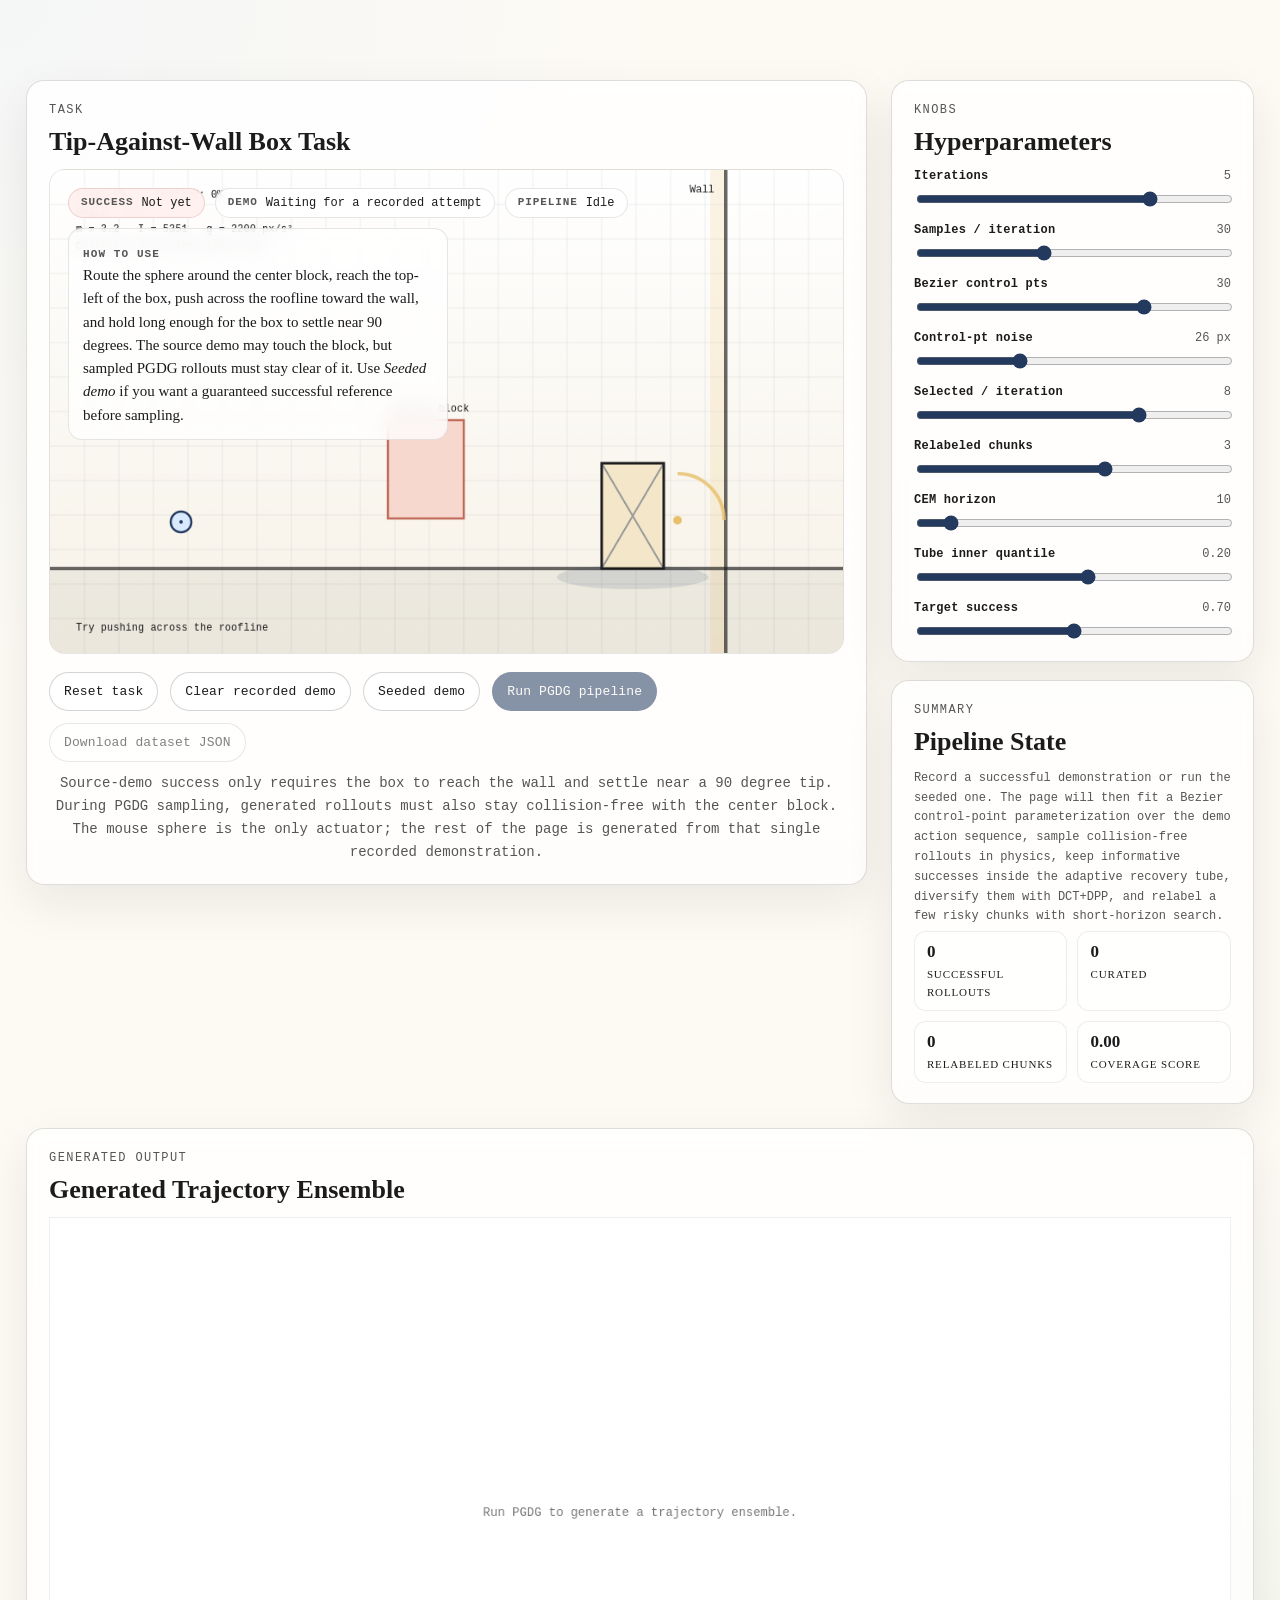
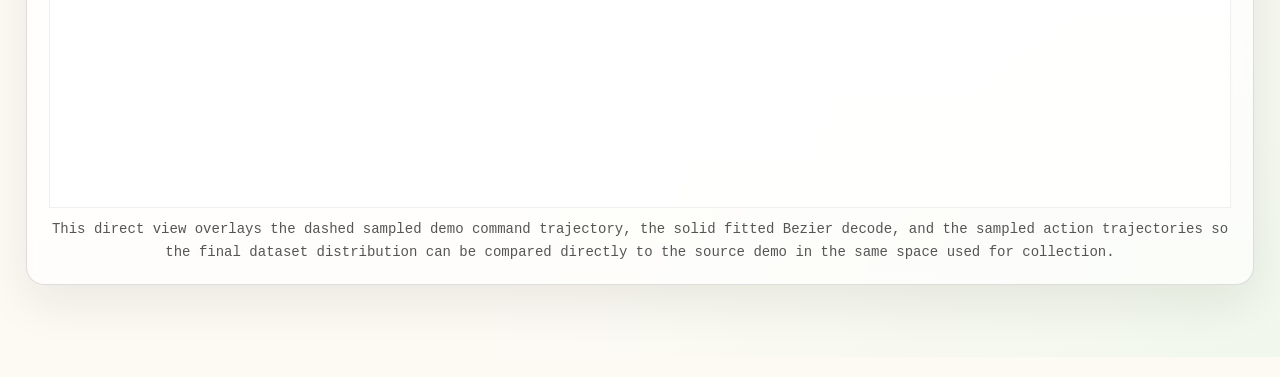
==== commit 953bdd76: "updated demo alignment" ====
--- a/pgdg-demo.html
+++ b/pgdg-demo.html
@@ -555,7 +555,7 @@
         <h2 class="card-title">Generated Trajectory Ensemble</h2>
         <canvas id="ensembleCanvas" width="1360" height="680"></canvas>
         <p class="figure-caption">
-          This direct view overlays the sampled demo command trajectory with sampled action trajectories so the final dataset distribution can be compared directly to the source demo in the same space used for collection.
+          This direct view overlays the dashed sampled demo command trajectory, the solid fitted Bezier decode, and the sampled action trajectories so the final dataset distribution can be compared directly to the source demo in the same space used for collection.
         </p>
       </div>
     </section>
@@ -3306,8 +3306,6 @@
       ctx.rect(rect.x, rect.y, rect.w, rect.h);
       ctx.clip();
 
-      drawPointPathInRect(ctx, rect, pipeline.demo.commandPath, "#1b1b1b", 2.2, [7, 5]);
-
       discardedRollouts.forEach(rollout => {
         drawPointPathInRect(ctx, rect, rollout.actionTargets, "rgba(160, 160, 160, 0.18)", 0.95);
       });
@@ -3316,10 +3314,20 @@
         drawPointPathInRect(ctx, rect, rollout.actionTargets, "rgba(43, 122, 75, 0.28)", 1.2);
       });
 
+      // Keep the final overlay identical to the data-collection view:
+      // dashed = sampled demo commands, solid = exact T-step Bezier decode.
+      if (pipeline.demo.commandPath?.length) {
+        drawPointPathInRect(ctx, rect, pipeline.demo.commandPath, "rgba(27, 27, 27, 0.9)", 2.2, [7, 5]);
+      }
+      if (pipeline.demo.splineSamples?.length) {
+        drawPointPathInRect(ctx, rect, pipeline.demo.splineSamples, "rgba(35, 57, 93, 0.78)", 2.8);
+      }
+
       ctx.restore();
 
       drawLegendRow(ctx, 28, 22, [
-        { label: "demo commands", strokeStyle: "#1b1b1b", lineWidth: 2, dash: [7, 5] },
+        { label: "sampled demo", strokeStyle: "#1b1b1b", lineWidth: 2, dash: [7, 5] },
+        { label: "Bezier decode", strokeStyle: "rgba(35, 57, 93, 0.78)", lineWidth: 2 },
         { label: "discarded samples", strokeStyle: "rgba(160, 160, 160, 0.85)", lineWidth: 2 },
         { label: "curated samples", strokeStyle: "rgba(43, 122, 75, 0.65)", lineWidth: 2 }
       ], 14);
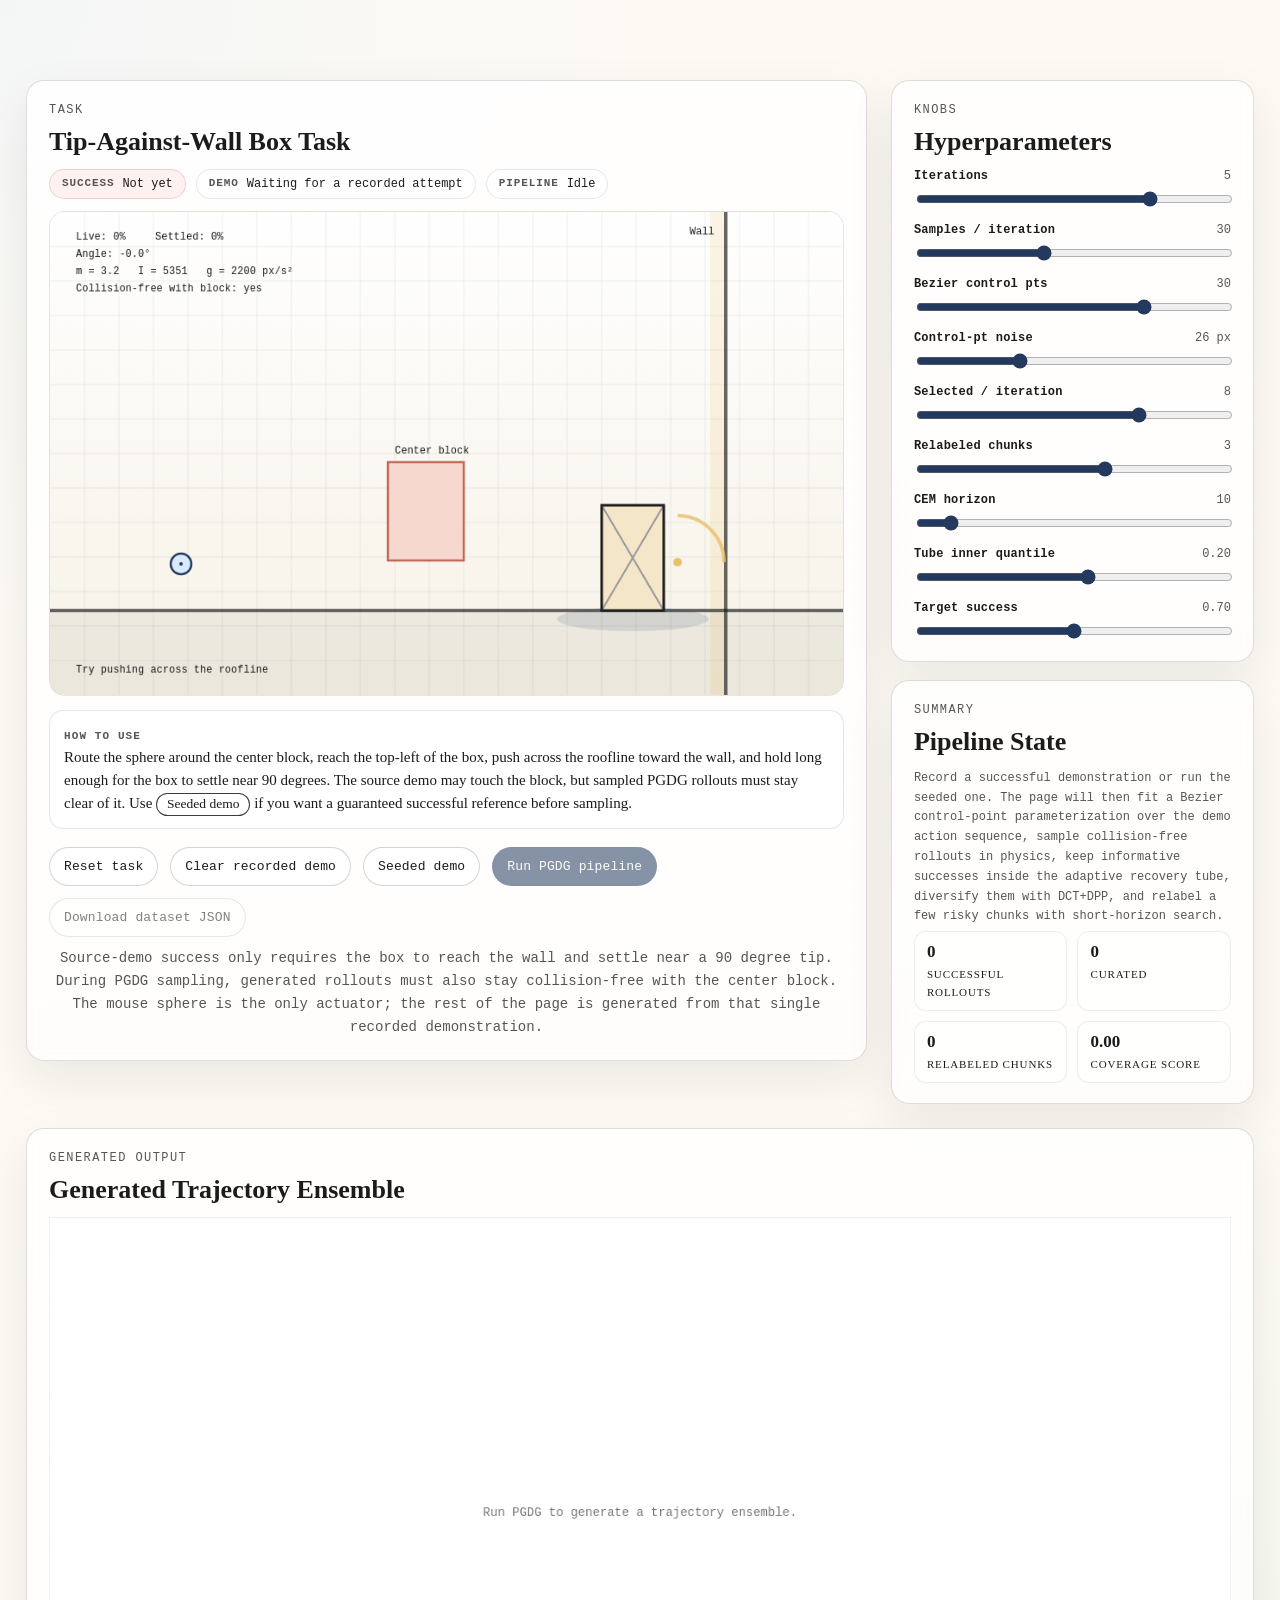
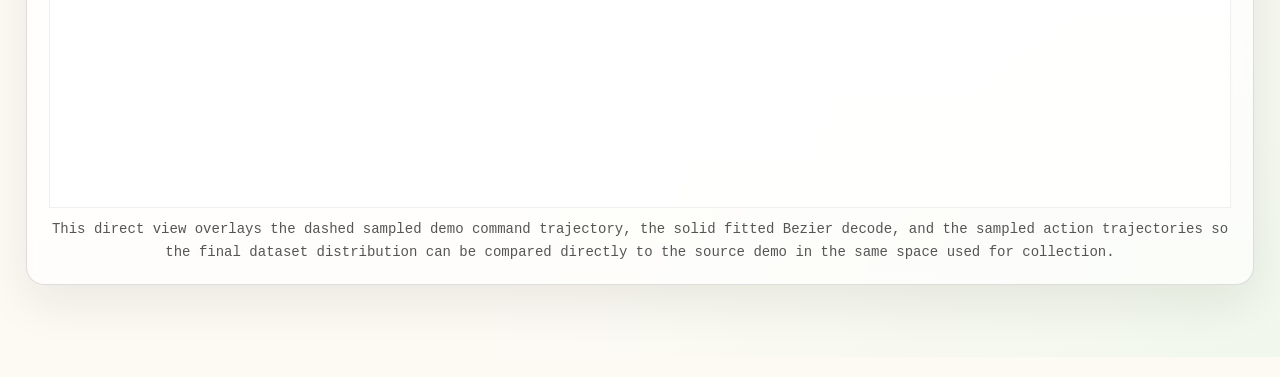
==== commit 9ac16cfe: "Add author block, paper links, and demo/readability fixes Populate real author names with affiliatio" ====
--- a/pgdg-demo.html
+++ b/pgdg-demo.html
@@ -199,19 +199,12 @@
       cursor: grabbing;
     }
 
-    .sim-hud {
-      position: absolute;
-      inset: 18px 18px auto 18px;
-      display: grid;
-      gap: 10px;
-      pointer-events: none;
-    }
-
     .hud-row {
       display: flex;
       gap: 10px;
       flex-wrap: wrap;
       align-items: center;
+      margin-bottom: 12px;
     }
 
     .pill {
@@ -246,12 +239,11 @@
     }
 
     .hint-card {
-      max-width: 380px;
+      margin-top: 14px;
       padding: 12px 14px;
       border-radius: 14px;
       background: rgba(255, 255, 255, 0.78);
       border: 1px solid rgba(27, 27, 27, 0.11);
-      backdrop-filter: blur(10px);
       font-size: 15px;
       line-height: 1.55;
     }
@@ -262,6 +254,19 @@
       letter-spacing: 0.1em;
       text-transform: uppercase;
       color: var(--muted);
+    }
+
+    .btn-ref {
+      display: inline-block;
+      border: 1.5px solid rgba(27, 27, 27, 0.85);
+      background: rgba(255, 255, 255, 0.9);
+      color: var(--ink);
+      padding: 1px 10px;
+      border-radius: 999px;
+      font-size: 0.9em;
+      font-style: normal;
+      line-height: 1.4;
+      white-space: nowrap;
     }
 
     .button-row {
@@ -457,19 +462,17 @@
         <div class="card-body">
           <div class="card-kicker">Task</div>
           <h2 class="card-title">Tip-Against-Wall Box Task</h2>
+          <div class="hud-row">
+            <div id="statusPill" class="pill fail"><strong>Success</strong><span>Not yet</span></div>
+            <div id="demoPill" class="pill"><strong>Demo</strong><span>Waiting for a recorded attempt</span></div>
+            <div id="pipelinePill" class="pill"><strong>Pipeline</strong><span>Idle</span></div>
+          </div>
           <div class="sim-frame">
             <canvas id="simCanvas" width="920" height="560"></canvas>
-            <div class="sim-hud">
-              <div class="hud-row">
-                <div id="statusPill" class="pill fail"><strong>Success</strong><span>Not yet</span></div>
-                <div id="demoPill" class="pill"><strong>Demo</strong><span>Waiting for a recorded attempt</span></div>
-                <div id="pipelinePill" class="pill"><strong>Pipeline</strong><span>Idle</span></div>
-              </div>
-              <div class="hint-card">
-                <strong>How To Use</strong><br>
-                Route the sphere around the center block, reach the top-left of the box, push across the roofline toward the wall, and hold long enough for the box to settle near 90 degrees. The source demo may touch the block, but sampled PGDG rollouts must stay clear of it. Use <em>Seeded demo</em> if you want a guaranteed successful reference before sampling.
-              </div>
-            </div>
+          </div>
+          <div class="hint-card">
+            <strong>How To Use</strong><br>
+            Route the sphere around the center block, reach the top-left of the box, push across the roofline toward the wall, and hold long enough for the box to settle near 90 degrees. The source demo may touch the block, but sampled PGDG rollouts must stay clear of it. Use <span class="btn-ref">Seeded demo</span> if you want a guaranteed successful reference before sampling.
           </div>
           <div class="button-row">
             <button id="resetBtn">Reset task</button>
